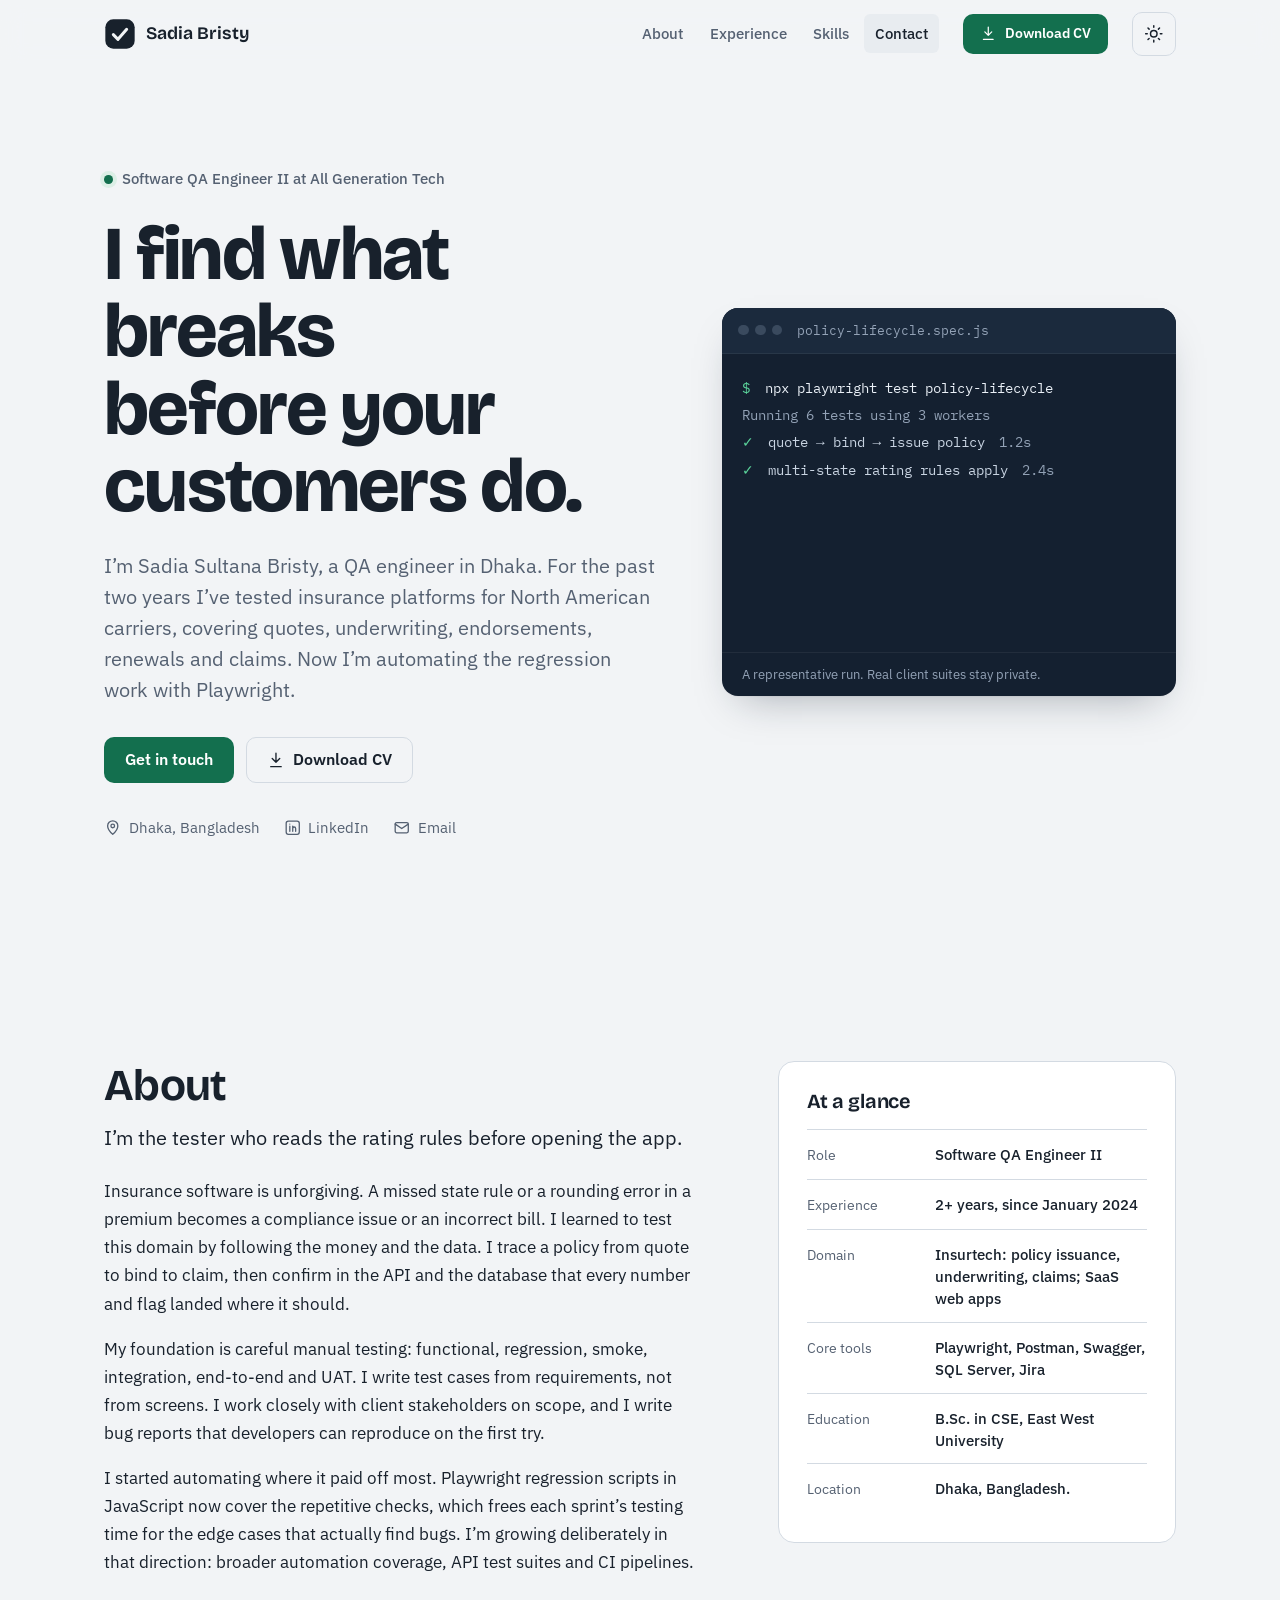
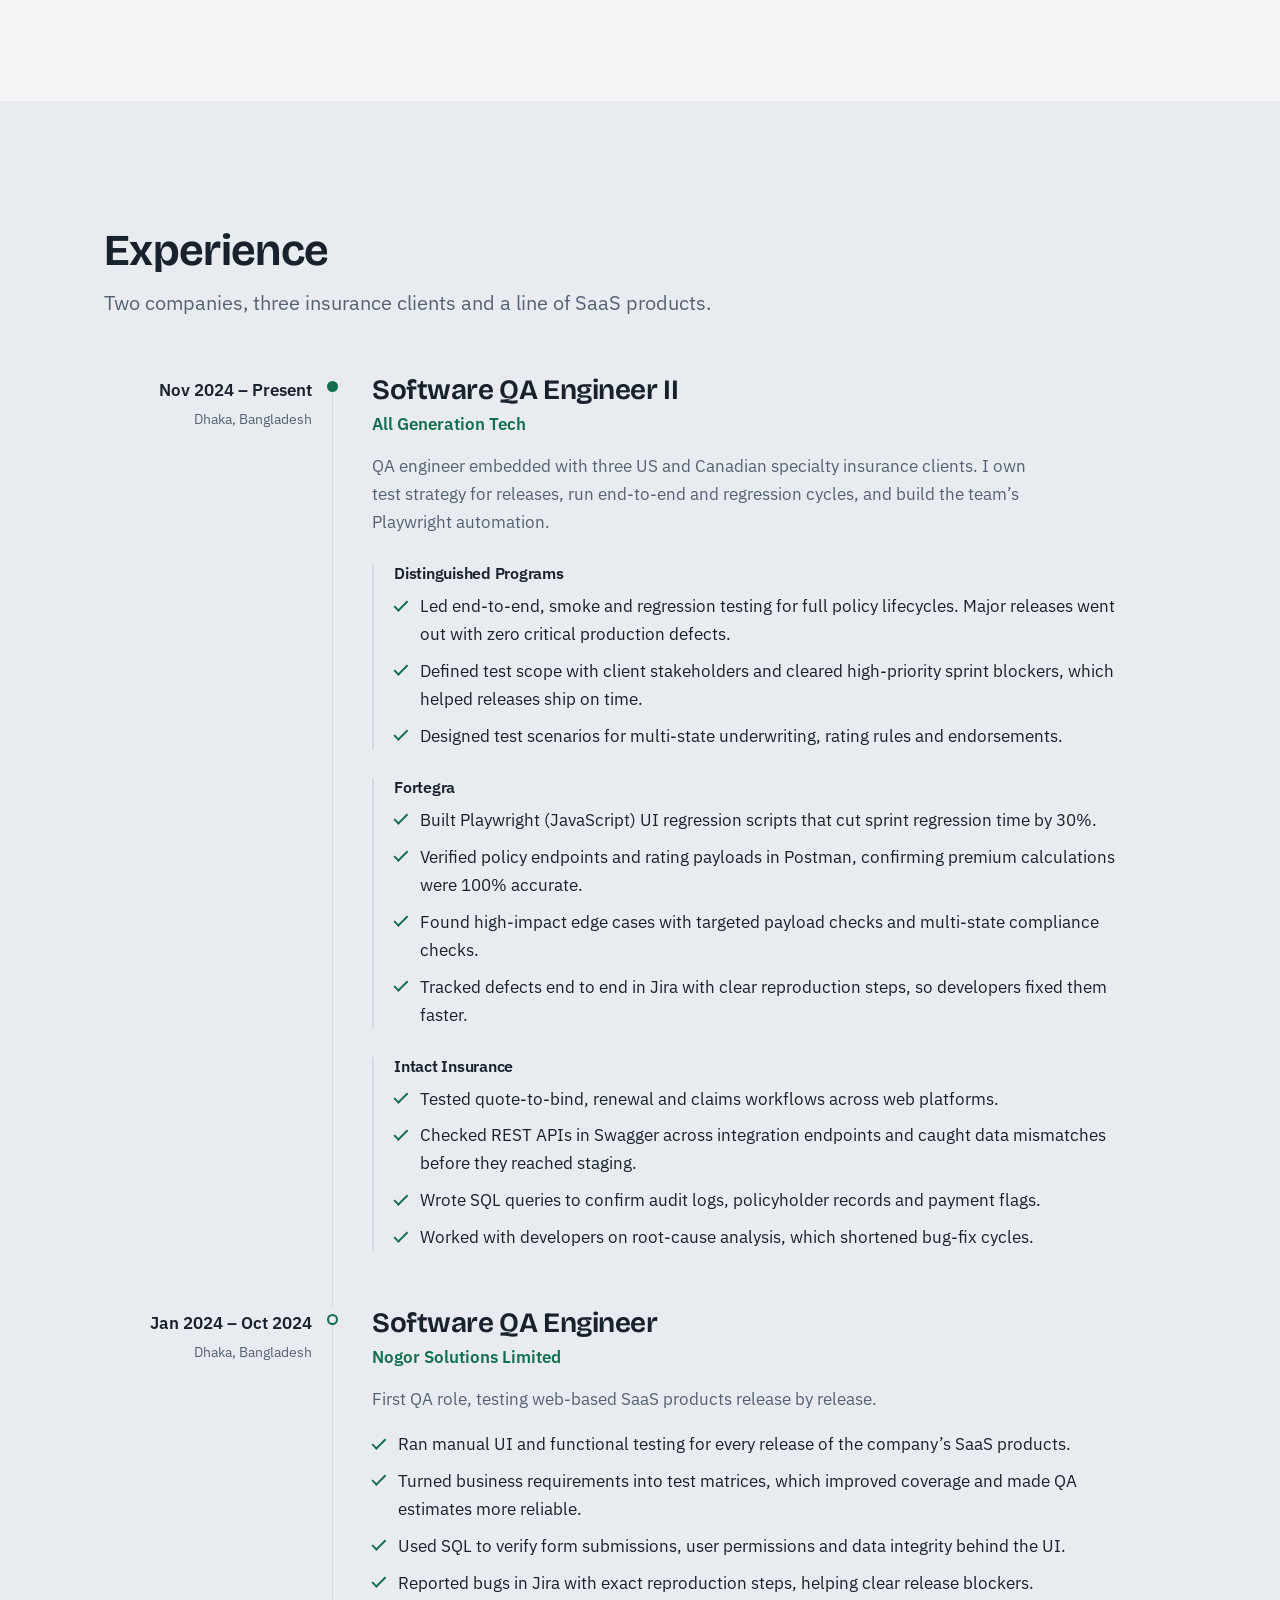
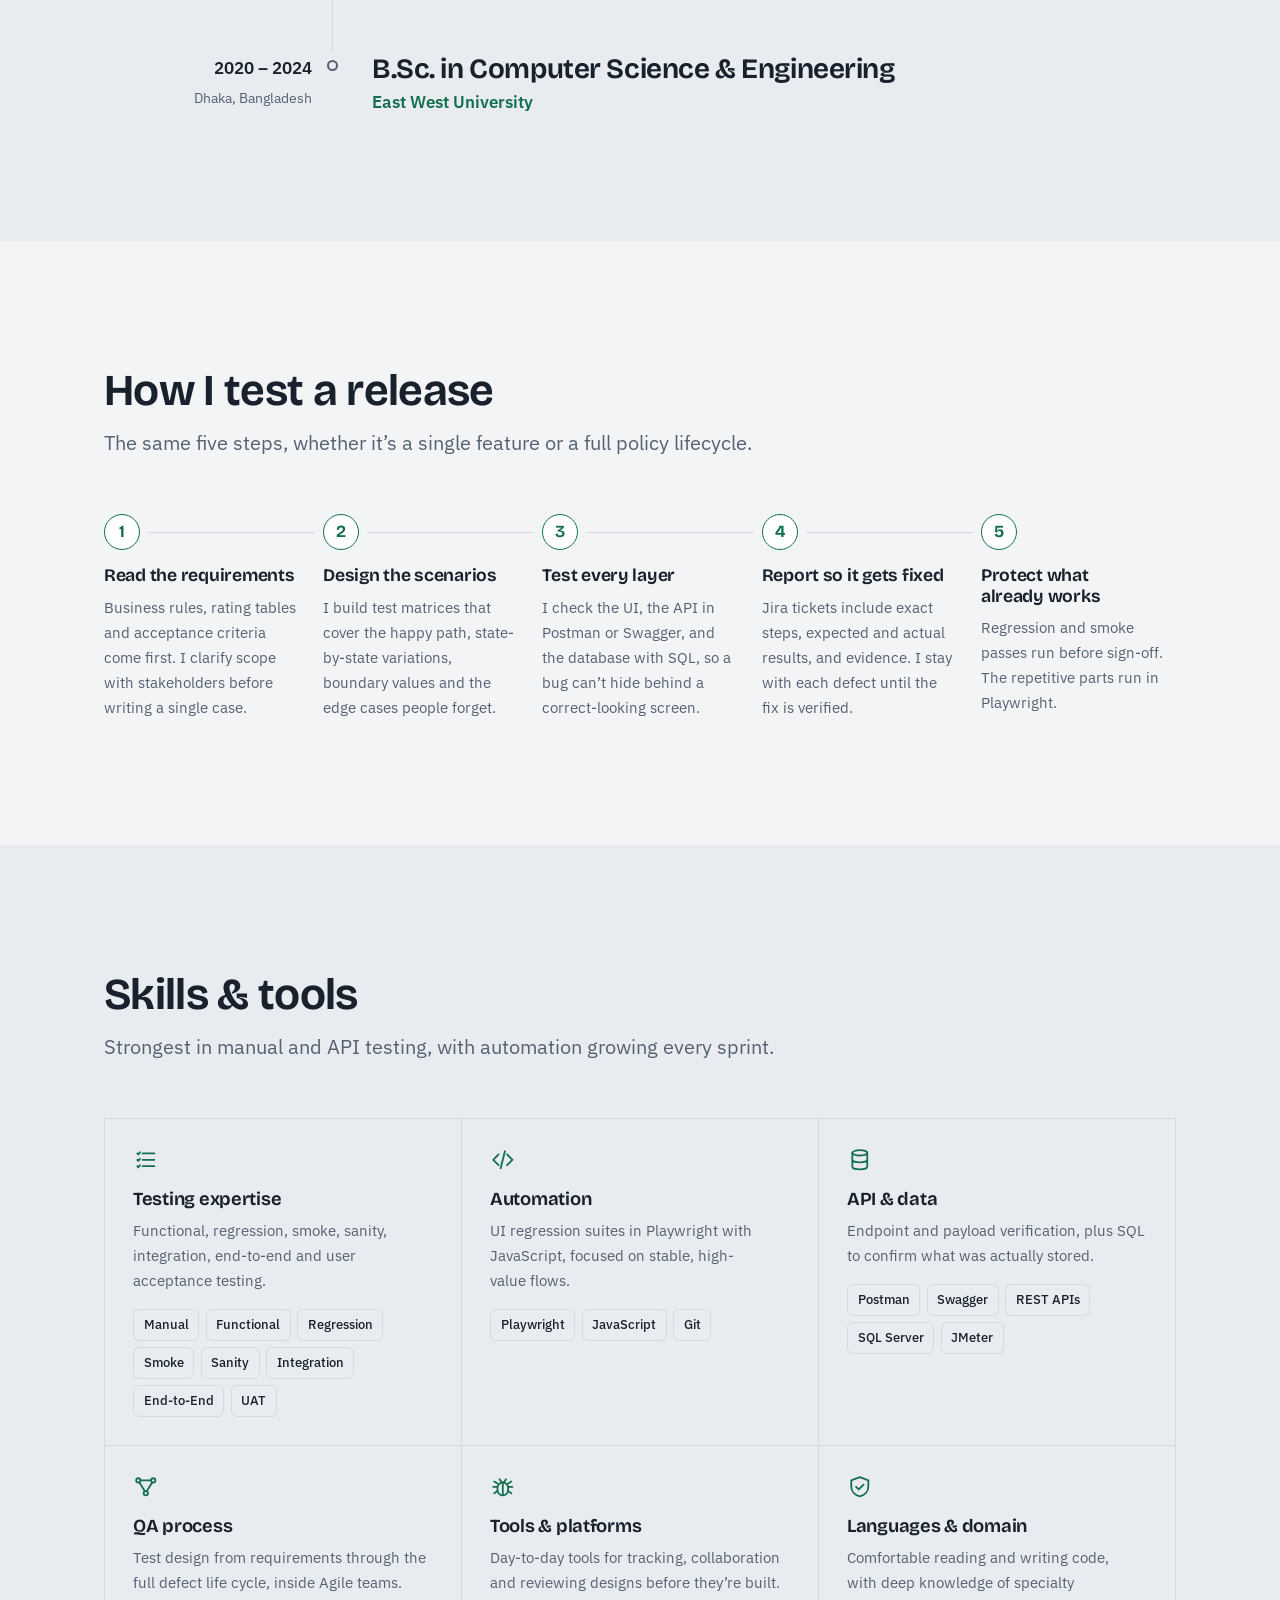
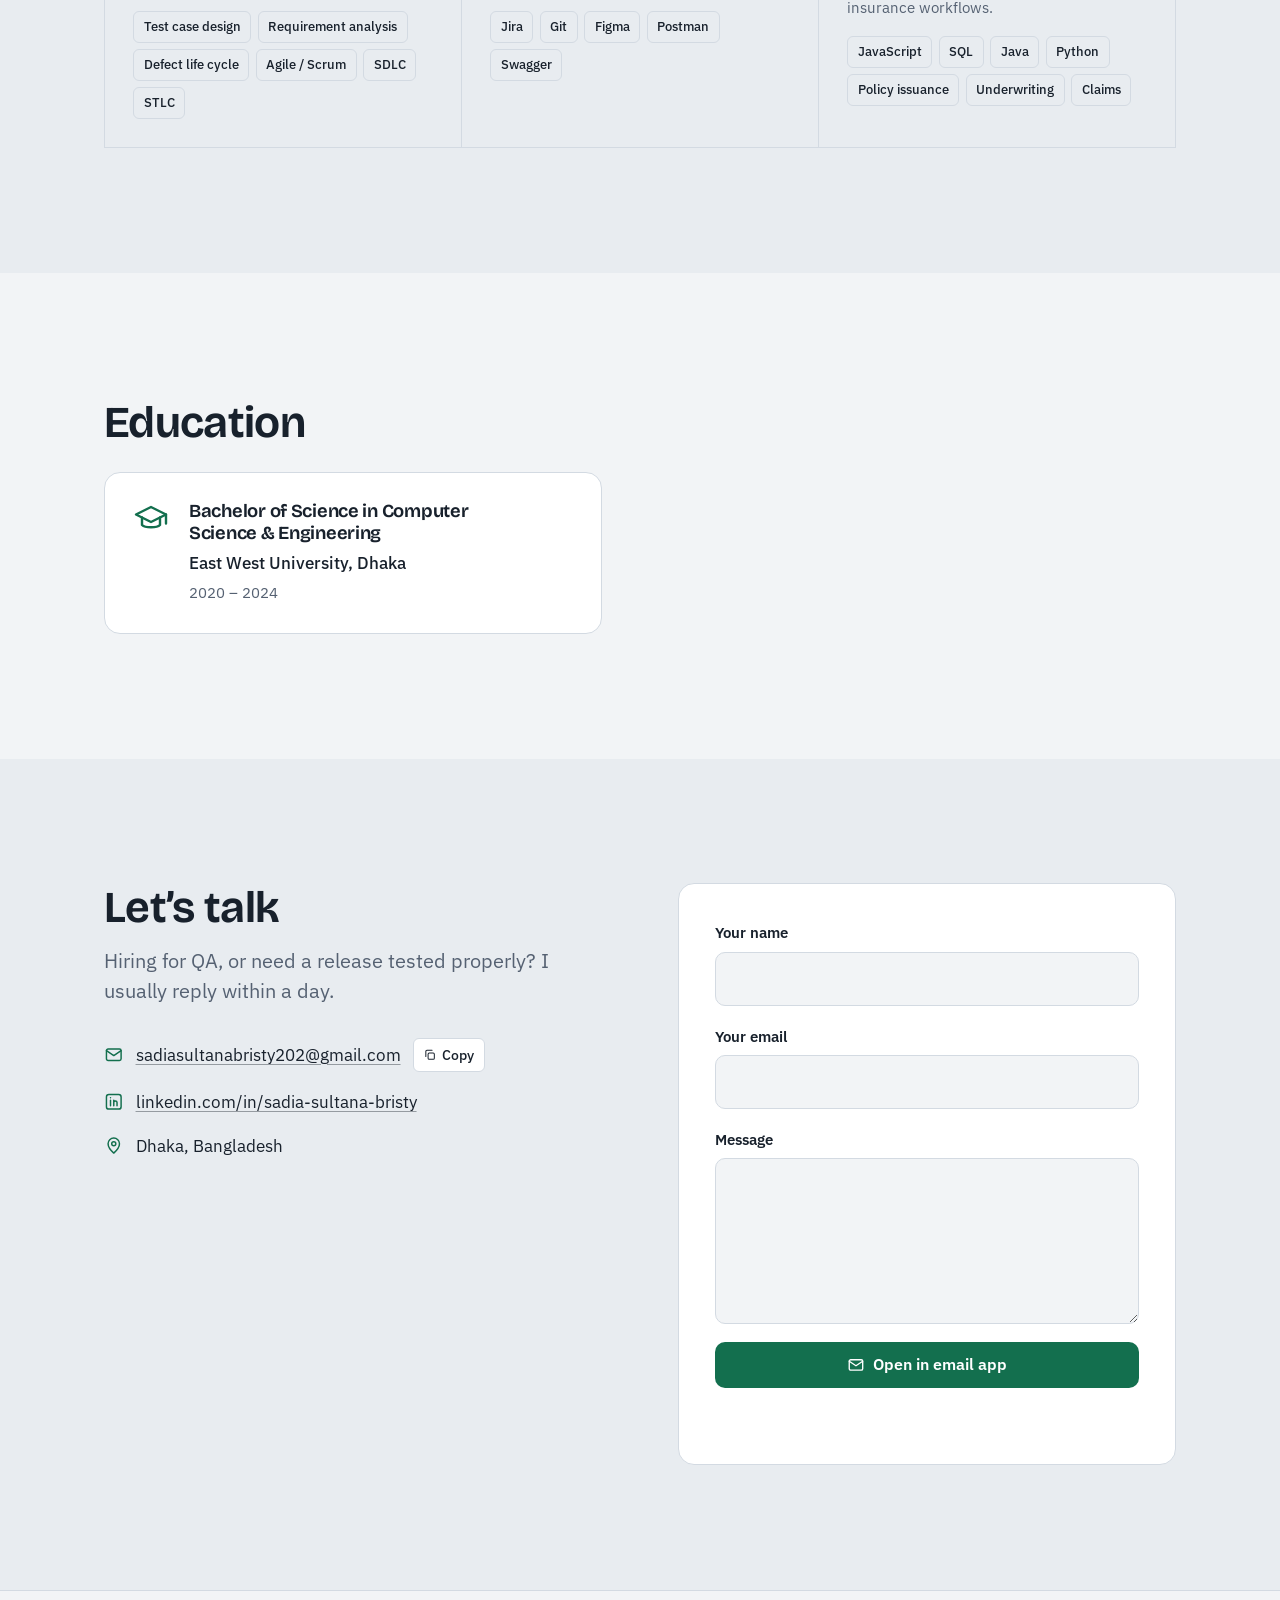
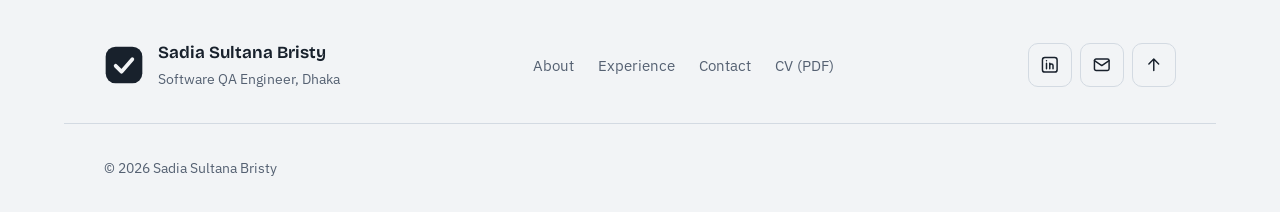
==== index.html @ 693621dd "Remove impact stats section" ====
<!DOCTYPE html>
<html lang="en">
<head>
  <meta charset="utf-8">
  <meta name="viewport" content="width=device-width, initial-scale=1">

  <!-- ============================================================
       SITE METADATA
       Live URL: https://sadia-sultana-bristy.github.io/
       If the site moves (e.g. a custom domain), replace this URL everywhere
       in this <head> and in sitemap.xml / robots.txt.
       ============================================================ -->
  <title>Sadia Sultana Bristy · Software QA Engineer</title>
  <meta name="description" content="Software QA Engineer in Dhaka with 2+ years testing insurance and SaaS web applications: end-to-end, regression and API testing, SQL data validation and Playwright automation.">
  <meta name="author" content="Sadia Sultana Bristy">
  <meta name="keywords" content="Software QA Engineer, SQA Engineer, Manual Testing, Regression Testing, Playwright, API Testing, Postman, SQL, Insurtech, Dhaka, Bangladesh">
  <link rel="canonical" href="https://sadia-sultana-bristy.github.io/">
  <meta name="robots" content="index, follow">

  <meta name="theme-color" content="#F2F4F6" media="(prefers-color-scheme: light)">
  <meta name="theme-color" content="#10161D" media="(prefers-color-scheme: dark)">
  <meta name="color-scheme" content="light dark">

  <!-- Open Graph / social preview -->
  <meta property="og:type" content="profile">
  <meta property="og:site_name" content="Sadia Sultana Bristy">
  <meta property="og:title" content="Sadia Sultana Bristy · Software QA Engineer">
  <meta property="og:description" content="I test insurance platforms end to end, from quote to claim, and automate the regression work with Playwright.">
  <meta property="og:url" content="https://sadia-sultana-bristy.github.io/">
  <meta property="og:image" content="https://sadia-sultana-bristy.github.io/assets/img/og-image.png">
  <meta property="og:image:width" content="1200">
  <meta property="og:image:height" content="630">
  <meta property="og:image:alt" content="Sadia Sultana Bristy, Software QA Engineer">
  <meta property="profile:first_name" content="Sadia Sultana">
  <meta property="profile:last_name" content="Bristy">
  <meta name="twitter:card" content="summary_large_image">
  <meta name="twitter:title" content="Sadia Sultana Bristy · Software QA Engineer">
  <meta name="twitter:description" content="I test insurance platforms end to end, from quote to claim, and automate the regression work with Playwright.">
  <meta name="twitter:image" content="https://sadia-sultana-bristy.github.io/assets/img/og-image.png">

  <!-- Icons -->
  <link rel="icon" href="assets/img/favicon.svg" type="image/svg+xml">
  <link rel="icon" href="assets/img/favicon-32.png" sizes="32x32" type="image/png">
  <link rel="apple-touch-icon" href="assets/img/apple-touch-icon.png">
  <link rel="manifest" href="site.webmanifest">

  <!-- Fonts: Bricolage Grotesque (headings), IBM Plex Sans (body), IBM Plex Mono (test output), self-hosted -->
  <link rel="preload" href="assets/fonts/bricolage-grotesque-var.woff2" as="font" type="font/woff2" crossorigin>
  <link rel="preload" href="assets/fonts/ibm-plex-sans-400.woff2" as="font" type="font/woff2" crossorigin>
  <link rel="stylesheet" href="assets/css/fonts.css">

  <link rel="stylesheet" href="assets/css/styles.css">

  <!-- Apply saved / system theme before paint to avoid a flash -->
  <script>
    (function () {
      var t = null;
      try { t = localStorage.getItem('theme'); } catch (e) {}
      if (t !== 'light' && t !== 'dark') {
        t = window.matchMedia && window.matchMedia('(prefers-color-scheme: dark)').matches ? 'dark' : 'light';
      }
      document.documentElement.setAttribute('data-theme', t);
      document.documentElement.classList.add('js');
    })();
  </script>

  <!-- Structured data (schema.org Person) -->
  <script type="application/ld+json">
  {
    "@context": "https://schema.org",
    "@type": "Person",
    "name": "Sadia Sultana Bristy",
    "jobTitle": "Software QA Engineer",
    "url": "https://sadia-sultana-bristy.github.io/",
    "image": "https://sadia-sultana-bristy.github.io/assets/img/og-image.png",
    "email": "mailto:sadiasultanabristy202@gmail.com",
    "address": { "@type": "PostalAddress", "addressLocality": "Dhaka", "addressCountry": "BD" },
    "worksFor": { "@type": "Organization", "name": "All Generation Tech" },
    "alumniOf": { "@type": "CollegeOrUniversity", "name": "East West University" },
    "sameAs": ["https://www.linkedin.com/in/sadia-sultana-bristy"],
    "knowsAbout": ["Software Quality Assurance", "Manual Testing", "Regression Testing", "End-to-End Testing", "API Testing", "Playwright", "Postman", "SQL", "Jira", "Insurance Software"]
  }
  </script>
</head>

<body>
  <!-- Icon sprite (Lucide-style strokes). Use with <svg><use href="#i-name"/></svg> -->
  <svg width="0" height="0" style="position:absolute" aria-hidden="true" focusable="false">
    <symbol id="i-sun" viewBox="0 0 24 24"><circle cx="12" cy="12" r="4"/><path d="M12 2v2M12 20v2M4.9 4.9l1.4 1.4M17.7 17.7l1.4 1.4M2 12h2M20 12h2M4.9 19.1l1.4-1.4M17.7 6.3l1.4-1.4"/></symbol>
    <symbol id="i-moon" viewBox="0 0 24 24"><path d="M20.5 14.5A8.5 8.5 0 0 1 9.5 3.5a8.5 8.5 0 1 0 11 11z"/></symbol>
    <symbol id="i-menu" viewBox="0 0 24 24"><path d="M4 7h16M4 12h16M4 17h16"/></symbol>
    <symbol id="i-close" viewBox="0 0 24 24"><path d="M6 6l12 12M18 6L6 18"/></symbol>
    <symbol id="i-download" viewBox="0 0 24 24"><path d="M12 3v12M7 10l5 5 5-5M5 21h14"/></symbol>
    <symbol id="i-mail" viewBox="0 0 24 24"><rect x="3" y="5" width="18" height="14" rx="2"/><path d="M3 7l9 6 9-6"/></symbol>
    <symbol id="i-linkedin" viewBox="0 0 24 24"><rect x="3" y="3" width="18" height="18" rx="3"/><path d="M8 10v7M8 7v.01M12 17v-4a2 2 0 0 1 4 0v4M12 10v7"/></symbol>
    <symbol id="i-pin" viewBox="0 0 24 24"><path d="M12 21s-7-6.2-7-11.5a7 7 0 0 1 14 0C19 14.8 12 21 12 21z"/><circle cx="12" cy="9.5" r="2.5"/></symbol>
    <symbol id="i-check" viewBox="0 0 24 24"><path d="M5 12.5l4.5 4.5L19 7.5"/></symbol>
    <symbol id="i-copy" viewBox="0 0 24 24"><rect x="9" y="9" width="11" height="11" rx="2"/><path d="M5 15V6a2 2 0 0 1 2-2h9"/></symbol>
    <symbol id="i-up" viewBox="0 0 24 24"><path d="M12 19V5M6 11l6-6 6 6"/></symbol>
    <symbol id="i-bug" viewBox="0 0 24 24"><rect x="7" y="8" width="10" height="12" rx="5"/><path d="M12 8v12M9 5l1.5 2M15 5l-1.5 2M3 12h4M17 12h4M4 18l3-2M20 18l-3-2M4 7l3 2M20 7l-3 2"/></symbol>
    <symbol id="i-flow" viewBox="0 0 24 24"><circle cx="5" cy="6" r="2"/><circle cx="19" cy="6" r="2"/><circle cx="12" cy="18" r="2"/><path d="M7 6h10M6 8l5 8M18 8l-5 8"/></symbol>
    <symbol id="i-code" viewBox="0 0 24 24"><path d="M8 7l-5 5 5 5M16 7l5 5-5 5M14 4l-4 16"/></symbol>
    <symbol id="i-db" viewBox="0 0 24 24"><ellipse cx="12" cy="5.5" rx="7" ry="2.5"/><path d="M5 5.5v13c0 1.4 3.1 2.5 7 2.5s7-1.1 7-2.5v-13M5 12c0 1.4 3.1 2.5 7 2.5s7-1.1 7-2.5"/></symbol>
    <symbol id="i-shield" viewBox="0 0 24 24"><path d="M12 3l8 3v6c0 4.5-3.4 8-8 9-4.6-1-8-4.5-8-9V6z"/><path d="M8.5 12l2.5 2.5 4.5-4.5"/></symbol>
    <symbol id="i-list" viewBox="0 0 24 24"><path d="M9 6h11M9 12h11M9 18h11M4 6l1 1 1.5-2M4 12l1 1 1.5-2M4 18l1 1 1.5-2"/></symbol>
    <symbol id="i-cap" viewBox="0 0 24 24"><path d="M2 9l10-5 10 5-10 5z"/><path d="M6 11v5c2 2 10 2 12 0v-5M22 9v6"/></symbol>
  </svg>

  <a class="skip-link" href="#main">Skip to content</a>

  <!-- Loading screen: removed by main.js as soon as the page is ready -->
  <div class="loader" aria-hidden="true">
    <div class="loader__mark">
      <svg viewBox="0 0 48 48"><rect x="2" y="2" width="44" height="44" rx="12"/><path d="M14 25l7 7 13-15"/></svg>
    </div>
    <div class="loader__bar"><span></span></div>
  </div>

  <!-- ============================== HEADER ============================== -->
  <header class="site-header" id="top">
    <div class="container header__inner">
      <a class="brand" href="#top" aria-label="Sadia Sultana Bristy, back to top">
        <svg class="brand__mark" viewBox="0 0 48 48" aria-hidden="true"><rect x="2" y="2" width="44" height="44" rx="12"/><path d="M14 25l7 7 13-15"/></svg>
        <span class="brand__name">Sadia Bristy</span>
      </a>

      <nav class="nav" id="site-nav" aria-label="Main">
        <ul class="nav__list">
          <li><a href="#about">About</a></li>
          <li><a href="#experience">Experience</a></li>
          <li><a href="#skills">Skills</a></li>
          <li><a href="#contact">Contact</a></li>
        </ul>
        <a class="btn btn--primary nav__cta" href="assets/resume/Sadia-Sultana-Bristy-CV.pdf" target="_blank" rel="noopener">
          <svg class="icon" aria-hidden="true"><use href="#i-download"/></svg> Download CV
        </a>
      </nav>

      <div class="header__actions">
        <button class="icon-btn theme-toggle" type="button" aria-label="Switch to dark theme" data-theme-toggle>
          <svg class="icon icon--sun" aria-hidden="true"><use href="#i-sun"/></svg>
          <svg class="icon icon--moon" aria-hidden="true"><use href="#i-moon"/></svg>
        </button>
        <button class="icon-btn nav-toggle" type="button" aria-controls="site-nav" aria-expanded="false" aria-label="Open menu" data-nav-toggle>
          <svg class="icon icon--open" aria-hidden="true"><use href="#i-menu"/></svg>
          <svg class="icon icon--close" aria-hidden="true"><use href="#i-close"/></svg>
        </button>
      </div>
    </div>
  </header>

  <main id="main">

    <!-- ============================== HERO ============================== -->
    <section class="hero" aria-labelledby="hero-title">
      <div class="container hero__grid">
        <div class="hero__copy">
          <p class="hero__status"><span class="dot" aria-hidden="true"></span> Software QA Engineer II at All Generation Tech</p>
          <h1 id="hero-title" class="hero__title">I find what breaks before your customers do.</h1>
          <p class="hero__lead">
            I’m Sadia Sultana Bristy, a QA engineer in Dhaka. For the past two years I’ve tested insurance platforms for North American carriers, covering quotes, underwriting, endorsements, renewals and claims. Now I’m automating the regression work with Playwright.
          </p>
          <div class="hero__actions">
            <a class="btn btn--primary" href="#contact">Get in touch</a>
            <a class="btn btn--ghost" href="assets/resume/Sadia-Sultana-Bristy-CV.pdf" target="_blank" rel="noopener">
              <svg class="icon" aria-hidden="true"><use href="#i-download"/></svg> Download CV
            </a>
          </div>
          <ul class="hero__meta" aria-label="Quick facts">
            <li><svg class="icon" aria-hidden="true"><use href="#i-pin"/></svg> Dhaka, Bangladesh</li>
            <li><a href="https://www.linkedin.com/in/sadia-sultana-bristy" target="_blank" rel="noopener"><svg class="icon" aria-hidden="true"><use href="#i-linkedin"/></svg> LinkedIn</a></li>
            <li><a href="mailto:sadiasultanabristy202@gmail.com"><svg class="icon" aria-hidden="true"><use href="#i-mail"/></svg> Email</a></li>
          </ul>
        </div>

        <!-- Signature element: a Playwright run of the kinds of workflows Sadia tests -->
        <figure class="runner" aria-label="Example test run: six insurance workflow checks, all passing">
          <div class="runner__bar">
            <span class="runner__dots" aria-hidden="true"><i></i><i></i><i></i></span>
            <span class="runner__title">policy-lifecycle.spec.js</span>
          </div>
          <pre class="runner__body" aria-hidden="true"><code><span class="r-line r-cmd"><span class="r-prompt">$</span> npx playwright test policy-lifecycle</span>
<span class="r-line r-dim">Running 6 tests using 3 workers</span>
<span class="r-line r-pass"><b>✓</b> quote → bind → issue policy <em>1.2s</em></span>
<span class="r-line r-pass"><b>✓</b> multi-state rating rules apply <em>2.4s</em></span>
<span class="r-line r-pass"><b>✓</b> endorsement recalculates premium <em>0.9s</em></span>
<span class="r-line r-pass"><b>✓</b> renewal keeps policyholder data <em>1.1s</em></span>
<span class="r-line r-pass"><b>✓</b> claim payment flag is set <em>1.6s</em></span>
<span class="r-line r-pass"><b>✓</b> audit log records every change <em>0.7s</em></span>
<span class="r-line r-sum"><span class="r-badge">6 passed</span> <span class="r-dim">(8.1s)</span></span></code></pre>
          <figcaption class="runner__caption">A representative run. Real client suites stay private.</figcaption>
        </figure>
      </div>
    </section>

    <!-- ============================== ABOUT ============================== -->
    <section class="section" id="about" aria-labelledby="about-title">
      <div class="container about">
        <div class="about__text">
          <h2 id="about-title" class="section__title">About</h2>
          <p class="section__lead">I’m the tester who reads the rating rules before opening the app.</p>
          <p>
            Insurance software is unforgiving. A missed state rule or a rounding error in a premium becomes a compliance issue or an incorrect bill. I learned to test this domain by following the money and the data. I trace a policy from quote to bind to claim, then confirm in the API and the database that every number and flag landed where it should.
          </p>
          <p>
            My foundation is careful manual testing: functional, regression, smoke, integration, end-to-end and UAT. I write test cases from requirements, not from screens. I work closely with client stakeholders on scope, and I write bug reports that developers can reproduce on the first try.
          </p>
          <p>
            I started automating where it paid off most. Playwright regression scripts in JavaScript now cover the repetitive checks, which frees each sprint’s testing time for the edge cases that actually find bugs. I’m growing deliberately in that direction: broader automation coverage, API test suites and CI pipelines.
          </p>
        </div>

        <aside class="about__facts" aria-label="At a glance">
          <h3 class="facts__title">At a glance</h3>
          <dl class="facts">
            <div><dt>Role</dt><dd>Software QA Engineer II</dd></div>
            <div><dt>Experience</dt><dd>2+ years, since January 2024</dd></div>
            <div><dt>Domain</dt><dd>Insurtech: policy issuance, underwriting, claims; SaaS web apps</dd></div>
            <div><dt>Core tools</dt><dd>Playwright, Postman, Swagger, SQL Server, Jira</dd></div>
            <div><dt>Education</dt><dd>B.Sc. in CSE, East West University</dd></div>
            <div><dt>Location</dt><dd>Dhaka, Bangladesh.</dd></div>
          </dl>
        </aside>
      </div>
    </section>

    <!-- ============================== EXPERIENCE ============================== -->
    <section class="section section--alt" id="experience" aria-labelledby="experience-title">
      <div class="container">
        <header class="section__head">
          <h2 id="experience-title" class="section__title">Experience</h2>
          <p class="section__lead">Two companies, three insurance clients and a line of SaaS products.</p>
        </header>

        <ol class="timeline">
          <li class="timeline__item">
            <div class="timeline__when">
              <span class="timeline__date">Nov 2024 – Present</span>
              <span class="timeline__place">Dhaka, Bangladesh</span>
            </div>
            <div class="timeline__body">
              <h3 class="timeline__role">Software QA Engineer II</h3>
              <p class="timeline__org">All Generation Tech</p>
              <p class="timeline__summary">QA engineer embedded with three US and Canadian specialty insurance clients. I own test strategy for releases, run end-to-end and regression cycles, and build the team’s Playwright automation.</p>

              <div class="clients">
                <div class="client">
                  <h4 class="client__name">Distinguished Programs</h4>
                  <ul>
                    <li>Led end-to-end, smoke and regression testing for full policy lifecycles. Major releases went out with zero critical production defects.</li>
                    <li>Defined test scope with client stakeholders and cleared high-priority sprint blockers, which helped releases ship on time.</li>
                    <li>Designed test scenarios for multi-state underwriting, rating rules and endorsements.</li>
                  </ul>
                </div>
                <div class="client">
                  <h4 class="client__name">Fortegra</h4>
                  <ul>
                    <li>Built Playwright (JavaScript) UI regression scripts that cut sprint regression time by 30%.</li>
                    <li>Verified policy endpoints and rating payloads in Postman, confirming premium calculations were 100% accurate.</li>
                    <li>Found high-impact edge cases with targeted payload checks and multi-state compliance checks.</li>
                    <li>Tracked defects end to end in Jira with clear reproduction steps, so developers fixed them faster.</li>
                  </ul>
                </div>
                <div class="client">
                  <h4 class="client__name">Intact Insurance</h4>
                  <ul>
                    <li>Tested quote-to-bind, renewal and claims workflows across web platforms.</li>
                    <li>Checked REST APIs in Swagger across integration endpoints and caught data mismatches before they reached staging.</li>
                    <li>Wrote SQL queries to confirm audit logs, policyholder records and payment flags.</li>
                    <li>Worked with developers on root-cause analysis, which shortened bug-fix cycles.</li>
                  </ul>
                </div>
              </div>
            </div>
          </li>

          <li class="timeline__item">
            <div class="timeline__when">
              <span class="timeline__date">Jan 2024 – Oct 2024</span>
              <span class="timeline__place">Dhaka, Bangladesh</span>
            </div>
            <div class="timeline__body">
              <h3 class="timeline__role">Software QA Engineer</h3>
              <p class="timeline__org">Nogor Solutions Limited</p>
              <p class="timeline__summary">First QA role, testing web-based SaaS products release by release.</p>
              <ul class="timeline__points">
                <li>Ran manual UI and functional testing for every release of the company’s SaaS products.</li>
                <li>Turned business requirements into test matrices, which improved coverage and made QA estimates more reliable.</li>
                <li>Used SQL to verify form submissions, user permissions and data integrity behind the UI.</li>
                <li>Reported bugs in Jira with exact reproduction steps, helping clear release blockers.</li>
              </ul>
            </div>
          </li>

          <li class="timeline__item timeline__item--edu">
            <div class="timeline__when">
              <span class="timeline__date">2020 – 2024</span>
              <span class="timeline__place">Dhaka, Bangladesh</span>
            </div>
            <div class="timeline__body">
              <h3 class="timeline__role">B.Sc. in Computer Science &amp; Engineering</h3>
              <p class="timeline__org">East West University</p>
            </div>
          </li>
        </ol>
      </div>
    </section>

    <!-- ============================== PROCESS ============================== -->
    <section class="section" id="process" aria-labelledby="process-title">
      <div class="container">
        <header class="section__head">
          <h2 id="process-title" class="section__title">How I test a release</h2>
          <p class="section__lead">The same five steps, whether it’s a single feature or a full policy lifecycle.</p>
        </header>
        <ol class="process">
          <li>
            <h3>Read the requirements</h3>
            <p>Business rules, rating tables and acceptance criteria come first. I clarify scope with stakeholders before writing a single case.</p>
          </li>
          <li>
            <h3>Design the scenarios</h3>
            <p>I build test matrices that cover the happy path, state-by-state variations, boundary values and the edge cases people forget.</p>
          </li>
          <li>
            <h3>Test every layer</h3>
            <p>I check the UI, the API in Postman or Swagger, and the database with SQL, so a bug can’t hide behind a correct-looking screen.</p>
          </li>
          <li>
            <h3>Report so it gets fixed</h3>
            <p>Jira tickets include exact steps, expected and actual results, and evidence. I stay with each defect until the fix is verified.</p>
          </li>
          <li>
            <h3>Protect what already works</h3>
            <p>Regression and smoke passes run before sign-off. The repetitive parts run in Playwright.</p>
          </li>
        </ol>
      </div>
    </section>

    <!-- ============================== SKILLS ============================== -->
    <section class="section section--alt" id="skills" aria-labelledby="skills-title">
      <div class="container">
        <header class="section__head">
          <h2 id="skills-title" class="section__title">Skills &amp; tools</h2>
          <p class="section__lead">Strongest in manual and API testing, with automation growing every sprint.</p>
        </header>

        <div class="skills">
          <section class="skill" aria-labelledby="sk-testing">
            <svg class="skill__icon" aria-hidden="true"><use href="#i-list"/></svg>
            <h3 id="sk-testing">Testing expertise</h3>
            <p>Functional, regression, smoke, sanity, integration, end-to-end and user acceptance testing.</p>
            <ul class="chips"><li>Manual</li><li>Functional</li><li>Regression</li><li>Smoke</li><li>Sanity</li><li>Integration</li><li>End-to-End</li><li>UAT</li></ul>
          </section>

          <section class="skill" aria-labelledby="sk-auto">
            <svg class="skill__icon" aria-hidden="true"><use href="#i-code"/></svg>
            <h3 id="sk-auto">Automation</h3>
            <p>UI regression suites in Playwright with JavaScript, focused on stable, high-value flows.</p>
            <ul class="chips"><li>Playwright</li><li>JavaScript</li><li>Git</li></ul>
          </section>

          <section class="skill" aria-labelledby="sk-api">
            <svg class="skill__icon" aria-hidden="true"><use href="#i-db"/></svg>
            <h3 id="sk-api">API &amp; data</h3>
            <p>Endpoint and payload verification, plus SQL to confirm what was actually stored.</p>
            <ul class="chips"><li>Postman</li><li>Swagger</li><li>REST APIs</li><li>SQL Server</li><li>JMeter</li></ul>
          </section>

          <section class="skill" aria-labelledby="sk-process">
            <svg class="skill__icon" aria-hidden="true"><use href="#i-flow"/></svg>
            <h3 id="sk-process">QA process</h3>
            <p>Test design from requirements through the full defect life cycle, inside Agile teams.</p>
            <ul class="chips"><li>Test case design</li><li>Requirement analysis</li><li>Defect life cycle</li><li>Agile / Scrum</li><li>SDLC</li><li>STLC</li></ul>
          </section>

          <section class="skill" aria-labelledby="sk-tools">
            <svg class="skill__icon" aria-hidden="true"><use href="#i-bug"/></svg>
            <h3 id="sk-tools">Tools &amp; platforms</h3>
            <p>Day-to-day tools for tracking, collaboration and reviewing designs before they’re built.</p>
            <ul class="chips"><li>Jira</li><li>Git</li><li>Figma</li><li>Postman</li><li>Swagger</li></ul>
          </section>

          <section class="skill" aria-labelledby="sk-lang">
            <svg class="skill__icon" aria-hidden="true"><use href="#i-shield"/></svg>
            <h3 id="sk-lang">Languages &amp; domain</h3>
            <p>Comfortable reading and writing code, with deep knowledge of specialty insurance workflows.</p>
            <ul class="chips"><li>JavaScript</li><li>SQL</li><li>Java</li><li>Python</li><li>Policy issuance</li><li>Underwriting</li><li>Claims</li></ul>
          </section>
        </div>
      </div>
    </section>

    <!-- ============================== EDUCATION & LEARNING ============================== -->
    <section class="section" id="education" aria-labelledby="education-title">
      <div class="container edu">
        <div>
          <h2 id="education-title" class="section__title">Education</h2>
          <div class="edu__card">
            <svg class="edu__icon" aria-hidden="true"><use href="#i-cap"/></svg>
            <div>
              <h3>Bachelor of Science in Computer Science &amp; Engineering</h3>
              <p class="edu__org">East West University, Dhaka</p>
              <p class="edu__when">2020 – 2024</p>
            </div>
          </div>
        </div>
      </div>
    </section>

    <!-- ============================== CONTACT ============================== -->
    <section class="section contact-section" id="contact" aria-labelledby="contact-title">
      <div class="container contact">
        <div class="contact__intro">
          <h2 id="contact-title" class="section__title">Let’s talk</h2>
          <p class="section__lead">Hiring for QA, or need a release tested properly? I usually reply within a day.</p>
          <ul class="contact__channels">
            <li>
              <svg class="icon" aria-hidden="true"><use href="#i-mail"/></svg>
              <a href="mailto:sadiasultanabristy202@gmail.com">sadiasultanabristy202@gmail.com</a>
              <button class="copy-btn" type="button" data-copy="sadiasultanabristy202@gmail.com" aria-label="Copy email address">
                <svg class="icon" aria-hidden="true"><use href="#i-copy"/></svg><span>Copy</span>
              </button>
            </li>
            <li>
              <svg class="icon" aria-hidden="true"><use href="#i-linkedin"/></svg>
              <a href="https://www.linkedin.com/in/sadia-sultana-bristy" target="_blank" rel="noopener">linkedin.com/in/sadia-sultana-bristy</a>
            </li>
            <li>
              <svg class="icon" aria-hidden="true"><use href="#i-pin"/></svg>
              <span>Dhaka, Bangladesh</span>
            </li>
          </ul>
        </div>

        <!-- The form opens the visitor's email app with the message filled in. No server needed. -->
        <form class="contact__form" id="contact-form" novalidate>
          <div class="field">
            <label for="cf-name">Your name</label>
            <input id="cf-name" name="name" type="text" autocomplete="name" required>
            <p class="field__error" id="cf-name-err" hidden>Enter your name.</p>
          </div>
          <div class="field">
            <label for="cf-email">Your email</label>
            <input id="cf-email" name="email" type="email" autocomplete="email" required>
            <p class="field__error" id="cf-email-err" hidden>Enter an email address like name@company.com.</p>
          </div>
          <div class="field">
            <label for="cf-msg">Message</label>
            <textarea id="cf-msg" name="message" rows="5" required></textarea>
            <p class="field__error" id="cf-msg-err" hidden>Write a short message.</p>
          </div>
          <button class="btn btn--primary btn--block" type="submit">
            <svg class="icon" aria-hidden="true"><use href="#i-mail"/></svg> Open in email app
          </button>
          <p class="form__status" role="status" aria-live="polite"></p>
        </form>
      </div>
    </section>
  </main>

  <!-- ============================== FOOTER ============================== -->
  <footer class="site-footer">
    <div class="container footer__inner">
      <div class="footer__brand">
        <svg class="brand__mark" viewBox="0 0 48 48" aria-hidden="true"><rect x="2" y="2" width="44" height="44" rx="12"/><path d="M14 25l7 7 13-15"/></svg>
        <div>
          <p class="footer__name">Sadia Sultana Bristy</p>
          <p class="footer__role">Software QA Engineer, Dhaka</p>
        </div>
      </div>
      <nav aria-label="Footer">
        <ul class="footer__links">
          <li><a href="#about">About</a></li>
          <li><a href="#experience">Experience</a></li>
          <li><a href="#contact">Contact</a></li>
          <li><a href="assets/resume/Sadia-Sultana-Bristy-CV.pdf" target="_blank" rel="noopener">CV (PDF)</a></li>
        </ul>
      </nav>
      <div class="footer__social">
        <a class="icon-btn" href="https://www.linkedin.com/in/sadia-sultana-bristy" target="_blank" rel="noopener" aria-label="LinkedIn profile"><svg class="icon" aria-hidden="true"><use href="#i-linkedin"/></svg></a>
        <a class="icon-btn" href="mailto:sadiasultanabristy202@gmail.com" aria-label="Send an email"><svg class="icon" aria-hidden="true"><use href="#i-mail"/></svg></a>
        <a class="icon-btn" href="#top" aria-label="Back to top"><svg class="icon" aria-hidden="true"><use href="#i-up"/></svg></a>
      </div>
    </div>
    <div class="container footer__base">
      <p>© <span data-year>2026</span> Sadia Sultana Bristy</p>
    </div>
  </footer>

  <script src="assets/js/main.js" defer></script>
</body>
</html>
---- assets/css/fonts.css ----
/* Self-hosted fonts (SIL Open Font License — see assets/fonts/OFL-*.txt).
   Latin subset only, to keep the download small. */
@font-face {
  font-family: "Bricolage Grotesque";
  src: url("../fonts/bricolage-grotesque-var.woff2") format("woff2-variations"), url("../fonts/bricolage-grotesque-var.woff2") format("woff2");
  font-weight: 200 800; font-style: normal; font-display: swap;
}
@font-face { font-family: "IBM Plex Sans"; src: url("../fonts/ibm-plex-sans-400.woff2") format("woff2"); font-weight: 400; font-style: normal; font-display: swap; }
@font-face { font-family: "IBM Plex Sans"; src: url("../fonts/ibm-plex-sans-400-italic.woff2") format("woff2"); font-weight: 400; font-style: italic; font-display: swap; }
@font-face { font-family: "IBM Plex Sans"; src: url("../fonts/ibm-plex-sans-500.woff2") format("woff2"); font-weight: 500; font-style: normal; font-display: swap; }
@font-face { font-family: "IBM Plex Sans"; src: url("../fonts/ibm-plex-sans-600.woff2") format("woff2"); font-weight: 600; font-style: normal; font-display: swap; }
@font-face { font-family: "IBM Plex Mono"; src: url("../fonts/ibm-plex-mono-400.woff2") format("woff2"); font-weight: 400; font-style: normal; font-display: swap; }
@font-face { font-family: "IBM Plex Mono"; src: url("../fonts/ibm-plex-mono-500.woff2") format("woff2"); font-weight: 500; font-style: normal; font-display: swap; }
---- assets/css/styles.css ----
/* =====================================================================
   Sadia Sultana Bristy — Portfolio
   ---------------------------------------------------------------------
   1. Design tokens (colors, type, spacing)  ← change the look here
   2. Base & utilities
   3. Layout & components
   4. Sections
   5. Motion & preferences
   ===================================================================== */

/* ---------- 1. DESIGN TOKENS ---------------------------------------- */
:root {
  /* Light theme palette */
  --paper:      #F2F4F6;   /* page background (cool grey) */
  --paper-alt:  #E8ECF0;   /* alternating section background */
  --surface:    #FFFFFF;   /* panels, inputs */
  --ink:        #18212C;   /* main text (deep slate) */
  --muted:      #556172;   /* secondary text */
  --line:       #D3DAE2;   /* borders and dividers */
  --pass:       #136F4E;   /* primary accent: "test passed" green */
  --pass-ink:   #FFFFFF;   /* text on accent */
  --pass-soft:  #DCEFE6;   /* tinted accent background */
  --flag:       #9A5A0B;   /* secondary accent: defect amber (text-safe) */
  --flag-soft:  #F7E8D2;

  /* Terminal panel (dark in both themes) */
  --term-bg:    #142030;
  --term-bar:   #1B2A3D;
  --term-text:  #C9D4E2;
  --term-dim:   #93A2B6;
  --term-pass:  #5BD49B;

  /* Type */
  --font-display: "Bricolage Grotesque", "Segoe UI", system-ui, sans-serif;
  --font-body:    "IBM Plex Sans", "Segoe UI", system-ui, sans-serif;
  --font-mono:    "IBM Plex Mono", ui-monospace, "SFMono-Regular", Menlo, monospace;

  /* Type scale (perfect fourth, fluid at the top end) */
  --fs-sm:   0.875rem;
  --fs-base: 1.0625rem;
  --fs-md:   1.25rem;
  --fs-lg:   clamp(1.4rem, 1.2rem + 0.8vw, 1.75rem);
  --fs-xl:   clamp(1.9rem, 1.5rem + 1.6vw, 2.75rem);
  --fs-hero: clamp(2.6rem, 1.6rem + 4.2vw, 4.75rem);

  /* Spacing & shape */
  --space-section: clamp(4.5rem, 3rem + 6vw, 8rem);
  --container: 72rem;
  --radius-sm: 6px;
  --radius-md: 10px;
  --radius-lg: 16px;
  --header-h: 4.25rem;

  --shadow-panel: 0 1px 0 rgba(24, 33, 44, .04), 0 18px 40px -18px rgba(20, 32, 48, .35);
  --ease: cubic-bezier(.2, .7, .2, 1);
}

[data-theme="dark"] {
  --paper:      #10161D;
  --paper-alt:  #141C25;
  --surface:    #18222D;
  --ink:        #E4E9EF;
  --muted:      #9AA6B4;
  --line:       #273340;
  --pass:       #4CC28C;
  --pass-ink:   #0D1F17;
  --pass-soft:  #15342A;
  --flag:       #E6AA55;
  --flag-soft:  #3A2A14;
  --term-bg:    #0B121A;
  --term-bar:   #121C27;
  --shadow-panel: 0 0 0 1px #223040, 0 18px 40px -18px rgba(0, 0, 0, .7);
}

/* ---------- 2. BASE ------------------------------------------------- */
*, *::before, *::after { box-sizing: border-box; }

html {
  -webkit-text-size-adjust: 100%;
  scroll-behavior: smooth;
  scroll-padding-top: calc(var(--header-h) + 1rem);
}

body {
  margin: 0;
  background: var(--paper);
  color: var(--ink);
  font-family: var(--font-body);
  font-size: var(--fs-base);
  line-height: 1.65;
  text-rendering: optimizeLegibility;
  -webkit-font-smoothing: antialiased;
  transition: background-color .3s var(--ease), color .3s var(--ease);
}

h1, h2, h3, h4 {
  font-family: var(--font-display);
  font-weight: 650;
  line-height: 1.15;
  letter-spacing: -0.015em;
  margin: 0;
  text-wrap: balance;
}
p { margin: 0 0 1em; text-wrap: pretty; }
p:last-child { margin-bottom: 0; }
ul, ol { margin: 0; padding: 0; }
a { color: inherit; text-decoration-color: color-mix(in srgb, currentColor 40%, transparent); text-underline-offset: .2em; }
a:hover { text-decoration-color: currentColor; }
img, svg { display: block; max-width: 100%; }
button, input, textarea { font: inherit; color: inherit; }

:focus-visible {
  outline: 2px solid var(--pass);
  outline-offset: 3px;
  border-radius: 4px;
}

.container {
  width: 100%;
  max-width: var(--container);
  margin-inline: auto;
  padding-inline: clamp(1.25rem, 4vw, 2.5rem);
}

.visually-hidden {
  position: absolute !important;
  width: 1px; height: 1px;
  overflow: hidden; clip: rect(0 0 0 0);
  white-space: nowrap; border: 0; padding: 0; margin: -1px;
}

.skip-link {
  position: absolute; left: 1rem; top: -4rem; z-index: 100;
  background: var(--ink); color: var(--paper);
  padding: .6rem 1rem; border-radius: var(--radius-sm);
  text-decoration: none; font-weight: 600;
}
.skip-link:focus { top: 1rem; }

.icon {
  width: 1.15em; height: 1.15em;
  fill: none; stroke: currentColor; stroke-width: 1.8;
  stroke-linecap: round; stroke-linejoin: round;
  flex-shrink: 0;
}

/* ---------- 3. COMPONENTS ------------------------------------------- */

/* Buttons */
.btn {
  display: inline-flex; align-items: center; justify-content: center; gap: .5rem;
  min-height: 2.875rem;
  padding: .7rem 1.25rem;
  border-radius: var(--radius-md);
  border: 1.5px solid transparent;
  font-weight: 600; font-size: .975rem; line-height: 1;
  text-decoration: none; cursor: pointer;
  transition: background-color .2s var(--ease), border-color .2s var(--ease), transform .2s var(--ease), color .2s;
}
.btn:active { transform: translateY(1px); }
.btn--primary { background: var(--pass); color: var(--pass-ink); }
.btn--primary:hover { background: color-mix(in srgb, var(--pass) 86%, var(--ink)); }
.btn--ghost { border-color: var(--line); color: var(--ink); background: transparent; }
.btn--ghost:hover { border-color: var(--ink); }
.btn--block { width: 100%; }

.icon-btn {
  display: inline-grid; place-items: center;
  width: 2.75rem; height: 2.75rem;
  border-radius: var(--radius-md);
  border: 1px solid var(--line);
  background: transparent; color: var(--ink);
  cursor: pointer; text-decoration: none;
  transition: border-color .2s, background-color .2s;
}
.icon-btn:hover { border-color: var(--ink); }

.tag {
  display: inline-block;
  font-size: .8rem; font-weight: 600;
  padding: .15rem .55rem; border-radius: var(--radius-sm);
  margin-right: .4rem; vertical-align: .1em;
}
.tag--warn { background: var(--flag-soft); color: var(--flag); }

/* Loader */
.loader {
  position: fixed; inset: 0; z-index: 200;
  display: none; place-content: center; justify-items: center; gap: 1.25rem;
  background: var(--paper);
  transition: opacity .45s var(--ease), visibility .45s;
}
.js .loader { display: grid; }
.loader.is-done { opacity: 0; visibility: hidden; }
.loader__mark svg { width: 3.25rem; height: 3.25rem; }
.loader__mark rect { fill: var(--ink); }
.loader__mark path {
  fill: none; stroke: var(--paper); stroke-width: 4.5; stroke-linecap: round; stroke-linejoin: round;
  stroke-dasharray: 40; stroke-dashoffset: 40;
  animation: draw .7s .1s var(--ease) forwards;
}
.loader__bar { width: 7rem; height: 3px; border-radius: 3px; background: var(--line); overflow: hidden; }
.loader__bar span { display: block; height: 100%; width: 40%; background: var(--pass); border-radius: 3px; animation: load 1s var(--ease) infinite; }
@keyframes draw { to { stroke-dashoffset: 0; } }
@keyframes load { from { transform: translateX(-100%); } to { transform: translateX(260%); } }

/* Header */
.site-header {
  position: sticky; top: 0; z-index: 50;
  height: var(--header-h);
  background: color-mix(in srgb, var(--paper) 78%, transparent);
  backdrop-filter: saturate(1.4) blur(14px);
  -webkit-backdrop-filter: saturate(1.4) blur(14px);
  border-bottom: 1px solid transparent;
  transition: border-color .3s, background-color .3s;
}
.site-header.is-scrolled { border-bottom-color: var(--line); }
.header__inner { height: 100%; display: flex; align-items: center; gap: 1.5rem; }

.brand { display: inline-flex; align-items: center; gap: .65rem; text-decoration: none; font-family: var(--font-display); font-weight: 650; font-size: 1.1rem; }
.brand__mark { width: 2rem; height: 2rem; }
.brand__mark rect { fill: var(--ink); }
.brand__mark path { fill: none; stroke: var(--paper); stroke-width: 4.5; stroke-linecap: round; stroke-linejoin: round; }

.nav { margin-left: auto; display: flex; align-items: center; gap: 1.5rem; }
.nav__list { list-style: none; display: flex; gap: .25rem; }
.nav__list a {
  display: block; padding: .45rem .7rem; border-radius: var(--radius-sm);
  text-decoration: none; font-size: .95rem; font-weight: 500; color: var(--muted);
  transition: color .2s, background-color .2s;
}
.nav__list a:hover { color: var(--ink); }
.nav__list a[aria-current="true"] { color: var(--ink); background: var(--paper-alt); }
.nav__cta { min-height: 2.5rem; padding: .55rem 1rem; font-size: .9rem; }

.header__actions { display: flex; gap: .5rem; }
.theme-toggle .icon--moon { display: none; }
[data-theme="dark"] .theme-toggle .icon--sun { display: none; }
[data-theme="dark"] .theme-toggle .icon--moon { display: block; }
.nav-toggle { display: none; }
.nav-toggle .icon--close { display: none; }
.nav-toggle[aria-expanded="true"] .icon--open { display: none; }
.nav-toggle[aria-expanded="true"] .icon--close { display: block; }

/* ---------- 4. SECTIONS --------------------------------------------- */

.section { padding-block: var(--space-section); }
.section--alt { background: var(--paper-alt); }
.section__head { max-width: 42rem; margin-bottom: clamp(2.5rem, 5vw, 3.5rem); }
.section__title { font-size: var(--fs-xl); margin-bottom: .75rem; }
.section__title--sm { font-size: var(--fs-lg); }
.section__lead { font-size: var(--fs-md); color: var(--muted); line-height: 1.5; }

/* Hero */
.hero { padding-block: clamp(3rem, 2rem + 5vw, 6.5rem) clamp(3.5rem, 2rem + 5vw, 6rem); }
.hero__grid {
  display: grid;
  grid-template-columns: minmax(0, 1.1fr) minmax(0, .9fr);
  gap: clamp(2.5rem, 5vw, 4.5rem);
  align-items: center;
}
.hero__status {
  display: inline-flex; align-items: center; gap: .55rem;
  font-size: .925rem; font-weight: 500; color: var(--muted);
  margin-bottom: 1.5rem;
}
.dot { width: .55rem; height: .55rem; border-radius: 50%; background: var(--pass); box-shadow: 0 0 0 4px var(--pass-soft); }
.hero__title {
  font-size: var(--fs-hero);
  font-weight: 750;
  line-height: 1.02;
  letter-spacing: -0.022em;
  font-variation-settings: "opsz" 72;
  margin-bottom: 1.5rem;
  max-width: 13ch;
}
.hero__lead { font-size: var(--fs-md); line-height: 1.55; color: var(--muted); max-width: 36rem; margin-bottom: 2rem; }
.hero__actions { display: flex; flex-wrap: wrap; gap: .75rem; margin-bottom: 2rem; }
.hero__meta { list-style: none; display: flex; flex-wrap: wrap; gap: .5rem 1.5rem; font-size: .95rem; color: var(--muted); }
.hero__meta li, .hero__meta a { display: inline-flex; align-items: center; gap: .45rem; }
.hero__meta a { text-decoration: none; }
.hero__meta a:hover { color: var(--ink); }

/* Signature: the test runner */
.runner {
  margin: 0;
  background: var(--term-bg);
  color: var(--term-text);
  border-radius: var(--radius-lg);
  box-shadow: var(--shadow-panel);
  overflow: hidden;
}
.runner__bar {
  display: flex; align-items: center; gap: .9rem;
  padding: .75rem 1rem;
  background: var(--term-bar);
  border-bottom: 1px solid rgba(255,255,255,.06);
}
.runner__dots { display: inline-flex; gap: .4rem; }
.runner__dots i { width: .65rem; height: .65rem; border-radius: 50%; background: #3A4A5E; }
.runner__title { font-family: var(--font-mono); font-size: .8rem; color: var(--term-dim); }
.runner__body {
  margin: 0;
  padding: 1.25rem 1.25rem 1.4rem;
  font-family: var(--font-mono);
  font-size: clamp(.78rem, .72rem + .25vw, .9rem);
  line-height: 1.9;
  white-space: normal;
  overflow-x: auto;
}
.runner__body code { font: inherit; }
.r-line { display: block; white-space: pre-wrap; }
.r-prompt { color: var(--term-pass); margin-right: .4rem; }
.r-cmd { color: #EAF0F7; }
.r-dim { color: var(--term-dim); }
.r-pass b { color: var(--term-pass); font-weight: 500; margin-right: .35rem; }
.r-pass em { font-style: normal; color: var(--term-dim); margin-left: .35rem; }
.r-sum { margin-top: .6rem; }
.r-badge { display: inline-block; background: var(--term-pass); color: #0B1F15; font-weight: 500; padding: 0 .55rem; border-radius: 4px; }
.runner__caption {
  font-size: .8rem; color: var(--term-dim);
  padding: .7rem 1.25rem; border-top: 1px solid rgba(255,255,255,.06);
}

/* Lines are hidden only when JS will animate them */
.runner.is-animating .r-line { opacity: 0; transform: translateY(4px); }
.runner .r-line.is-shown { opacity: 1; transform: none; transition: opacity .25s var(--ease), transform .25s var(--ease); }
.runner .r-line.is-typing::after {
  content: ""; display: inline-block; width: .55em; height: 1.05em;
  background: var(--term-text); vertical-align: -.15em; margin-left: .15em;
  animation: blink 1s steps(1) infinite;
}
@keyframes blink { 50% { opacity: 0; } }

/* Impact strip */
.impact { border-block: 1px solid var(--line); }
.impact__list { margin: 0; display: grid; grid-template-columns: repeat(4, 1fr); }
.impact__item {
  padding: 1.75rem clamp(1rem, 2vw, 1.75rem);
  border-left: 1px solid var(--line);
  display: flex; flex-direction: column; gap: .35rem;
}
.impact__item:first-child { border-left: 0; padding-left: 0; }
.impact__item dt {
  font-family: var(--font-display); font-weight: 750; font-size: clamp(2rem, 1.6rem + 1.5vw, 2.75rem);
  line-height: 1; letter-spacing: -0.03em; color: var(--pass);
  font-variant-numeric: tabular-nums;
}
.impact__item dd { margin: 0; font-size: .95rem; color: var(--muted); line-height: 1.45; max-width: 22ch; }

/* About */
.about { display: grid; grid-template-columns: minmax(0, 1.35fr) minmax(0, .9fr); gap: clamp(2.5rem, 6vw, 5rem); align-items: start; }
.about__text { max-width: 40rem; }
.about__text .section__lead { margin-bottom: 1.5rem; color: var(--ink); }
.about__facts {
  background: var(--surface);
  border: 1px solid var(--line);
  border-radius: var(--radius-lg);
  padding: 1.75rem;
  position: sticky; top: calc(var(--header-h) + 1.5rem);
}
.facts__title { font-size: var(--fs-md); margin-bottom: 1rem; }
.facts { margin: 0; }
.facts div { display: grid; grid-template-columns: 7rem 1fr; gap: 1rem; padding-block: .8rem; border-top: 1px solid var(--line); }
.facts dt { font-size: .9rem; color: var(--muted); }
.facts dd { margin: 0; font-size: .95rem; font-weight: 500; line-height: 1.45; }

/* Timeline */
.timeline { list-style: none; position: relative; }
.timeline__item {
  display: grid; grid-template-columns: 13rem minmax(0, 1fr); gap: 2.5rem;
  position: relative; padding-bottom: 3.5rem;
}
.timeline__item:last-child { padding-bottom: 0; }
.timeline__item::before {
  content: ""; position: absolute; left: calc(13rem + 1.25rem); top: .5rem; bottom: 0;
  width: 1px; background: var(--line);
}
.timeline__item:last-child::before { display: none; }
.timeline__body { position: relative; padding-left: 1.25rem; }
.timeline__body::before {
  content: ""; position: absolute; left: calc(-1.25rem - 5px); top: .45rem;
  width: 11px; height: 11px; border-radius: 50%;
  background: var(--paper-alt); border: 2px solid var(--pass);
}
.timeline__item:first-child .timeline__body::before { background: var(--pass); }
.timeline__item--edu .timeline__body::before { border-color: var(--muted); }
.timeline__when { display: flex; flex-direction: column; gap: .2rem; text-align: right; padding-top: .1rem; }
.timeline__date { font-weight: 600; font-variant-numeric: tabular-nums; }
.timeline__place { font-size: .9rem; color: var(--muted); }
.timeline__role { font-size: var(--fs-lg); margin-bottom: .2rem; }
.timeline__org { color: var(--pass); font-weight: 600; margin-bottom: .9rem; }
.timeline__summary { color: var(--muted); max-width: 44rem; }
.timeline__points, .client ul { list-style: none; display: grid; gap: .55rem; max-width: 46rem; }
.timeline__points { margin-top: 1rem; }
.timeline__points li, .client li { position: relative; padding-left: 1.6rem; }
.timeline__points li::before, .client li::before {
  content: ""; position: absolute; left: 0; top: .5em;
  width: .85rem; height: .45rem;
  border-left: 2px solid var(--pass); border-bottom: 2px solid var(--pass);
  transform: rotate(-45deg);
}
.clients { display: grid; gap: 1.75rem; margin-top: 1.75rem; }
.client { padding-left: 1.25rem; border-left: 2px solid var(--line); }
.client__name { font-family: var(--font-body); font-size: 1rem; font-weight: 600; margin-bottom: .6rem; }

/* Case studies */
.cases { display: grid; }
.case {
  display: grid; grid-template-columns: 15rem minmax(0, 1fr); gap: 2.5rem;
  padding-block: 2.75rem; border-top: 1px solid var(--line);
}
.case:last-child { border-bottom: 1px solid var(--line); }
.case__client { font-family: var(--font-display); font-weight: 650; font-size: var(--fs-md); margin-bottom: .35rem; }
.case__tags { font-size: .9rem; color: var(--muted); }
.case__title { font-size: var(--fs-lg); margin-bottom: 1.5rem; max-width: 32ch; }
.case__steps { margin: 0; display: grid; gap: 1.25rem; max-width: 46rem; }
.case__steps div { display: grid; grid-template-columns: 7rem 1fr; gap: 1.25rem; }
.case__steps dt { font-weight: 600; font-size: .95rem; padding-top: .05rem; }
.case__steps div:last-child dt { color: var(--pass); }
.case__steps dd { margin: 0; color: var(--muted); }
.case__steps div:last-child dd { color: var(--ink); }

/* Process (a real sequence, so numbered) */
.process {
  list-style: none; counter-reset: step;
  display: grid; grid-template-columns: repeat(5, minmax(0, 1fr)); gap: 1.5rem;
}
.process li { counter-increment: step; position: relative; padding-top: 3.25rem; }
.process li::before {
  content: counter(step);
  position: absolute; top: 0; left: 0;
  width: 2.25rem; height: 2.25rem; border-radius: 50%;
  display: grid; place-items: center;
  font-family: var(--font-display); font-weight: 650;
  background: var(--surface); border: 1.5px solid var(--pass); color: var(--pass);
}
.process li::after {
  content: ""; position: absolute; top: 1.125rem; left: 2.75rem; right: -1rem;
  height: 1px; background: var(--line);
}
.process li:last-child::after { display: none; }
.process h3 { font-size: 1.1rem; margin-bottom: .5rem; }
.process p { font-size: .95rem; color: var(--muted); }

/* Skills */
.skills { display: grid; grid-template-columns: repeat(3, minmax(0, 1fr)); gap: 0; border-top: 1px solid var(--line); border-left: 1px solid var(--line); }
.skill { padding: 1.75rem; border-right: 1px solid var(--line); border-bottom: 1px solid var(--line); }
.skill__icon { width: 1.6rem; height: 1.6rem; fill: none; stroke: var(--pass); stroke-width: 1.7; stroke-linecap: round; stroke-linejoin: round; margin-bottom: 1rem; }
.skill h3 { font-size: 1.15rem; margin-bottom: .5rem; }
.skill > p { font-size: .95rem; color: var(--muted); margin-bottom: 1rem; }
.chips { list-style: none; display: flex; flex-wrap: wrap; gap: .4rem; }
.chips li {
  font-size: .825rem; font-weight: 500;
  padding: .25rem .6rem; border-radius: var(--radius-sm);
  background: var(--paper-alt); color: var(--ink);
  border: 1px solid var(--line);
}

/* Services */
.services { display: grid; grid-template-columns: minmax(0, .85fr) minmax(0, 1.15fr); gap: clamp(2.5rem, 6vw, 5rem); align-items: start; }
.services__head { position: sticky; top: calc(var(--header-h) + 2rem); margin-bottom: 0; }
.services__head .section__lead { margin-bottom: 1.75rem; }
.services__list { list-style: none; }
.services__list li { padding-block: 1.5rem; border-top: 1px solid var(--line); }
.services__list li:last-child { border-bottom: 1px solid var(--line); }
.services__list h3 { font-size: var(--fs-md); margin-bottom: .35rem; }
.services__list p { color: var(--muted); max-width: 38rem; }

/* Education & learning */
.edu { display: grid; grid-template-columns: repeat(2, minmax(0, 1fr)); gap: clamp(2.5rem, 6vw, 5rem); }
.edu .section__title { margin-bottom: 1.5rem; }
.edu__card {
  display: flex; gap: 1.25rem; align-items: flex-start;
  padding: 1.75rem; border-radius: var(--radius-lg);
  background: var(--surface); border: 1px solid var(--line);
}
.edu__icon { width: 2.25rem; height: 2.25rem; fill: none; stroke: var(--pass); stroke-width: 1.6; stroke-linecap: round; stroke-linejoin: round; flex-shrink: 0; }
.edu__card h3 { font-size: 1.15rem; margin-bottom: .35rem; }
.edu__org { font-weight: 500; margin-bottom: .15rem; }
.edu__when { color: var(--muted); font-size: .95rem; }
.edu__note { color: var(--muted); margin-bottom: 1rem; }
.learning { list-style: none; }
.learning li { display: flex; flex-direction: column; gap: .1rem; padding-block: .9rem; border-top: 1px solid var(--line); }
.learning li:last-child { border-bottom: 1px solid var(--line); }
.learning span { color: var(--muted); font-size: .95rem; }

/* Testimonials */
.quotes { display: grid; grid-template-columns: repeat(3, minmax(0, 1fr)); gap: 1.5rem; }
.quote {
  margin: 0; padding: 1.75rem;
  border-radius: var(--radius-lg);
  background: var(--surface); border: 1px dashed var(--line);
  display: flex; flex-direction: column; justify-content: space-between; gap: 1.5rem;
}
.quote blockquote { margin: 0; font-size: 1.05rem; line-height: 1.6; }
.quote figcaption { display: flex; flex-direction: column; font-size: .9rem; }
.quote figcaption span { color: var(--muted); }

/* FAQ */
.faq { display: grid; grid-template-columns: minmax(0, .8fr) minmax(0, 1.2fr); gap: clamp(2rem, 6vw, 5rem); }
.faq__list details { border-top: 1px solid var(--line); }
.faq__list details:last-child { border-bottom: 1px solid var(--line); }
.faq__list summary {
  list-style: none; cursor: pointer;
  display: flex; justify-content: space-between; align-items: center; gap: 1rem;
  padding-block: 1.25rem;
  font-family: var(--font-display); font-weight: 650; font-size: 1.1rem;
}
.faq__list summary::-webkit-details-marker { display: none; }
.faq__list summary::after {
  content: ""; flex-shrink: 0; width: .6rem; height: .6rem;
  border-right: 2px solid var(--muted); border-bottom: 2px solid var(--muted);
  transform: rotate(45deg) translate(-2px, -2px); transition: transform .25s var(--ease);
}
.faq__list details[open] summary::after { transform: rotate(-135deg) translate(-2px, -2px); }
.faq__list details p { color: var(--muted); padding-bottom: 1.4rem; max-width: 42rem; }

/* Contact */
.contact-section { background: var(--paper-alt); }
.contact { display: grid; grid-template-columns: minmax(0, 1fr) minmax(0, 1fr); gap: clamp(2.5rem, 6vw, 5rem); align-items: start; }
.contact__channels { list-style: none; display: grid; gap: 1rem; margin-top: 2rem; }
.contact__channels li { display: flex; align-items: center; gap: .75rem; flex-wrap: wrap; overflow-wrap: anywhere; }
.contact__channels .icon { color: var(--pass); }
.copy-btn {
  display: inline-flex; align-items: center; gap: .35rem;
  font-size: .85rem; font-weight: 500;
  padding: .3rem .6rem; border-radius: var(--radius-sm);
  border: 1px solid var(--line); background: var(--surface); cursor: pointer;
}
.copy-btn:hover { border-color: var(--ink); }
.copy-btn .icon { color: inherit; width: 1em; height: 1em; }

.contact__form {
  background: var(--surface);
  border: 1px solid var(--line);
  border-radius: var(--radius-lg);
  padding: clamp(1.5rem, 3vw, 2.25rem);
  display: grid; gap: 1.1rem;
}
.field { display: grid; gap: .4rem; }
.field label { font-weight: 600; font-size: .95rem; }
.field input, .field textarea {
  width: 100%;
  padding: .75rem .9rem;
  border-radius: var(--radius-md);
  border: 1.5px solid var(--line);
  background: var(--paper);
  transition: border-color .2s;
}
.field textarea { resize: vertical; min-height: 8rem; }
.field input:focus-visible, .field textarea:focus-visible { outline: none; border-color: var(--pass); box-shadow: 0 0 0 3px var(--pass-soft); }
.field [aria-invalid="true"] { border-color: var(--flag); }
.field__error { color: var(--flag); font-size: .9rem; font-weight: 500; margin: 0; }
.form__status { font-size: .95rem; color: var(--muted); margin: 0; min-height: 1.5em; }

/* Footer */
.site-footer { border-top: 1px solid var(--line); padding-top: 3rem; }
.footer__inner { display: flex; flex-wrap: wrap; align-items: center; justify-content: space-between; gap: 2rem; }
.footer__brand { display: flex; align-items: center; gap: .85rem; }
.footer__brand .brand__mark { width: 2.5rem; height: 2.5rem; }
.footer__name { font-family: var(--font-display); font-weight: 650; margin: 0; }
.footer__role { color: var(--muted); font-size: .9rem; margin: 0; }
.footer__links { list-style: none; display: flex; flex-wrap: wrap; gap: .25rem 1.5rem; }
.footer__links a { text-decoration: none; color: var(--muted); font-size: .95rem; }
.footer__links a:hover { color: var(--ink); }
.footer__social { display: flex; gap: .5rem; }
.footer__base { padding-block: 2rem; margin-top: 2rem; border-top: 1px solid var(--line); color: var(--muted); font-size: .9rem; }

/* 404 page */
.notfound { min-height: 100vh; display: grid; place-items: center; text-align: left; padding: 2rem; }
.notfound__inner { max-width: 36rem; }
.notfound .runner { margin-bottom: 2rem; }
.notfound .runner__body { min-height: 0; }
.r-fail b { color: #FF8A7A; font-weight: 500; margin-right: .35rem; }
.r-badge--fail { background: #FF8A7A; color: #2A0B06; }
.notfound h1 { font-size: var(--fs-xl); margin-bottom: .75rem; }
.notfound p { color: var(--muted); margin-bottom: 1.75rem; }

/* ---------- RESPONSIVE ---------------------------------------------- */
@media (max-width: 1080px) {
  .process { grid-template-columns: repeat(3, minmax(0, 1fr)); row-gap: 2.5rem; }
  .process li:nth-child(3)::after { display: none; }
  .skills { grid-template-columns: repeat(2, minmax(0, 1fr)); }
}

@media (max-width: 960px) {
  .nav-toggle { display: inline-grid; }
  .nav {
    position: fixed; inset: var(--header-h) 0 auto 0;
    flex-direction: column; align-items: stretch; gap: 1rem;
    padding: 1.25rem clamp(1.25rem, 4vw, 2.5rem) 1.75rem;
    background: var(--paper);
    border-bottom: 1px solid var(--line);
    box-shadow: 0 24px 40px -24px rgba(0,0,0,.35);
    transform: translateY(-8px); opacity: 0; visibility: hidden;
    transition: opacity .25s var(--ease), transform .25s var(--ease), visibility .25s;
  }
  .nav.is-open { transform: none; opacity: 1; visibility: visible; }
  .nav__list { flex-direction: column; }
  .nav__list a { padding: .8rem .5rem; font-size: 1.05rem; border-bottom: 1px solid var(--line); border-radius: 0; }
  .nav__list a[aria-current="true"] { background: transparent; color: var(--pass); }
  .header__actions { margin-left: auto; }

  .hero__grid { grid-template-columns: 1fr; }
  .hero__title { max-width: 16ch; }
  .impact__list { grid-template-columns: repeat(2, 1fr); }
  .impact__item:nth-child(3) { border-left: 0; padding-left: 0; }
  .impact__item:nth-child(n+3) { border-top: 1px solid var(--line); }
  .about, .services, .faq, .contact, .edu { grid-template-columns: 1fr; }
  .about__facts, .services__head { position: static; }
  .quotes { grid-template-columns: 1fr; }
  .case { grid-template-columns: 1fr; gap: 1rem; }
}

@media (max-width: 720px) {
  .timeline__item { grid-template-columns: 1fr; gap: .5rem; padding-left: 1.5rem; }
  .timeline__item::before { left: 0; top: .6rem; }
  .timeline__item:last-child::before { display: none; }
  .timeline__when { text-align: left; flex-direction: row; gap: .75rem; flex-wrap: wrap; }
  .timeline__body { padding-left: 0; }
  .timeline__body::before { display: none; }
  .timeline__item::after {
    content: ""; position: absolute; left: -5px; top: .45rem;
    width: 11px; height: 11px; border-radius: 50%;
    background: var(--paper-alt); border: 2px solid var(--pass);
  }
  .timeline__item:first-child::after { background: var(--pass); }
  .process { grid-template-columns: 1fr; row-gap: 2rem; }
  .process li { padding-top: 0; padding-left: 3.25rem; }
  .process li::after { display: none; }
  .skills { grid-template-columns: 1fr; }
  .case__steps div { grid-template-columns: 1fr; gap: .25rem; }
  .facts div { grid-template-columns: 1fr; gap: .15rem; }
  .footer__inner { flex-direction: column; align-items: flex-start; }
}

@media (max-width: 480px) {
  .impact__list { grid-template-columns: 1fr; }
  .impact__item { border-left: 0 !important; padding-left: 0 !important; }
  .impact__item + .impact__item { border-top: 1px solid var(--line); }
  .hero__actions .btn { flex: 1 1 100%; }
}

/* ---------- 5. PREFERENCES ------------------------------------------ */
@media (prefers-reduced-motion: reduce) {
  html { scroll-behavior: auto; }
  *, *::before, *::after { animation-duration: .001ms !important; animation-iteration-count: 1 !important; transition-duration: .001ms !important; }
}

@media print {
  .site-header, .loader, .contact__form, .footer__social, .hero__actions, .runner { display: none !important; }
  body { background: #fff; color: #000; }
  .section { padding-block: 1.5rem; }
}
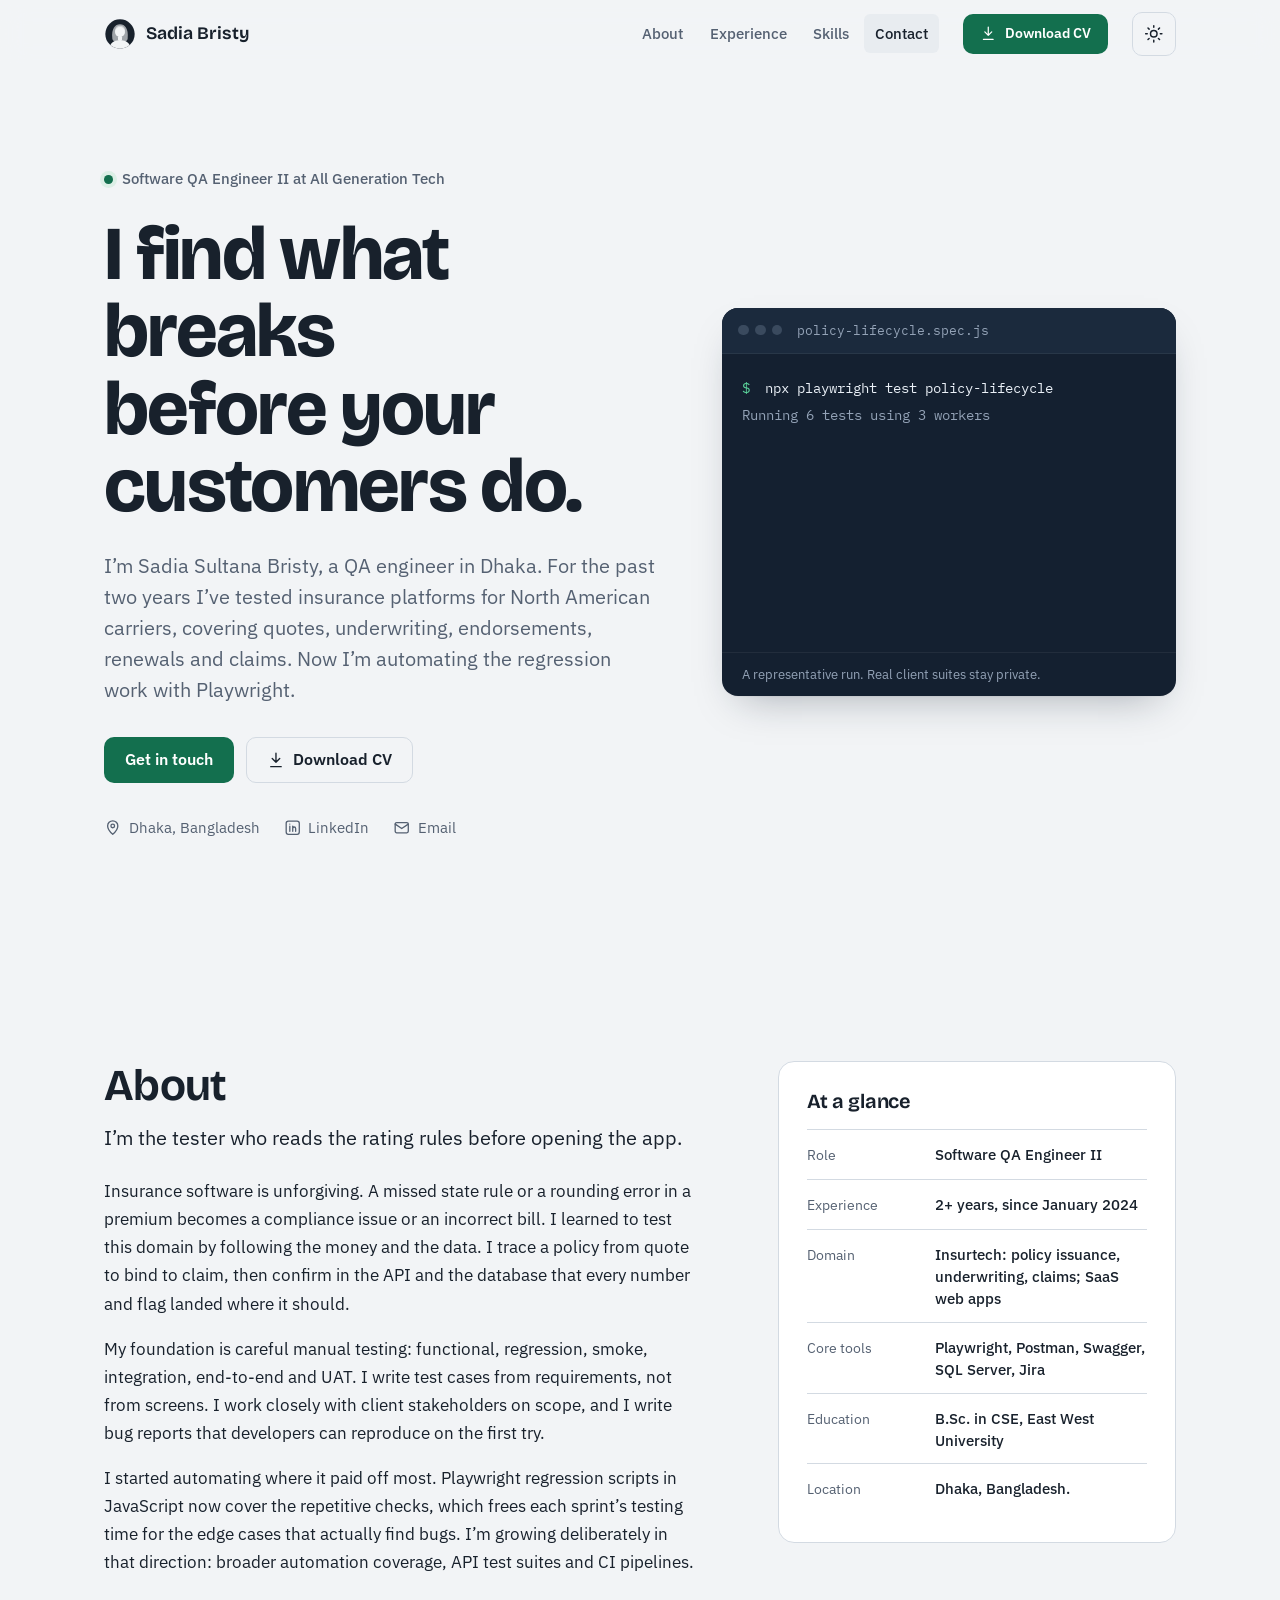
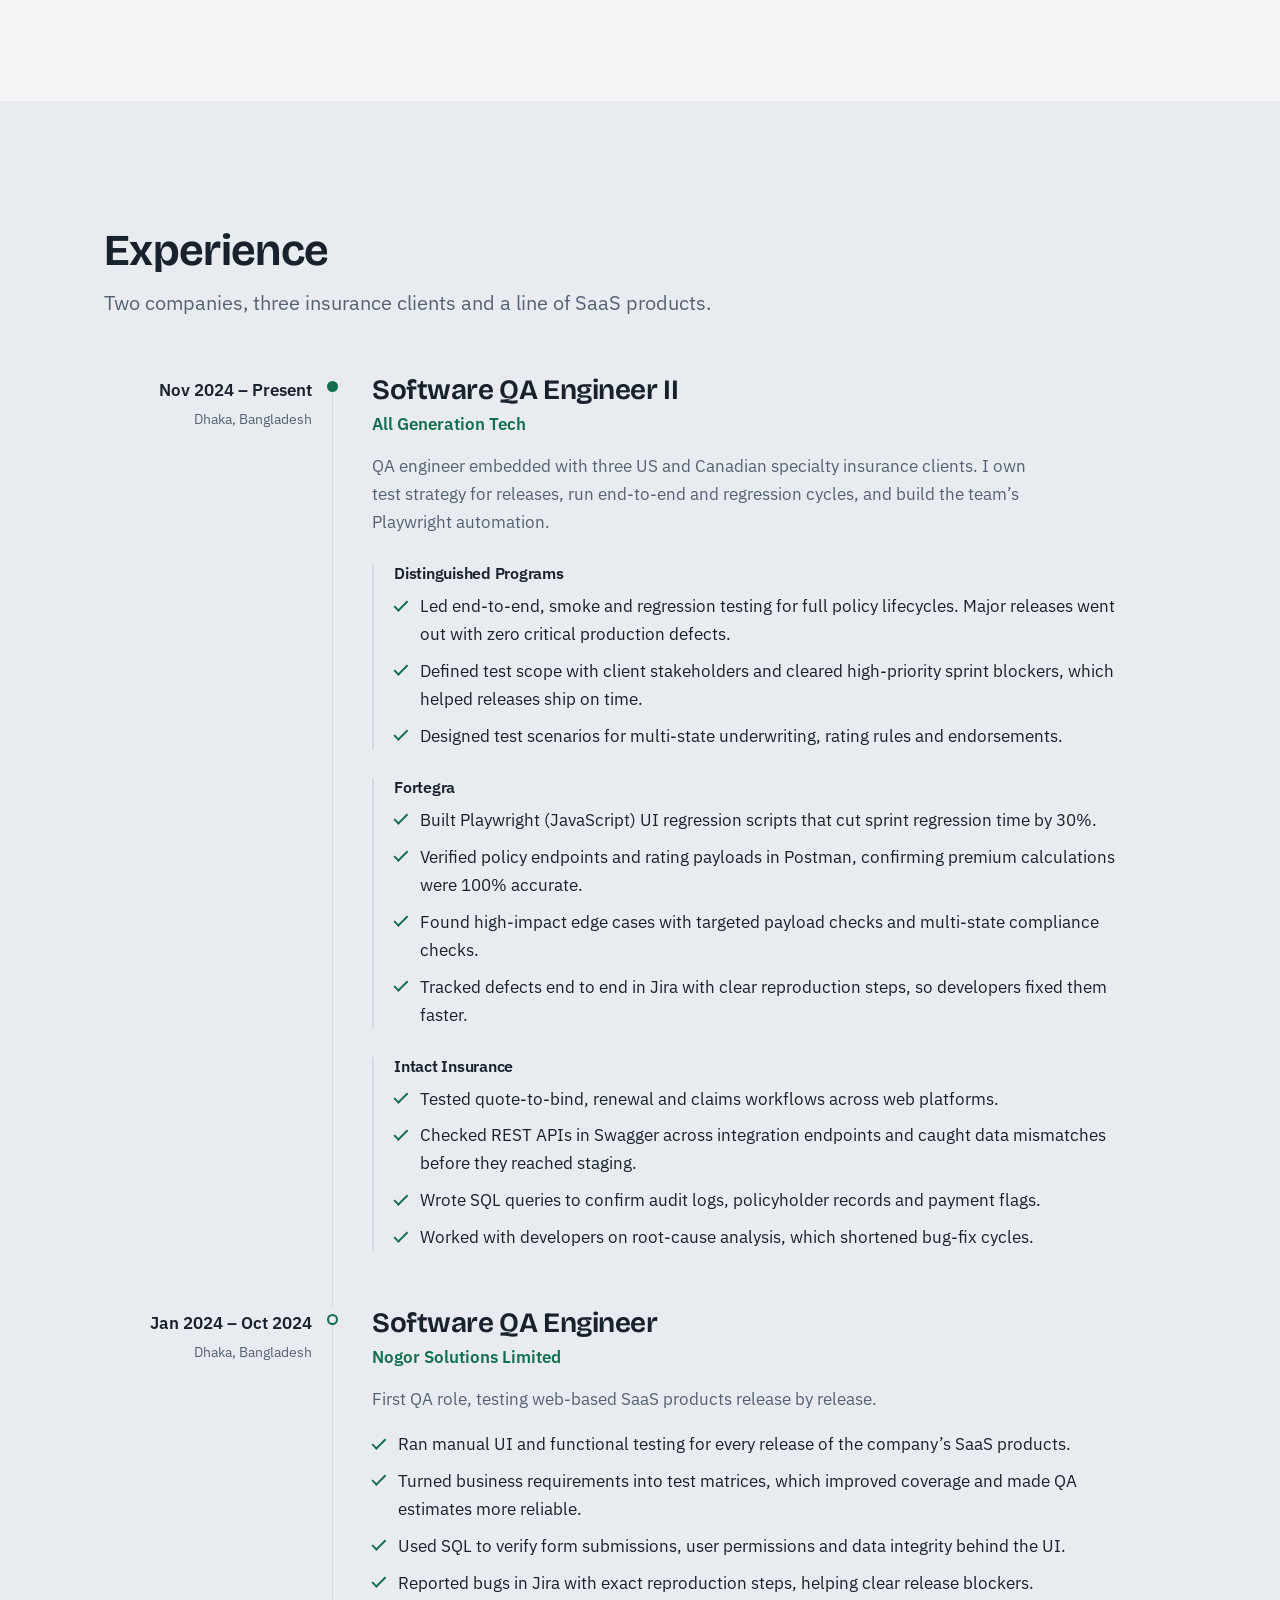
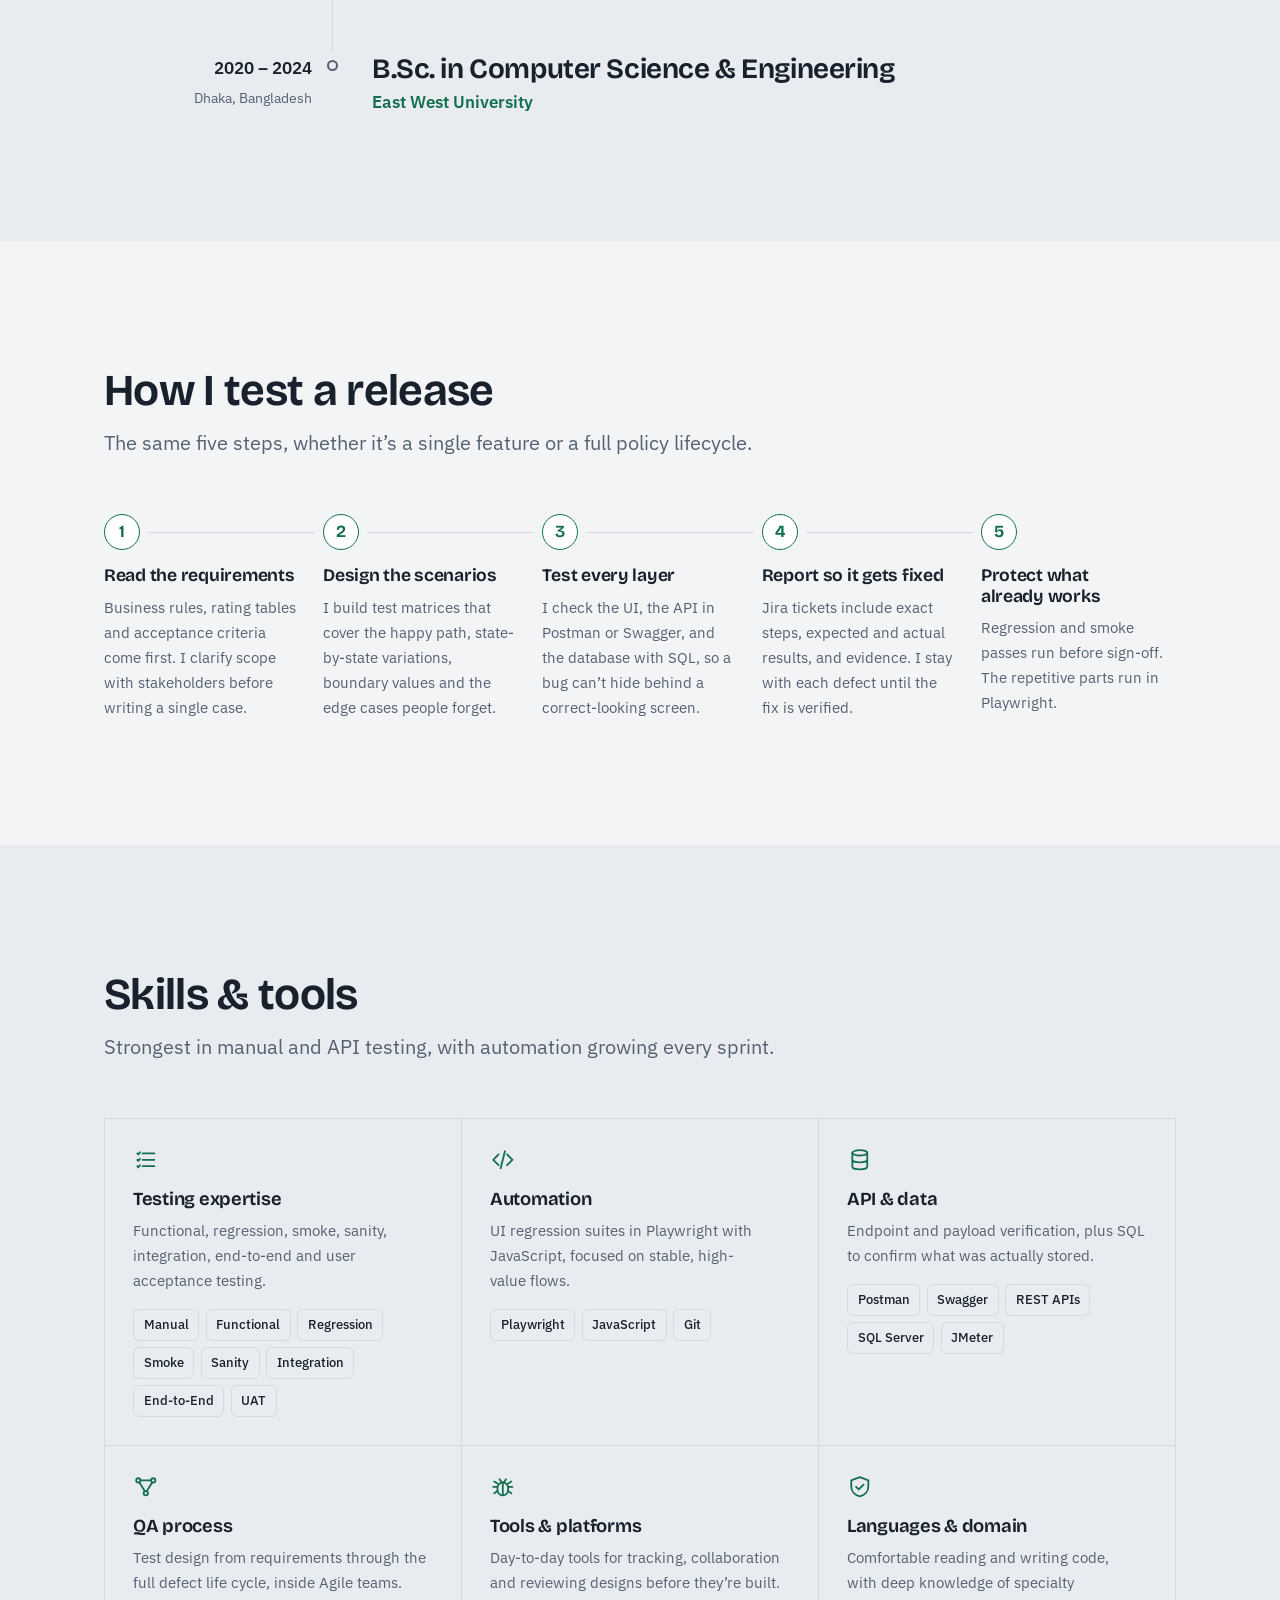
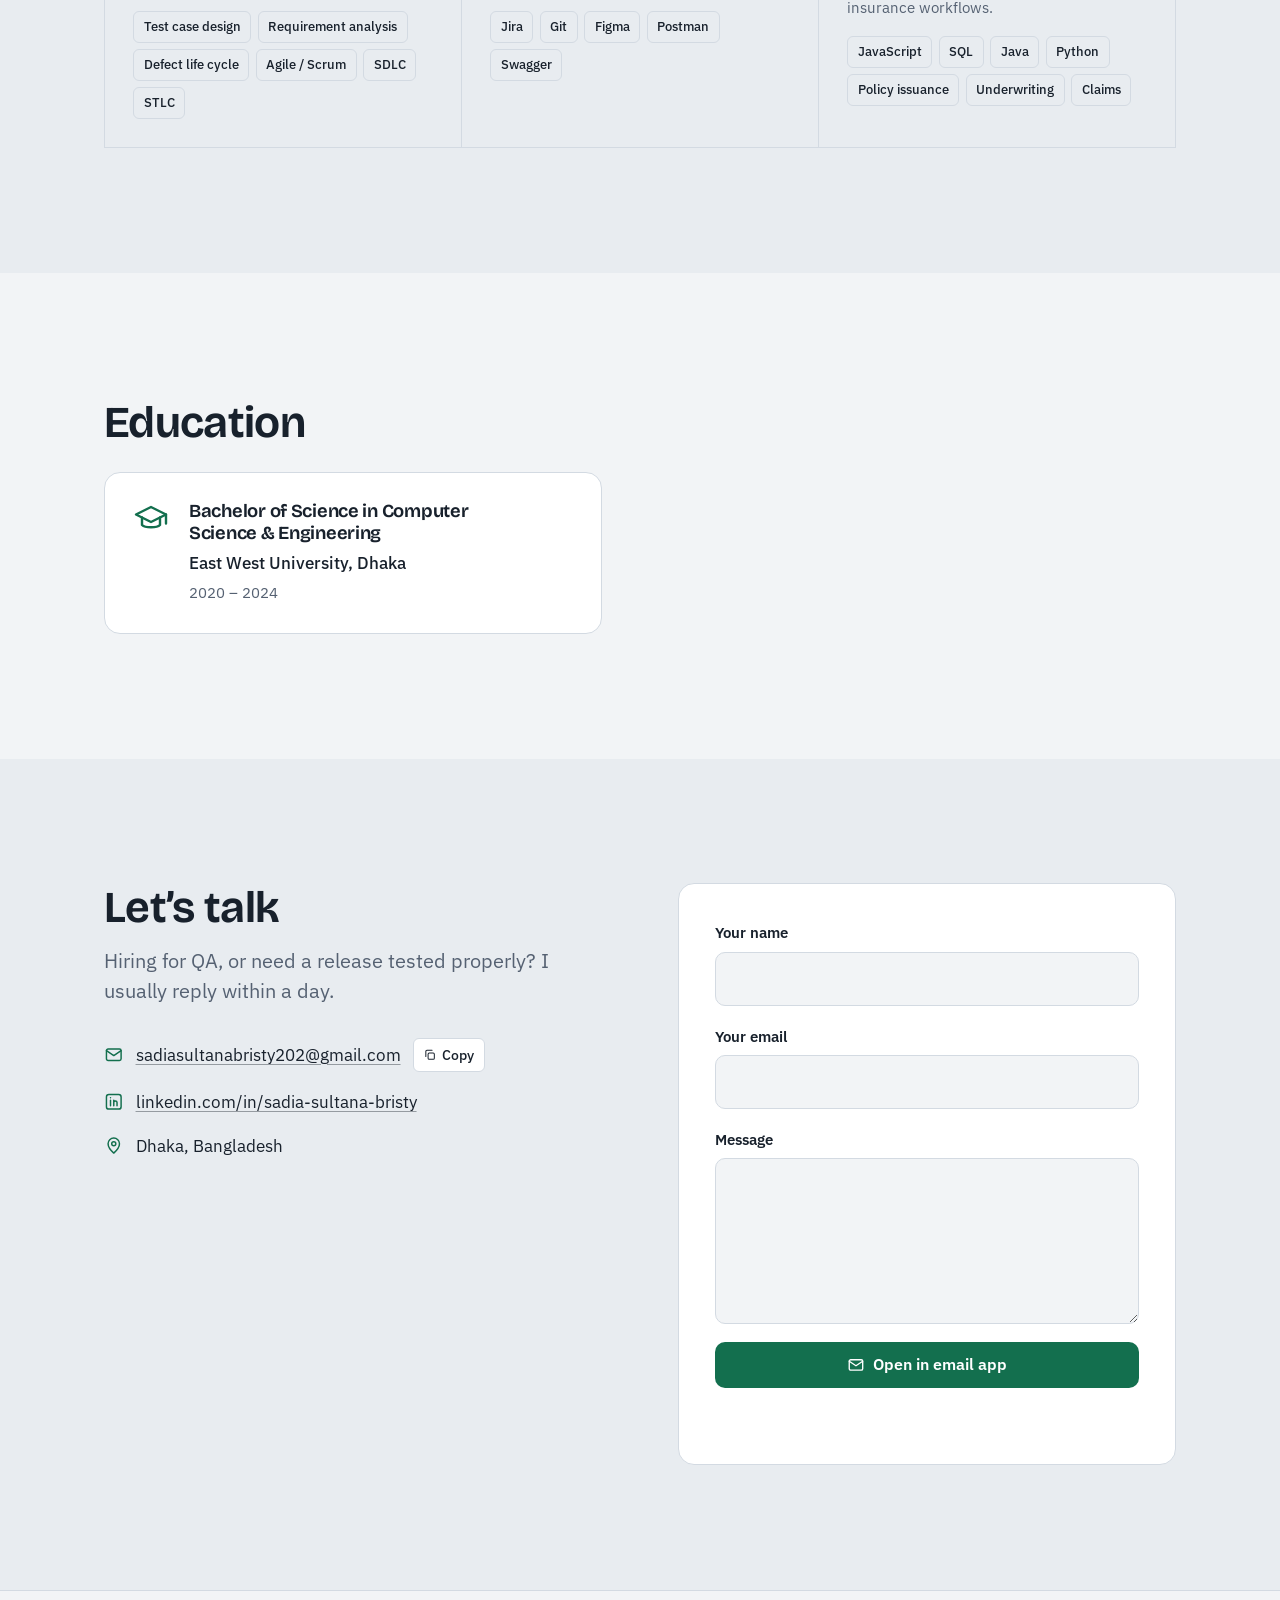
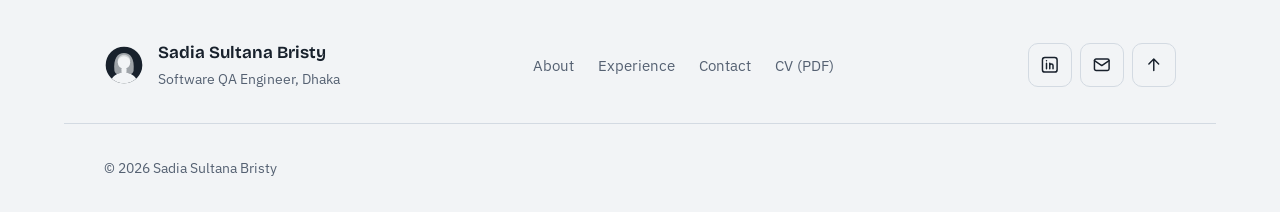
==== commit a12ace88: "Replace checkmark logo with female avatar icon" ====
--- a/index.html
+++ b/index.html
@@ -111,7 +111,7 @@
   <!-- Loading screen: removed by main.js as soon as the page is ready -->
   <div class="loader" aria-hidden="true">
     <div class="loader__mark">
-      <svg viewBox="0 0 48 48"><rect x="2" y="2" width="44" height="44" rx="12"/><path d="M14 25l7 7 13-15"/></svg>
+      <svg viewBox="0 0 48 48"><defs><clipPath id="av-l"><circle cx="24" cy="24" r="22"/></clipPath></defs><circle cx="24" cy="24" r="22" style="fill:var(--ink)"/><g clip-path="url(#av-l)"><path style="fill:var(--paper);fill-opacity:.62;stroke:none" d="M12.5 31C11 16 16.5 9.5 24 9.5S37 16 35.5 31c-.6 3.4-3.2 4.6-5.5 3H18c-2.3 1.6-4.9.4-5.5-3z"/><path style="fill:var(--paper);stroke:none" d="M7 50c0-11 7.5-17 17-17s17 6 17 17z"/><rect x="21" y="27" width="6" height="7" rx="2" style="fill:var(--paper);stroke:none"/><circle cx="24" cy="21" r="7.5" style="fill:var(--paper);stroke:none"/><path style="fill:var(--paper);fill-opacity:.62;stroke:none" d="M16.4 20.5c.2-6.3 3.8-8.8 7.6-8.8 4.3 0 7.7 2.9 7.6 7.8-3.6-.4-7.2-2.2-9.4-4.6-1.2 2.9-3.2 4.8-5.8 5.6z"/></g></svg>
     </div>
     <div class="loader__bar"><span></span></div>
   </div>
@@ -120,7 +120,7 @@
   <header class="site-header" id="top">
     <div class="container header__inner">
       <a class="brand" href="#top" aria-label="Sadia Sultana Bristy, back to top">
-        <svg class="brand__mark" viewBox="0 0 48 48" aria-hidden="true"><rect x="2" y="2" width="44" height="44" rx="12"/><path d="M14 25l7 7 13-15"/></svg>
+        <svg class="brand__mark" viewBox="0 0 48 48" aria-hidden="true"><defs><clipPath id="av-h"><circle cx="24" cy="24" r="22"/></clipPath></defs><circle cx="24" cy="24" r="22" style="fill:var(--ink)"/><g clip-path="url(#av-h)"><path style="fill:var(--paper);fill-opacity:.62;stroke:none" d="M12.5 31C11 16 16.5 9.5 24 9.5S37 16 35.5 31c-.6 3.4-3.2 4.6-5.5 3H18c-2.3 1.6-4.9.4-5.5-3z"/><path style="fill:var(--paper);stroke:none" d="M7 50c0-11 7.5-17 17-17s17 6 17 17z"/><rect x="21" y="27" width="6" height="7" rx="2" style="fill:var(--paper);stroke:none"/><circle cx="24" cy="21" r="7.5" style="fill:var(--paper);stroke:none"/><path style="fill:var(--paper);fill-opacity:.62;stroke:none" d="M16.4 20.5c.2-6.3 3.8-8.8 7.6-8.8 4.3 0 7.7 2.9 7.6 7.8-3.6-.4-7.2-2.2-9.4-4.6-1.2 2.9-3.2 4.8-5.8 5.6z"/></g></svg>
         <span class="brand__name">Sadia Bristy</span>
       </a>
 
@@ -464,7 +464,7 @@
   <footer class="site-footer">
     <div class="container footer__inner">
       <div class="footer__brand">
-        <svg class="brand__mark" viewBox="0 0 48 48" aria-hidden="true"><rect x="2" y="2" width="44" height="44" rx="12"/><path d="M14 25l7 7 13-15"/></svg>
+        <svg class="brand__mark" viewBox="0 0 48 48" aria-hidden="true"><defs><clipPath id="av-f"><circle cx="24" cy="24" r="22"/></clipPath></defs><circle cx="24" cy="24" r="22" style="fill:var(--ink)"/><g clip-path="url(#av-f)"><path style="fill:var(--paper);fill-opacity:.62;stroke:none" d="M12.5 31C11 16 16.5 9.5 24 9.5S37 16 35.5 31c-.6 3.4-3.2 4.6-5.5 3H18c-2.3 1.6-4.9.4-5.5-3z"/><path style="fill:var(--paper);stroke:none" d="M7 50c0-11 7.5-17 17-17s17 6 17 17z"/><rect x="21" y="27" width="6" height="7" rx="2" style="fill:var(--paper);stroke:none"/><circle cx="24" cy="21" r="7.5" style="fill:var(--paper);stroke:none"/><path style="fill:var(--paper);fill-opacity:.62;stroke:none" d="M16.4 20.5c.2-6.3 3.8-8.8 7.6-8.8 4.3 0 7.7 2.9 7.6 7.8-3.6-.4-7.2-2.2-9.4-4.6-1.2 2.9-3.2 4.8-5.8 5.6z"/></g></svg>
         <div>
           <p class="footer__name">Sadia Sultana Bristy</p>
           <p class="footer__role">Software QA Engineer, Dhaka</p>
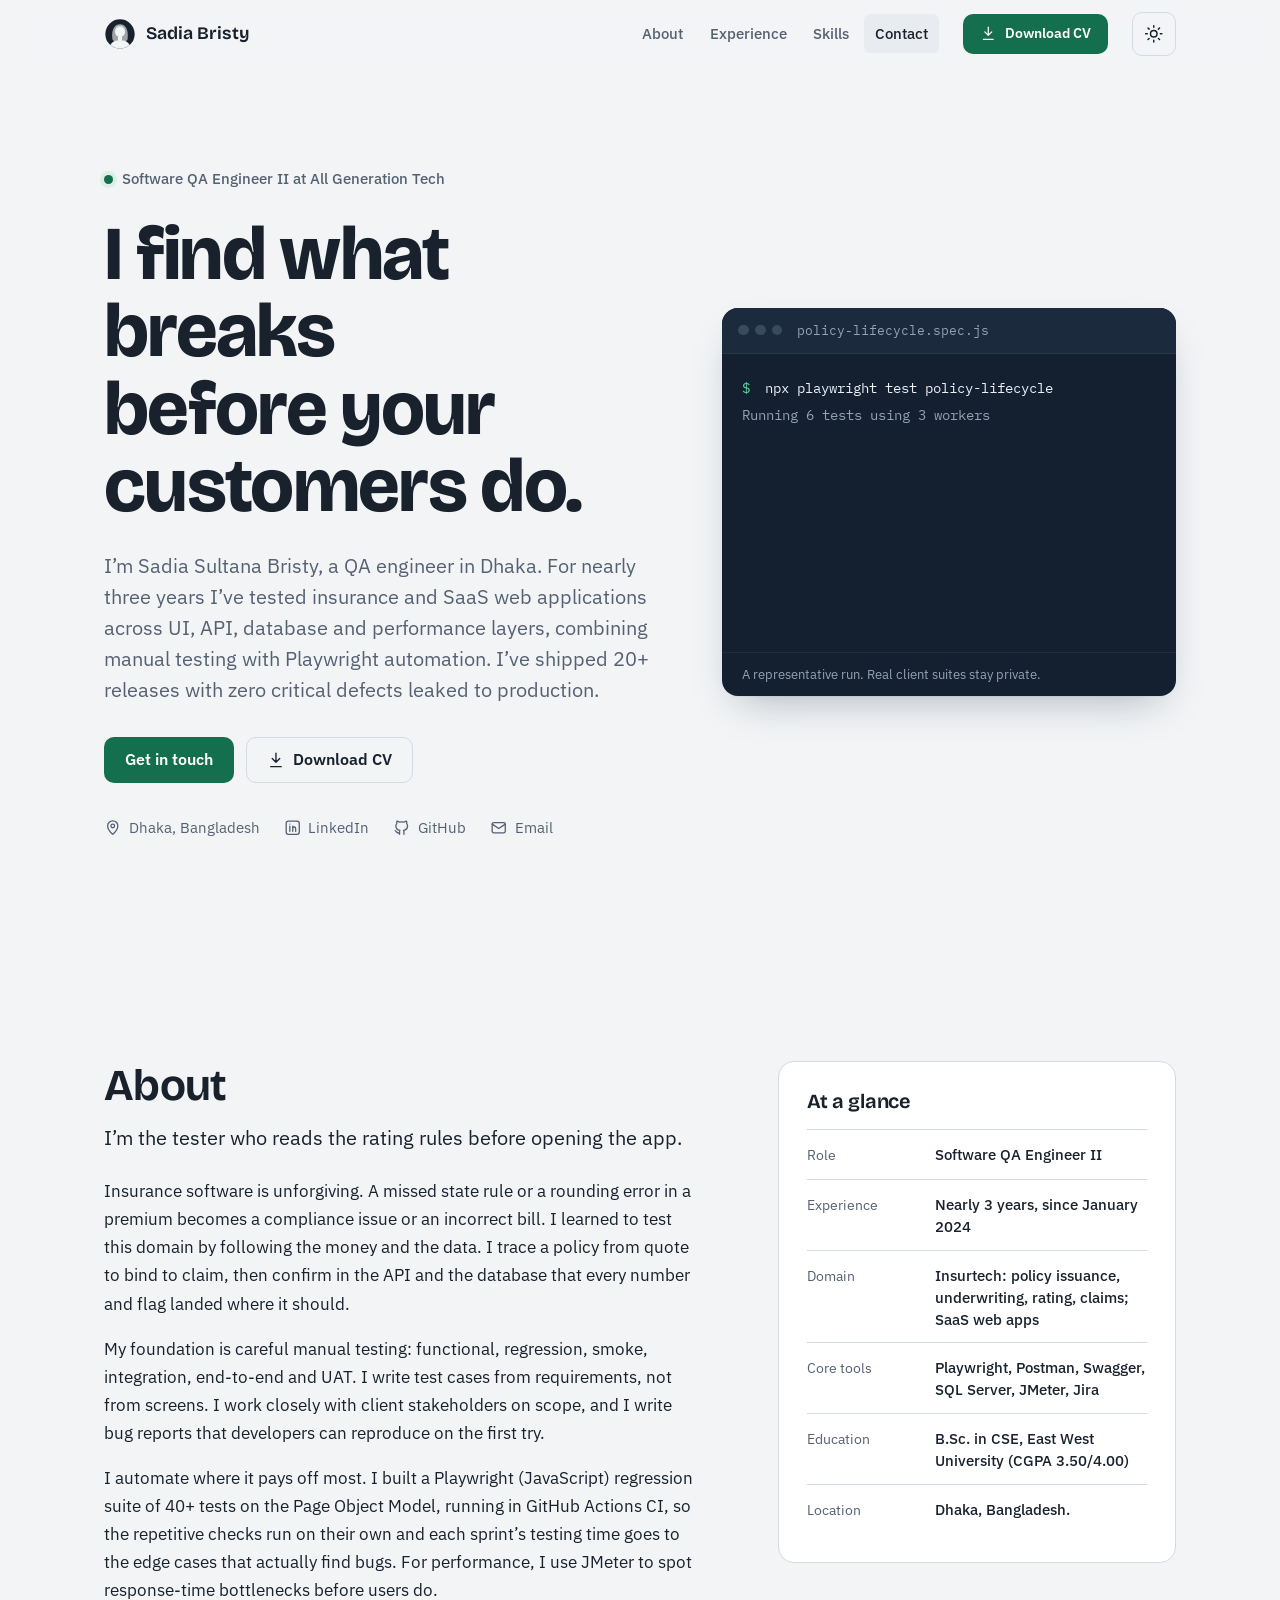
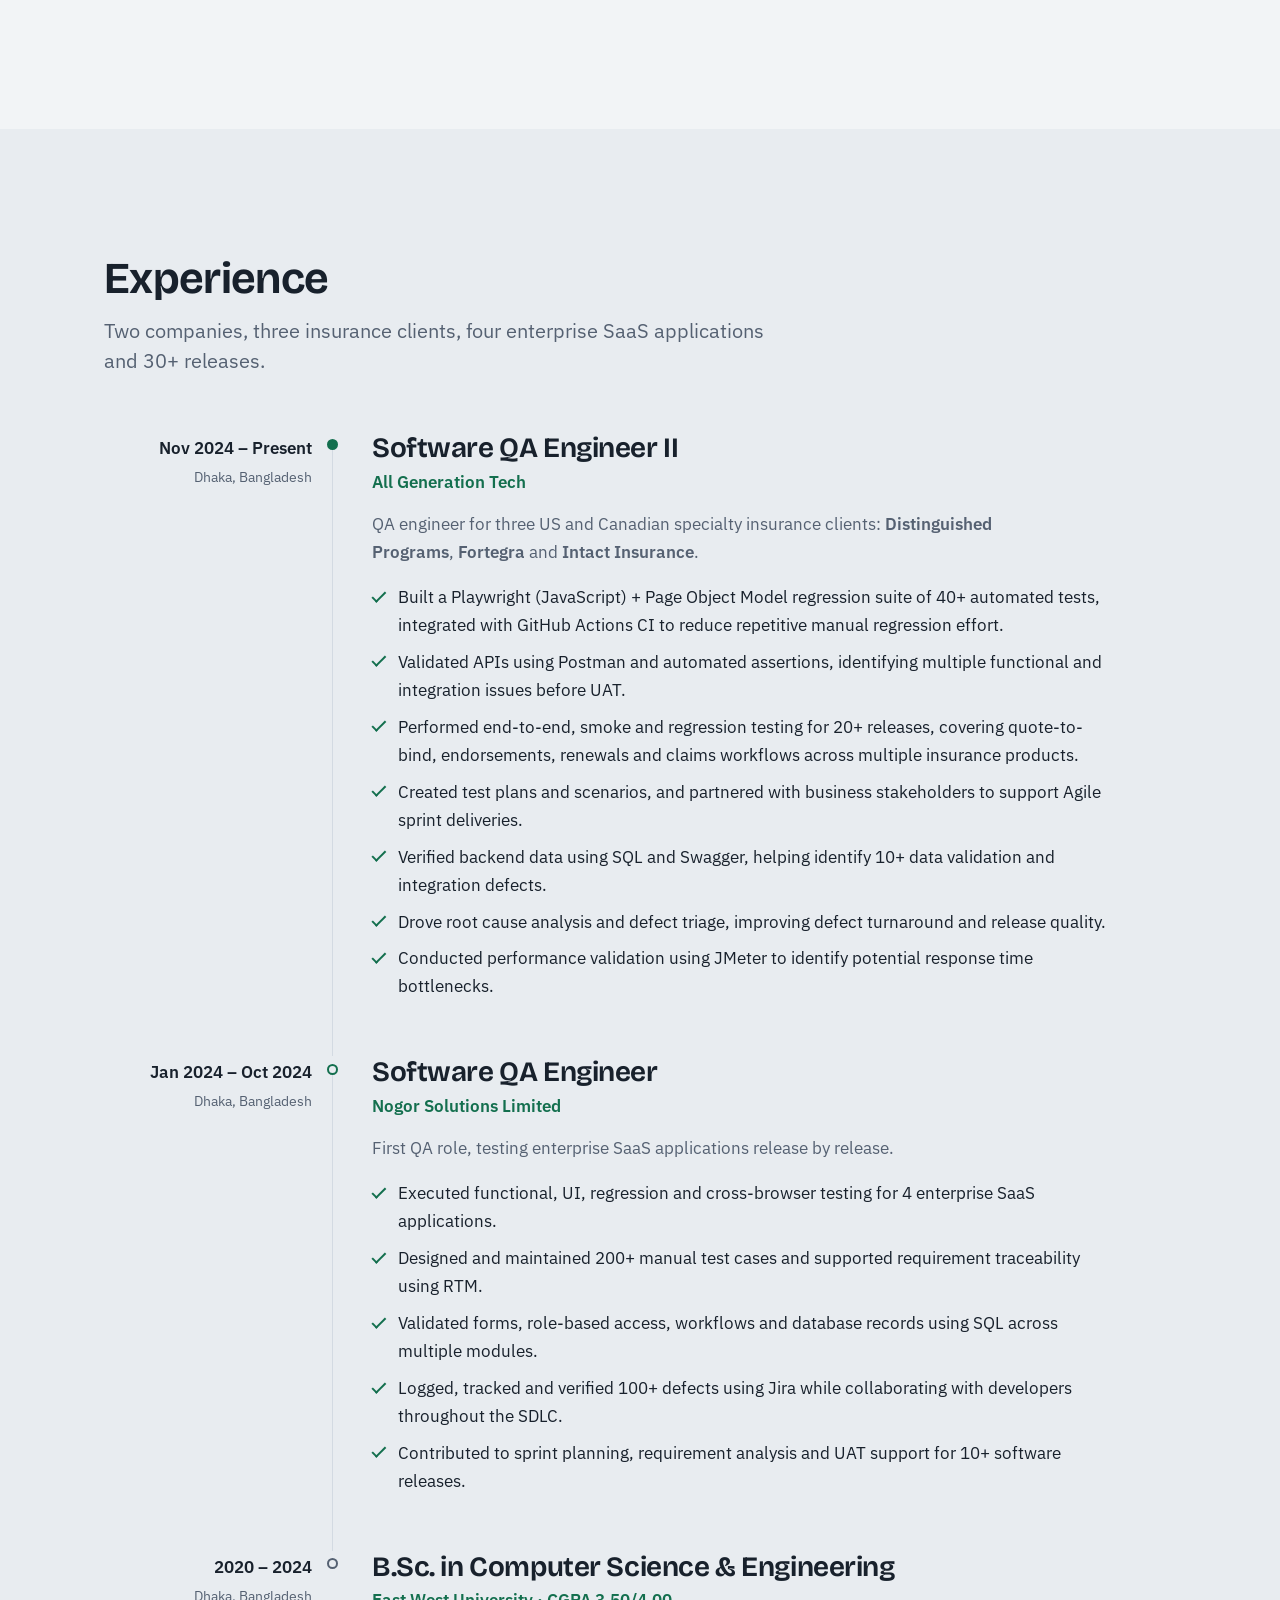
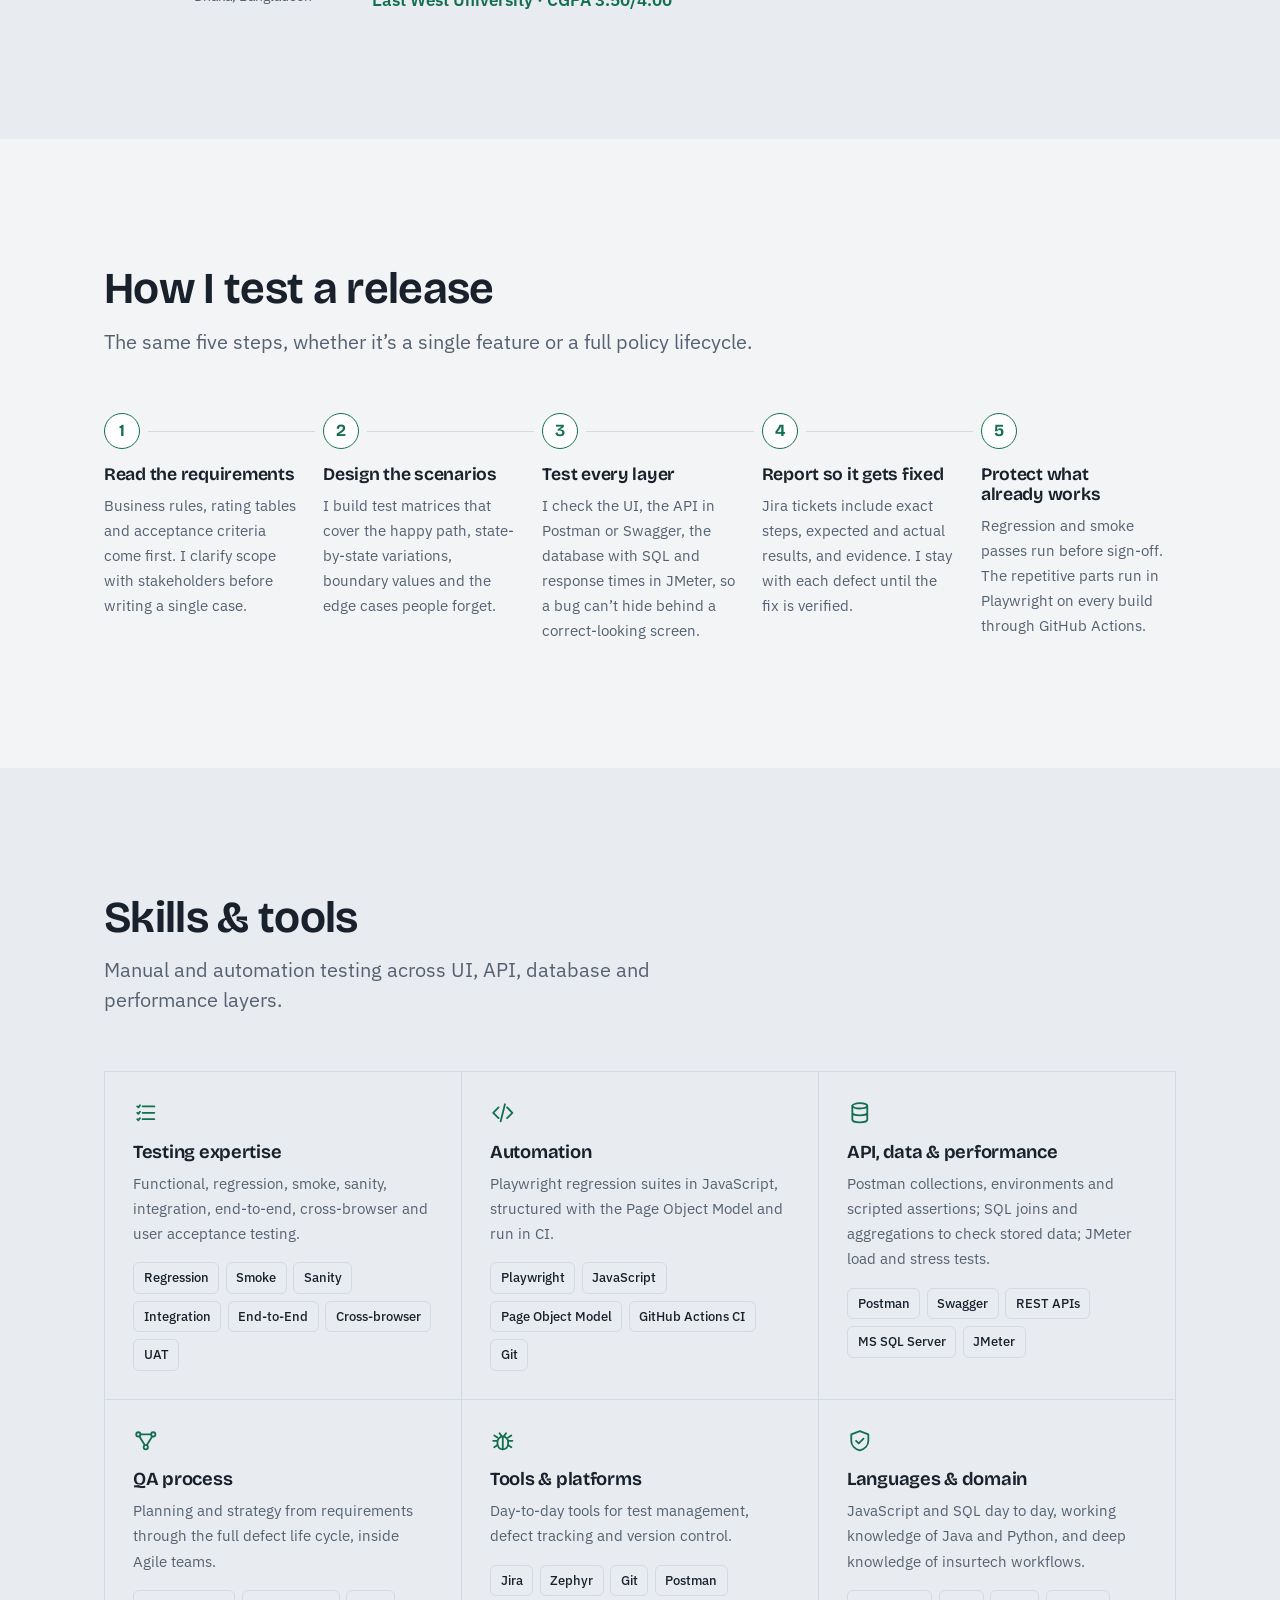
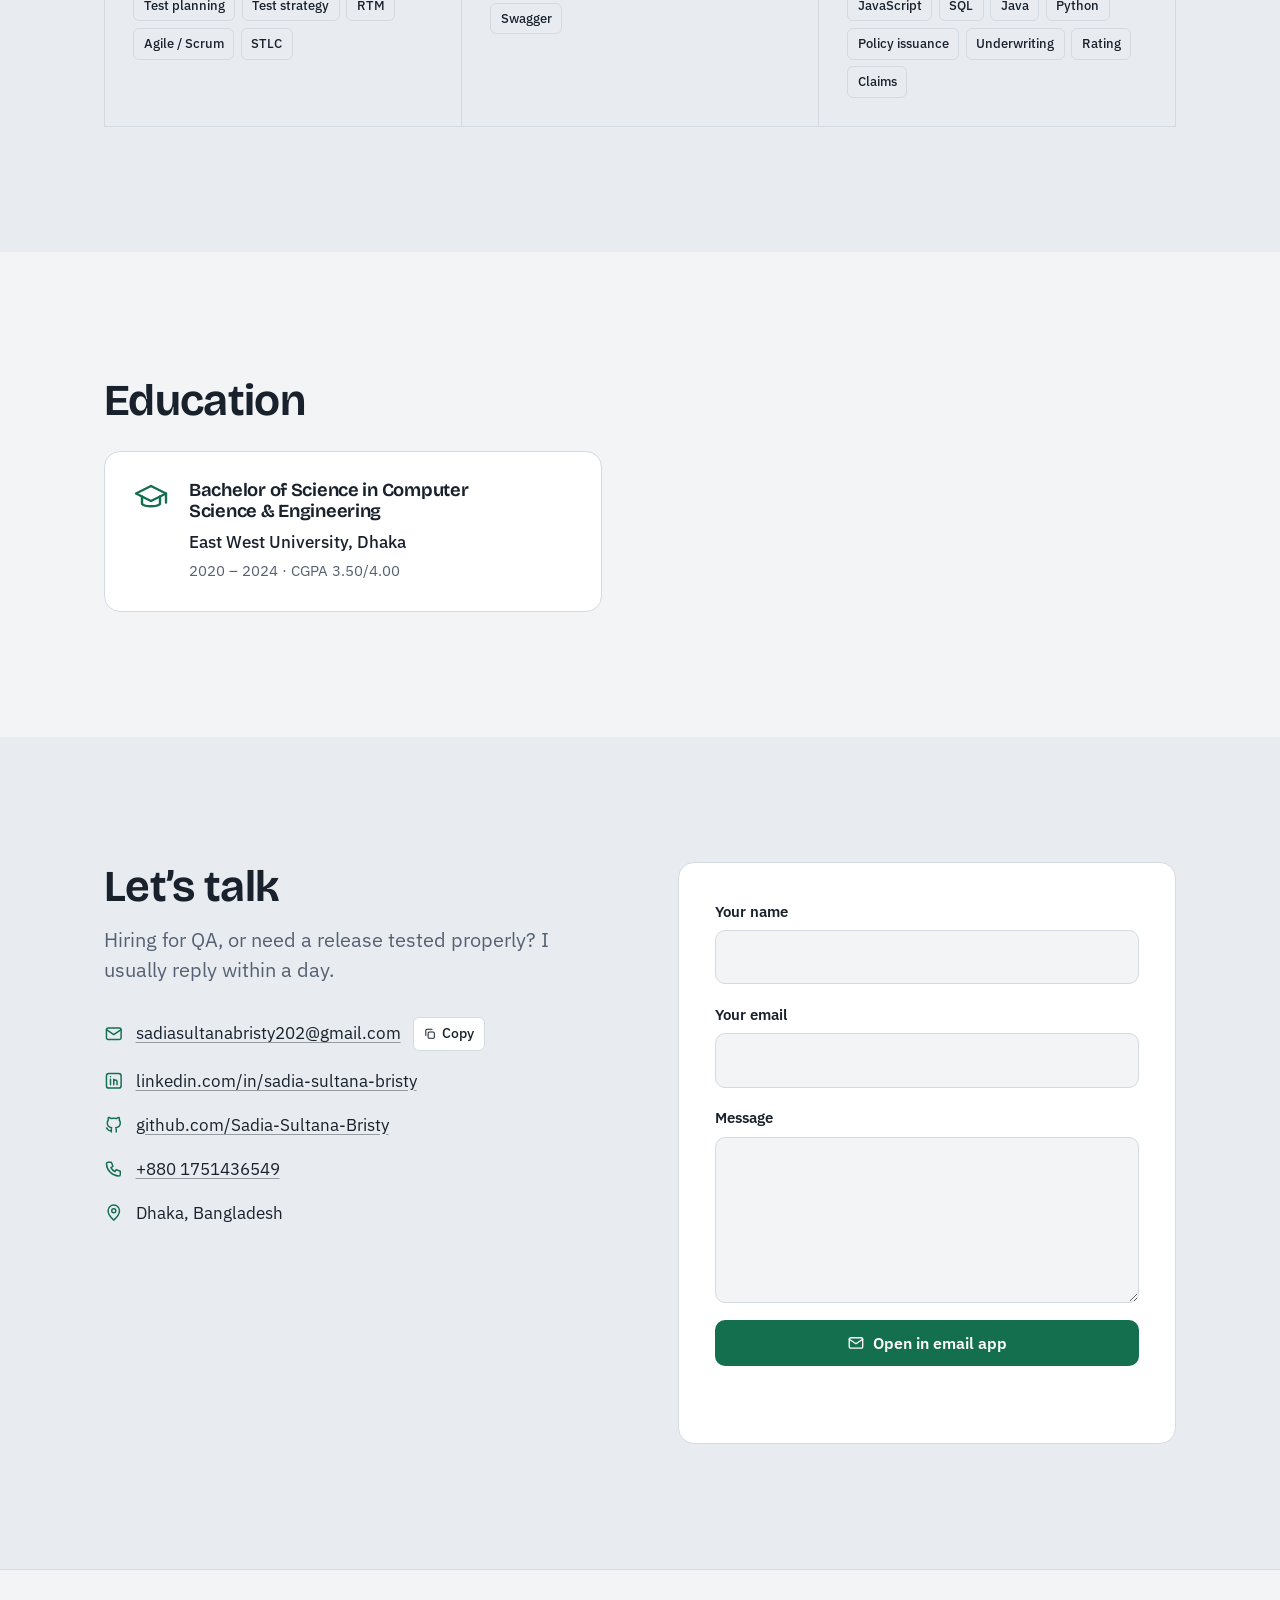
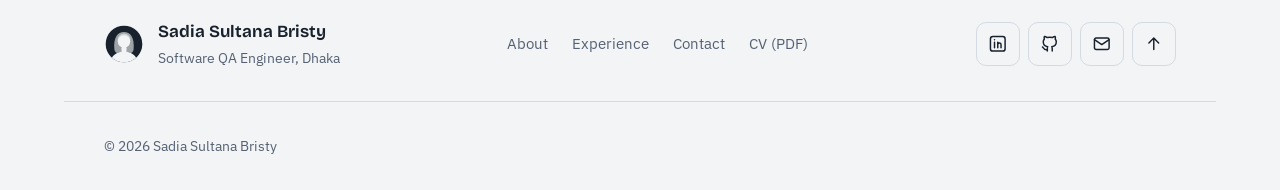
==== commit eb06c8af: "Update portfolio content to match new CV" ====
--- a/index.html
+++ b/index.html
@@ -11,9 +11,9 @@
        in this <head> and in sitemap.xml / robots.txt.
        ============================================================ -->
   <title>Sadia Sultana Bristy · Software QA Engineer</title>
-  <meta name="description" content="Software QA Engineer in Dhaka with 2+ years testing insurance and SaaS web applications: end-to-end, regression and API testing, SQL data validation and Playwright automation.">
+  <meta name="description" content="Software QA Engineer in Dhaka with nearly 3 years testing insurance and SaaS web applications across UI, API, database and performance layers: Playwright automation, Postman, SQL and JMeter.">
   <meta name="author" content="Sadia Sultana Bristy">
-  <meta name="keywords" content="Software QA Engineer, SQA Engineer, Manual Testing, Regression Testing, Playwright, API Testing, Postman, SQL, Insurtech, Dhaka, Bangladesh">
+  <meta name="keywords" content="Software QA Engineer, SQA Engineer, Manual Testing, Regression Testing, Playwright, Test Automation, API Testing, Postman, SQL, JMeter, Insurtech, Dhaka, Bangladesh">
   <link rel="canonical" href="https://sadia-sultana-bristy.github.io/">
   <meta name="robots" content="index, follow">
 
@@ -25,7 +25,7 @@
   <meta property="og:type" content="profile">
   <meta property="og:site_name" content="Sadia Sultana Bristy">
   <meta property="og:title" content="Sadia Sultana Bristy · Software QA Engineer">
-  <meta property="og:description" content="I test insurance platforms end to end, from quote to claim, and automate the regression work with Playwright.">
+  <meta property="og:description" content="Nearly 3 years testing insurance and SaaS web apps across UI, API, database and performance, with Playwright automation in CI.">
   <meta property="og:url" content="https://sadia-sultana-bristy.github.io/">
   <meta property="og:image" content="https://sadia-sultana-bristy.github.io/assets/img/og-image.png">
   <meta property="og:image:width" content="1200">
@@ -35,7 +35,7 @@
   <meta property="profile:last_name" content="Bristy">
   <meta name="twitter:card" content="summary_large_image">
   <meta name="twitter:title" content="Sadia Sultana Bristy · Software QA Engineer">
-  <meta name="twitter:description" content="I test insurance platforms end to end, from quote to claim, and automate the regression work with Playwright.">
+  <meta name="twitter:description" content="Nearly 3 years testing insurance and SaaS web apps across UI, API, database and performance, with Playwright automation in CI.">
   <meta name="twitter:image" content="https://sadia-sultana-bristy.github.io/assets/img/og-image.png">
 
   <!-- Icons -->
@@ -74,11 +74,12 @@
     "url": "https://sadia-sultana-bristy.github.io/",
     "image": "https://sadia-sultana-bristy.github.io/assets/img/og-image.png",
     "email": "mailto:sadiasultanabristy202@gmail.com",
+    "telephone": "+8801751436549",
     "address": { "@type": "PostalAddress", "addressLocality": "Dhaka", "addressCountry": "BD" },
     "worksFor": { "@type": "Organization", "name": "All Generation Tech" },
     "alumniOf": { "@type": "CollegeOrUniversity", "name": "East West University" },
-    "sameAs": ["https://www.linkedin.com/in/sadia-sultana-bristy"],
-    "knowsAbout": ["Software Quality Assurance", "Manual Testing", "Regression Testing", "End-to-End Testing", "API Testing", "Playwright", "Postman", "SQL", "Jira", "Insurance Software"]
+    "sameAs": ["https://www.linkedin.com/in/sadia-sultana-bristy", "https://github.com/Sadia-Sultana-Bristy"],
+    "knowsAbout": ["Software Quality Assurance", "Manual Testing", "Regression Testing", "End-to-End Testing", "API Testing", "Test Automation", "Playwright", "Postman", "SQL", "JMeter", "Performance Testing", "Jira", "Insurance Software"]
   }
   </script>
 </head>
@@ -93,6 +94,8 @@
     <symbol id="i-download" viewBox="0 0 24 24"><path d="M12 3v12M7 10l5 5 5-5M5 21h14"/></symbol>
     <symbol id="i-mail" viewBox="0 0 24 24"><rect x="3" y="5" width="18" height="14" rx="2"/><path d="M3 7l9 6 9-6"/></symbol>
     <symbol id="i-linkedin" viewBox="0 0 24 24"><rect x="3" y="3" width="18" height="18" rx="3"/><path d="M8 10v7M8 7v.01M12 17v-4a2 2 0 0 1 4 0v4M12 10v7"/></symbol>
+    <symbol id="i-phone" viewBox="0 0 24 24"><path d="M5 4h4l2 5-2.5 1.5a11 11 0 0 0 5 5L15 13l5 2v4a2 2 0 0 1-2 2A16 16 0 0 1 3 6a2 2 0 0 1 2-2z"/></symbol>
+    <symbol id="i-github" viewBox="0 0 24 24"><path d="M9 19c-4.3 1.4-4.3-2.5-6-3m12 5v-3.5c0-1 .1-1.4-.5-2 2.8-.3 5.5-1.4 5.5-6a4.6 4.6 0 0 0-1.3-3.2 4.2 4.2 0 0 0-.1-3.2s-1.1-.3-3.5 1.3a12.3 12.3 0 0 0-6.2 0C6.5 2.8 5.4 3.1 5.4 3.1a4.2 4.2 0 0 0-.1 3.2A4.6 4.6 0 0 0 4 9.5c0 4.6 2.7 5.7 5.5 6-.6.6-.6 1.2-.5 2V21"/></symbol>
     <symbol id="i-pin" viewBox="0 0 24 24"><path d="M12 21s-7-6.2-7-11.5a7 7 0 0 1 14 0C19 14.8 12 21 12 21z"/><circle cx="12" cy="9.5" r="2.5"/></symbol>
     <symbol id="i-check" viewBox="0 0 24 24"><path d="M5 12.5l4.5 4.5L19 7.5"/></symbol>
     <symbol id="i-copy" viewBox="0 0 24 24"><rect x="9" y="9" width="11" height="11" rx="2"/><path d="M5 15V6a2 2 0 0 1 2-2h9"/></symbol>
@@ -131,7 +134,7 @@
           <li><a href="#skills">Skills</a></li>
           <li><a href="#contact">Contact</a></li>
         </ul>
-        <a class="btn btn--primary nav__cta" href="assets/resume/Sadia-Sultana-Bristy-CV.pdf" target="_blank" rel="noopener">
+        <a class="btn btn--primary nav__cta" href="assets/resume/Sadia%20Bristy%20-%20SQA%20Engineer.pdf" target="_blank" rel="noopener">
           <svg class="icon" aria-hidden="true"><use href="#i-download"/></svg> Download CV
         </a>
       </nav>
@@ -158,17 +161,18 @@
           <p class="hero__status"><span class="dot" aria-hidden="true"></span> Software QA Engineer II at All Generation Tech</p>
           <h1 id="hero-title" class="hero__title">I find what breaks before your customers do.</h1>
           <p class="hero__lead">
-            I’m Sadia Sultana Bristy, a QA engineer in Dhaka. For the past two years I’ve tested insurance platforms for North American carriers, covering quotes, underwriting, endorsements, renewals and claims. Now I’m automating the regression work with Playwright.
+            I’m Sadia Sultana Bristy, a QA engineer in Dhaka. For nearly three years I’ve tested insurance and SaaS web applications across UI, API, database and performance layers, combining manual testing with Playwright automation. I’ve shipped 20+ releases with zero critical defects leaked to production.
           </p>
           <div class="hero__actions">
             <a class="btn btn--primary" href="#contact">Get in touch</a>
-            <a class="btn btn--ghost" href="assets/resume/Sadia-Sultana-Bristy-CV.pdf" target="_blank" rel="noopener">
+            <a class="btn btn--ghost" href="assets/resume/Sadia%20Bristy%20-%20SQA%20Engineer.pdf" target="_blank" rel="noopener">
               <svg class="icon" aria-hidden="true"><use href="#i-download"/></svg> Download CV
             </a>
           </div>
           <ul class="hero__meta" aria-label="Quick facts">
             <li><svg class="icon" aria-hidden="true"><use href="#i-pin"/></svg> Dhaka, Bangladesh</li>
             <li><a href="https://www.linkedin.com/in/sadia-sultana-bristy" target="_blank" rel="noopener"><svg class="icon" aria-hidden="true"><use href="#i-linkedin"/></svg> LinkedIn</a></li>
+            <li><a href="https://github.com/Sadia-Sultana-Bristy" target="_blank" rel="noopener"><svg class="icon" aria-hidden="true"><use href="#i-github"/></svg> GitHub</a></li>
             <li><a href="mailto:sadiasultanabristy202@gmail.com"><svg class="icon" aria-hidden="true"><use href="#i-mail"/></svg> Email</a></li>
           </ul>
         </div>
@@ -206,7 +210,7 @@
             My foundation is careful manual testing: functional, regression, smoke, integration, end-to-end and UAT. I write test cases from requirements, not from screens. I work closely with client stakeholders on scope, and I write bug reports that developers can reproduce on the first try.
           </p>
           <p>
-            I started automating where it paid off most. Playwright regression scripts in JavaScript now cover the repetitive checks, which frees each sprint’s testing time for the edge cases that actually find bugs. I’m growing deliberately in that direction: broader automation coverage, API test suites and CI pipelines.
+            I automate where it pays off most. I built a Playwright (JavaScript) regression suite of 40+ tests on the Page Object Model, running in GitHub Actions CI, so the repetitive checks run on their own and each sprint’s testing time goes to the edge cases that actually find bugs. For performance, I use JMeter to spot response-time bottlenecks before users do.
           </p>
         </div>
 
@@ -214,10 +218,10 @@
           <h3 class="facts__title">At a glance</h3>
           <dl class="facts">
             <div><dt>Role</dt><dd>Software QA Engineer II</dd></div>
-            <div><dt>Experience</dt><dd>2+ years, since January 2024</dd></div>
-            <div><dt>Domain</dt><dd>Insurtech: policy issuance, underwriting, claims; SaaS web apps</dd></div>
-            <div><dt>Core tools</dt><dd>Playwright, Postman, Swagger, SQL Server, Jira</dd></div>
-            <div><dt>Education</dt><dd>B.Sc. in CSE, East West University</dd></div>
+            <div><dt>Experience</dt><dd>Nearly 3 years, since January 2024</dd></div>
+            <div><dt>Domain</dt><dd>Insurtech: policy issuance, underwriting, rating, claims; SaaS web apps</dd></div>
+            <div><dt>Core tools</dt><dd>Playwright, Postman, Swagger, SQL Server, JMeter, Jira</dd></div>
+            <div><dt>Education</dt><dd>B.Sc. in CSE, East West University (CGPA 3.50/4.00)</dd></div>
             <div><dt>Location</dt><dd>Dhaka, Bangladesh.</dd></div>
           </dl>
         </aside>
@@ -229,7 +233,7 @@
       <div class="container">
         <header class="section__head">
           <h2 id="experience-title" class="section__title">Experience</h2>
-          <p class="section__lead">Two companies, three insurance clients and a line of SaaS products.</p>
+          <p class="section__lead">Two companies, three insurance clients, four enterprise SaaS applications and 30+ releases.</p>
         </header>
 
         <ol class="timeline">
@@ -241,36 +245,16 @@
             <div class="timeline__body">
               <h3 class="timeline__role">Software QA Engineer II</h3>
               <p class="timeline__org">All Generation Tech</p>
-              <p class="timeline__summary">QA engineer embedded with three US and Canadian specialty insurance clients. I own test strategy for releases, run end-to-end and regression cycles, and build the team’s Playwright automation.</p>
-
-              <div class="clients">
-                <div class="client">
-                  <h4 class="client__name">Distinguished Programs</h4>
-                  <ul>
-                    <li>Led end-to-end, smoke and regression testing for full policy lifecycles. Major releases went out with zero critical production defects.</li>
-                    <li>Defined test scope with client stakeholders and cleared high-priority sprint blockers, which helped releases ship on time.</li>
-                    <li>Designed test scenarios for multi-state underwriting, rating rules and endorsements.</li>
-                  </ul>
-                </div>
-                <div class="client">
-                  <h4 class="client__name">Fortegra</h4>
-                  <ul>
-                    <li>Built Playwright (JavaScript) UI regression scripts that cut sprint regression time by 30%.</li>
-                    <li>Verified policy endpoints and rating payloads in Postman, confirming premium calculations were 100% accurate.</li>
-                    <li>Found high-impact edge cases with targeted payload checks and multi-state compliance checks.</li>
-                    <li>Tracked defects end to end in Jira with clear reproduction steps, so developers fixed them faster.</li>
-                  </ul>
-                </div>
-                <div class="client">
-                  <h4 class="client__name">Intact Insurance</h4>
-                  <ul>
-                    <li>Tested quote-to-bind, renewal and claims workflows across web platforms.</li>
-                    <li>Checked REST APIs in Swagger across integration endpoints and caught data mismatches before they reached staging.</li>
-                    <li>Wrote SQL queries to confirm audit logs, policyholder records and payment flags.</li>
-                    <li>Worked with developers on root-cause analysis, which shortened bug-fix cycles.</li>
-                  </ul>
-                </div>
-              </div>
+              <p class="timeline__summary">QA engineer for three US and Canadian specialty insurance clients: <strong>Distinguished Programs</strong>, <strong>Fortegra</strong> and <strong>Intact Insurance</strong>.</p>
+              <ul class="timeline__points">
+                <li>Built a Playwright (JavaScript) + Page Object Model regression suite of 40+ automated tests, integrated with GitHub Actions CI to reduce repetitive manual regression effort.</li>
+                <li>Validated APIs using Postman and automated assertions, identifying multiple functional and integration issues before UAT.</li>
+                <li>Performed end-to-end, smoke and regression testing for 20+ releases, covering quote-to-bind, endorsements, renewals and claims workflows across multiple insurance products.</li>
+                <li>Created test plans and scenarios, and partnered with business stakeholders to support Agile sprint deliveries.</li>
+                <li>Verified backend data using SQL and Swagger, helping identify 10+ data validation and integration defects.</li>
+                <li>Drove root cause analysis and defect triage, improving defect turnaround and release quality.</li>
+                <li>Conducted performance validation using JMeter to identify potential response time bottlenecks.</li>
+              </ul>
             </div>
           </li>
 
@@ -282,12 +266,13 @@
             <div class="timeline__body">
               <h3 class="timeline__role">Software QA Engineer</h3>
               <p class="timeline__org">Nogor Solutions Limited</p>
-              <p class="timeline__summary">First QA role, testing web-based SaaS products release by release.</p>
+              <p class="timeline__summary">First QA role, testing enterprise SaaS applications release by release.</p>
               <ul class="timeline__points">
-                <li>Ran manual UI and functional testing for every release of the company’s SaaS products.</li>
-                <li>Turned business requirements into test matrices, which improved coverage and made QA estimates more reliable.</li>
-                <li>Used SQL to verify form submissions, user permissions and data integrity behind the UI.</li>
-                <li>Reported bugs in Jira with exact reproduction steps, helping clear release blockers.</li>
+                <li>Executed functional, UI, regression and cross-browser testing for 4 enterprise SaaS applications.</li>
+                <li>Designed and maintained 200+ manual test cases and supported requirement traceability using RTM.</li>
+                <li>Validated forms, role-based access, workflows and database records using SQL across multiple modules.</li>
+                <li>Logged, tracked and verified 100+ defects using Jira while collaborating with developers throughout the SDLC.</li>
+                <li>Contributed to sprint planning, requirement analysis and UAT support for 10+ software releases.</li>
               </ul>
             </div>
           </li>
@@ -299,7 +284,7 @@
             </div>
             <div class="timeline__body">
               <h3 class="timeline__role">B.Sc. in Computer Science &amp; Engineering</h3>
-              <p class="timeline__org">East West University</p>
+              <p class="timeline__org">East West University · CGPA 3.50/4.00</p>
             </div>
           </li>
         </ol>
@@ -324,7 +309,7 @@
           </li>
           <li>
             <h3>Test every layer</h3>
-            <p>I check the UI, the API in Postman or Swagger, and the database with SQL, so a bug can’t hide behind a correct-looking screen.</p>
+            <p>I check the UI, the API in Postman or Swagger, the database with SQL and response times in JMeter, so a bug can’t hide behind a correct-looking screen.</p>
           </li>
           <li>
             <h3>Report so it gets fixed</h3>
@@ -332,7 +317,7 @@
           </li>
           <li>
             <h3>Protect what already works</h3>
-            <p>Regression and smoke passes run before sign-off. The repetitive parts run in Playwright.</p>
+            <p>Regression and smoke passes run before sign-off. The repetitive parts run in Playwright on every build through GitHub Actions.</p>
           </li>
         </ol>
       </div>
@@ -343,50 +328,50 @@
       <div class="container">
         <header class="section__head">
           <h2 id="skills-title" class="section__title">Skills &amp; tools</h2>
-          <p class="section__lead">Strongest in manual and API testing, with automation growing every sprint.</p>
+          <p class="section__lead">Manual and automation testing across UI, API, database and performance layers.</p>
         </header>
 
         <div class="skills">
           <section class="skill" aria-labelledby="sk-testing">
             <svg class="skill__icon" aria-hidden="true"><use href="#i-list"/></svg>
             <h3 id="sk-testing">Testing expertise</h3>
-            <p>Functional, regression, smoke, sanity, integration, end-to-end and user acceptance testing.</p>
-            <ul class="chips"><li>Manual</li><li>Functional</li><li>Regression</li><li>Smoke</li><li>Sanity</li><li>Integration</li><li>End-to-End</li><li>UAT</li></ul>
+            <p>Functional, regression, smoke, sanity, integration, end-to-end, cross-browser and user acceptance testing.</p>
+            <ul class="chips"><li>Regression</li><li>Smoke</li><li>Sanity</li><li>Integration</li><li>End-to-End</li><li>Cross-browser</li><li>UAT</li></ul>
           </section>
 
           <section class="skill" aria-labelledby="sk-auto">
             <svg class="skill__icon" aria-hidden="true"><use href="#i-code"/></svg>
             <h3 id="sk-auto">Automation</h3>
-            <p>UI regression suites in Playwright with JavaScript, focused on stable, high-value flows.</p>
-            <ul class="chips"><li>Playwright</li><li>JavaScript</li><li>Git</li></ul>
+            <p>Playwright regression suites in JavaScript, structured with the Page Object Model and run in CI.</p>
+            <ul class="chips"><li>Playwright</li><li>JavaScript</li><li>Page Object Model</li><li>GitHub Actions CI</li><li>Git</li></ul>
           </section>
 
           <section class="skill" aria-labelledby="sk-api">
             <svg class="skill__icon" aria-hidden="true"><use href="#i-db"/></svg>
-            <h3 id="sk-api">API &amp; data</h3>
-            <p>Endpoint and payload verification, plus SQL to confirm what was actually stored.</p>
-            <ul class="chips"><li>Postman</li><li>Swagger</li><li>REST APIs</li><li>SQL Server</li><li>JMeter</li></ul>
+            <h3 id="sk-api">API, data &amp; performance</h3>
+            <p>Postman collections, environments and scripted assertions; SQL joins and aggregations to check stored data; JMeter load and stress tests.</p>
+            <ul class="chips"><li>Postman</li><li>Swagger</li><li>REST APIs</li><li>MS SQL Server</li><li>JMeter</li></ul>
           </section>
 
           <section class="skill" aria-labelledby="sk-process">
             <svg class="skill__icon" aria-hidden="true"><use href="#i-flow"/></svg>
             <h3 id="sk-process">QA process</h3>
-            <p>Test design from requirements through the full defect life cycle, inside Agile teams.</p>
-            <ul class="chips"><li>Test case design</li><li>Requirement analysis</li><li>Defect life cycle</li><li>Agile / Scrum</li><li>SDLC</li><li>STLC</li></ul>
+            <p>Planning and strategy from requirements through the full defect life cycle, inside Agile teams.</p>
+            <ul class="chips"><li>Test planning</li><li>Test strategy</li><li>RTM</li><li>Agile / Scrum</li><li>STLC</li></ul>
           </section>
 
           <section class="skill" aria-labelledby="sk-tools">
             <svg class="skill__icon" aria-hidden="true"><use href="#i-bug"/></svg>
             <h3 id="sk-tools">Tools &amp; platforms</h3>
-            <p>Day-to-day tools for tracking, collaboration and reviewing designs before they’re built.</p>
-            <ul class="chips"><li>Jira</li><li>Git</li><li>Figma</li><li>Postman</li><li>Swagger</li></ul>
+            <p>Day-to-day tools for test management, defect tracking and version control.</p>
+            <ul class="chips"><li>Jira</li><li>Zephyr</li><li>Git</li><li>Postman</li><li>Swagger</li></ul>
           </section>
 
           <section class="skill" aria-labelledby="sk-lang">
             <svg class="skill__icon" aria-hidden="true"><use href="#i-shield"/></svg>
             <h3 id="sk-lang">Languages &amp; domain</h3>
-            <p>Comfortable reading and writing code, with deep knowledge of specialty insurance workflows.</p>
-            <ul class="chips"><li>JavaScript</li><li>SQL</li><li>Java</li><li>Python</li><li>Policy issuance</li><li>Underwriting</li><li>Claims</li></ul>
+            <p>JavaScript and SQL day to day, working knowledge of Java and Python, and deep knowledge of insurtech workflows.</p>
+            <ul class="chips"><li>JavaScript</li><li>SQL</li><li>Java</li><li>Python</li><li>Policy issuance</li><li>Underwriting</li><li>Rating</li><li>Claims</li></ul>
           </section>
         </div>
       </div>
@@ -402,7 +387,7 @@
             <div>
               <h3>Bachelor of Science in Computer Science &amp; Engineering</h3>
               <p class="edu__org">East West University, Dhaka</p>
-              <p class="edu__when">2020 – 2024</p>
+              <p class="edu__when">2020 – 2024 · CGPA 3.50/4.00</p>
             </div>
           </div>
         </div>
@@ -428,6 +413,14 @@
               <a href="https://www.linkedin.com/in/sadia-sultana-bristy" target="_blank" rel="noopener">linkedin.com/in/sadia-sultana-bristy</a>
             </li>
             <li>
+              <svg class="icon" aria-hidden="true"><use href="#i-github"/></svg>
+              <a href="https://github.com/Sadia-Sultana-Bristy" target="_blank" rel="noopener">github.com/Sadia-Sultana-Bristy</a>
+            </li>
+            <li>
+              <svg class="icon" aria-hidden="true"><use href="#i-phone"/></svg>
+              <a href="tel:+8801751436549">+880 1751436549</a>
+            </li>
+            <li>
               <svg class="icon" aria-hidden="true"><use href="#i-pin"/></svg>
               <span>Dhaka, Bangladesh</span>
             </li>
@@ -475,11 +468,12 @@
           <li><a href="#about">About</a></li>
           <li><a href="#experience">Experience</a></li>
           <li><a href="#contact">Contact</a></li>
-          <li><a href="assets/resume/Sadia-Sultana-Bristy-CV.pdf" target="_blank" rel="noopener">CV (PDF)</a></li>
+          <li><a href="assets/resume/Sadia%20Bristy%20-%20SQA%20Engineer.pdf" target="_blank" rel="noopener">CV (PDF)</a></li>
         </ul>
       </nav>
       <div class="footer__social">
         <a class="icon-btn" href="https://www.linkedin.com/in/sadia-sultana-bristy" target="_blank" rel="noopener" aria-label="LinkedIn profile"><svg class="icon" aria-hidden="true"><use href="#i-linkedin"/></svg></a>
+        <a class="icon-btn" href="https://github.com/Sadia-Sultana-Bristy" target="_blank" rel="noopener" aria-label="GitHub profile"><svg class="icon" aria-hidden="true"><use href="#i-github"/></svg></a>
         <a class="icon-btn" href="mailto:sadiasultanabristy202@gmail.com" aria-label="Send an email"><svg class="icon" aria-hidden="true"><use href="#i-mail"/></svg></a>
         <a class="icon-btn" href="#top" aria-label="Back to top"><svg class="icon" aria-hidden="true"><use href="#i-up"/></svg></a>
       </div>
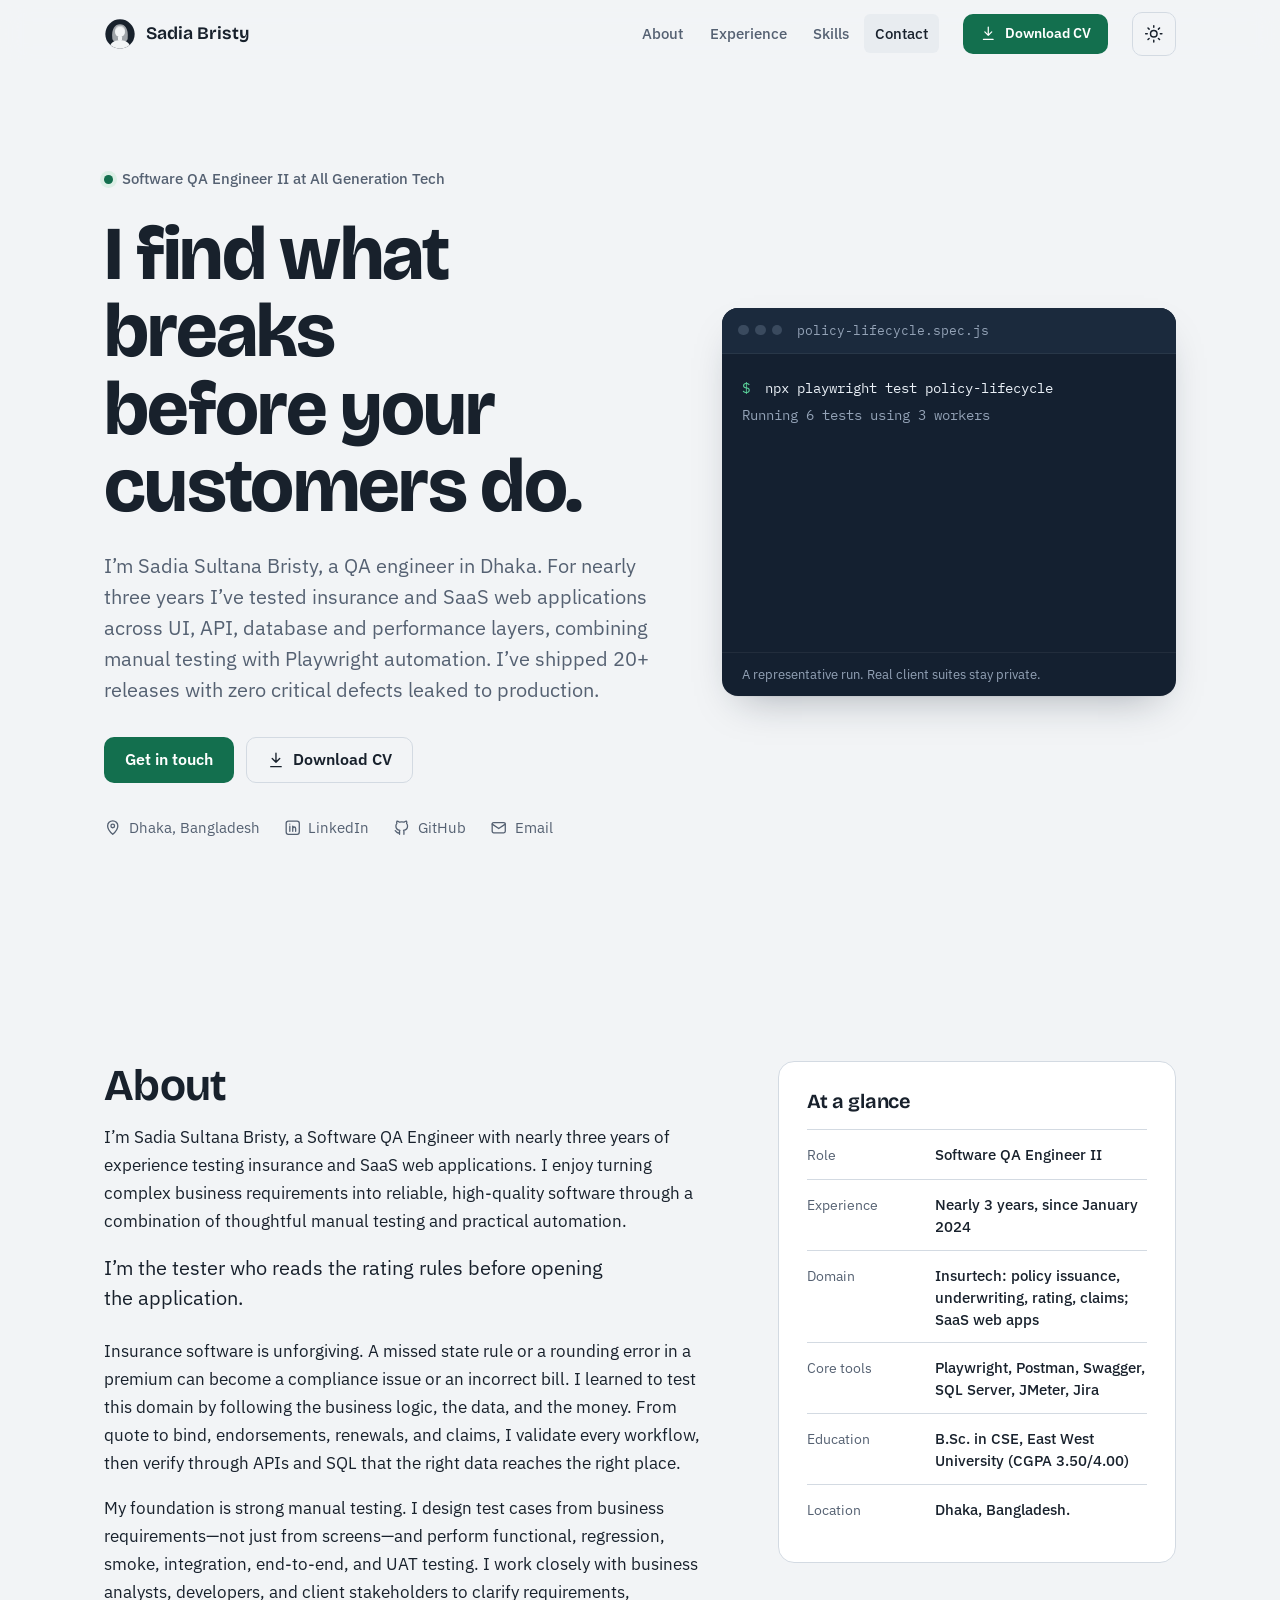
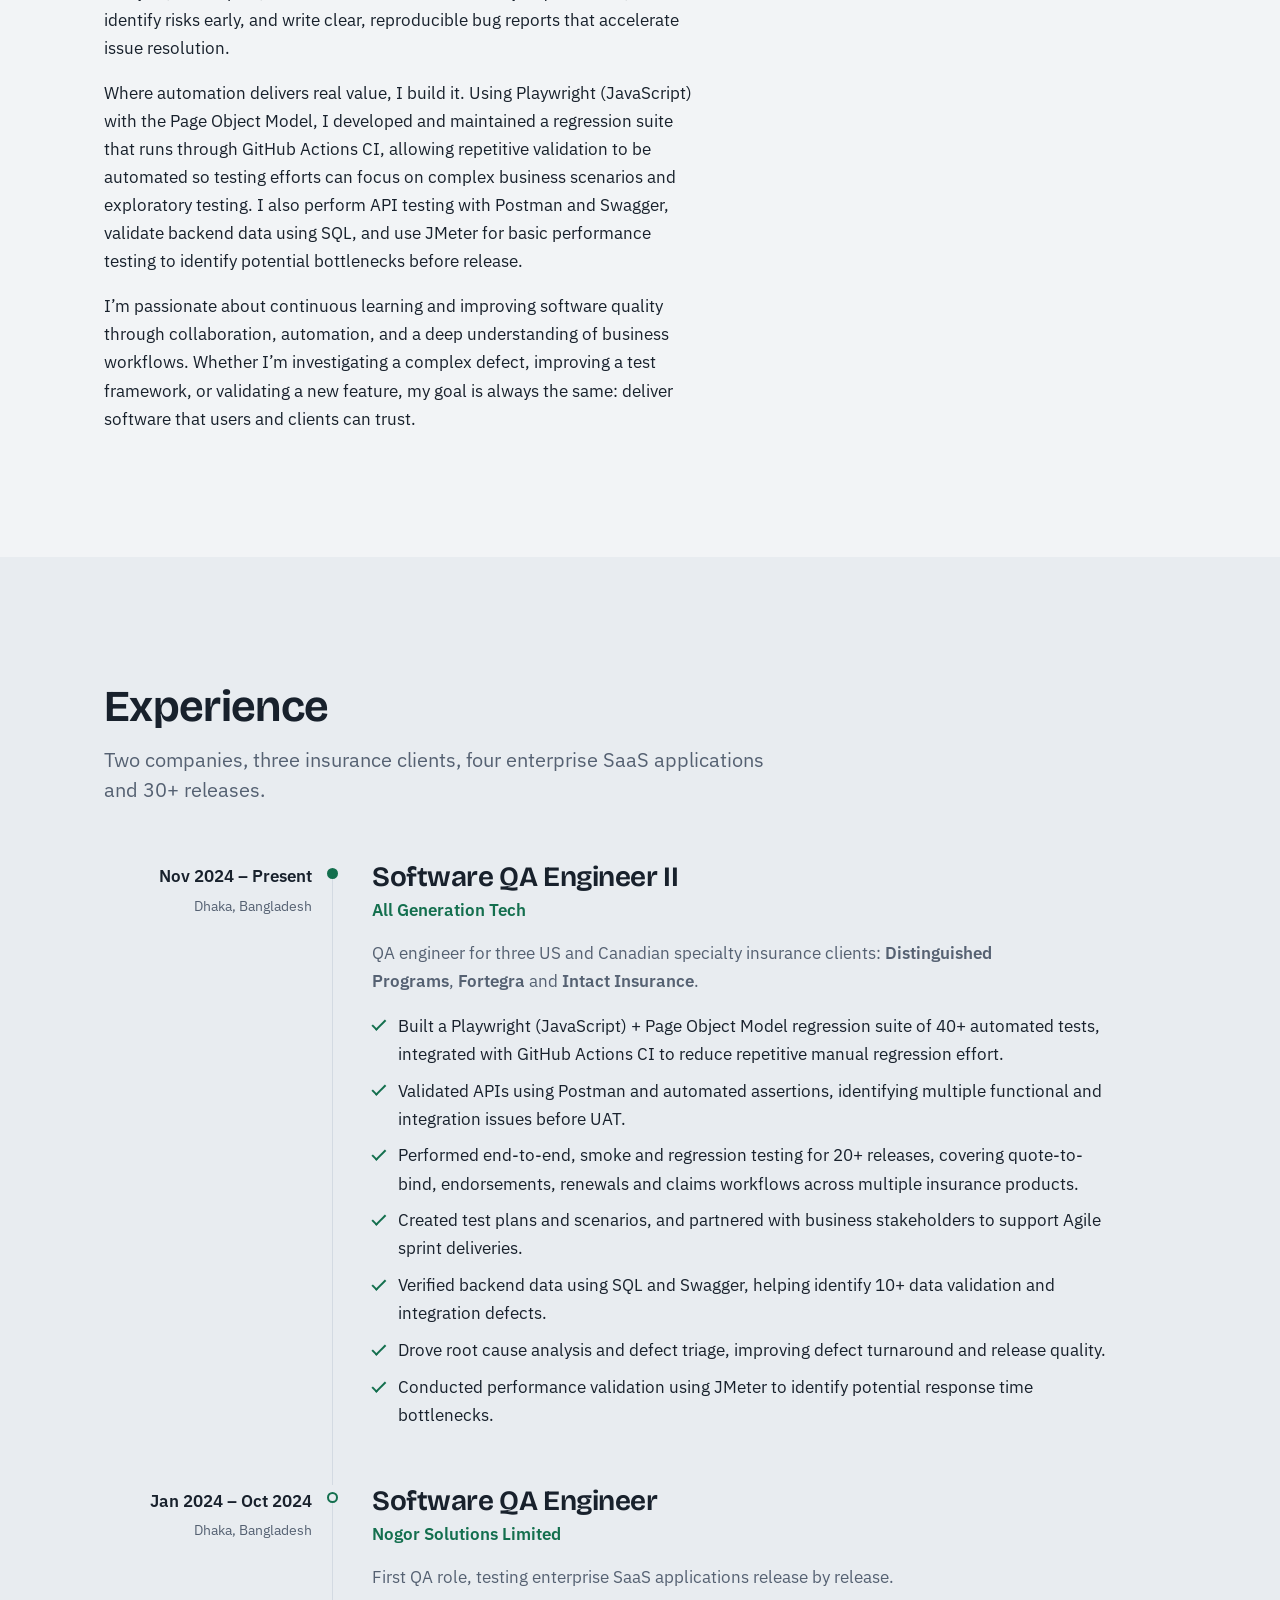
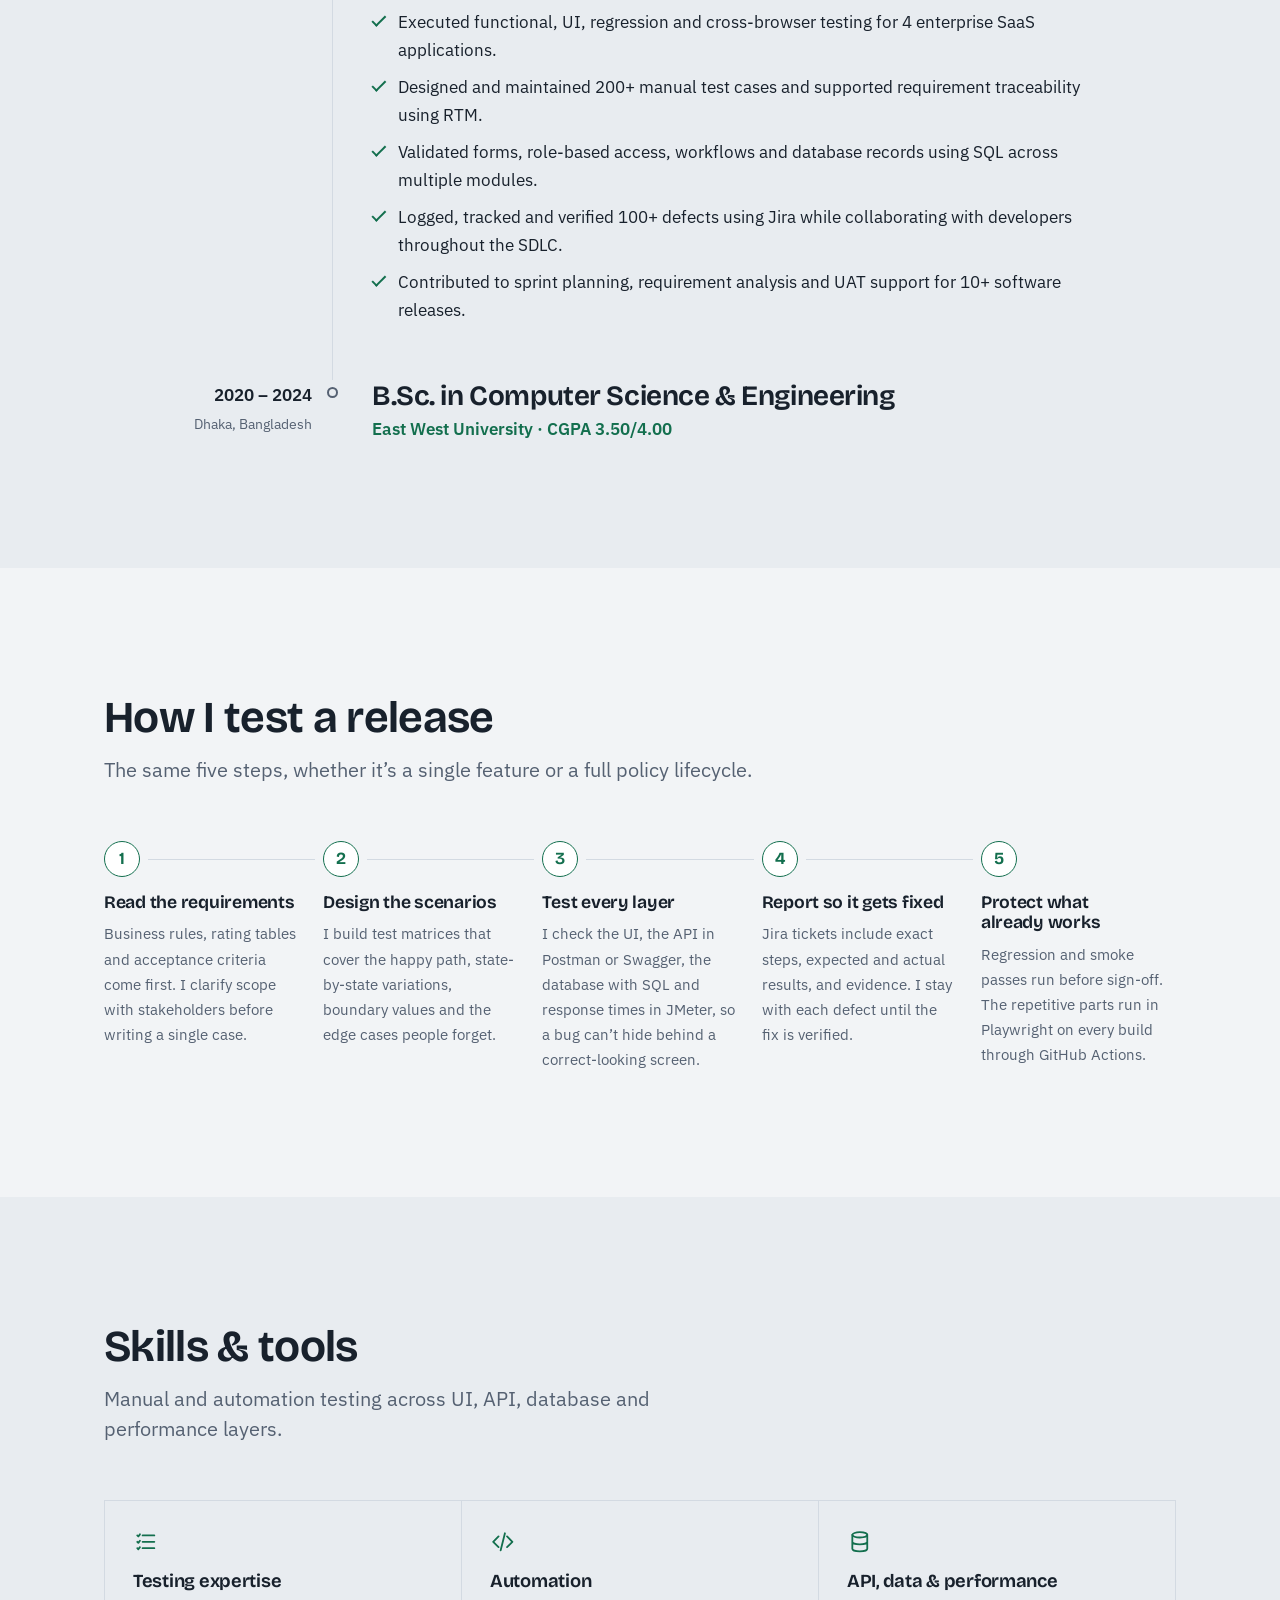
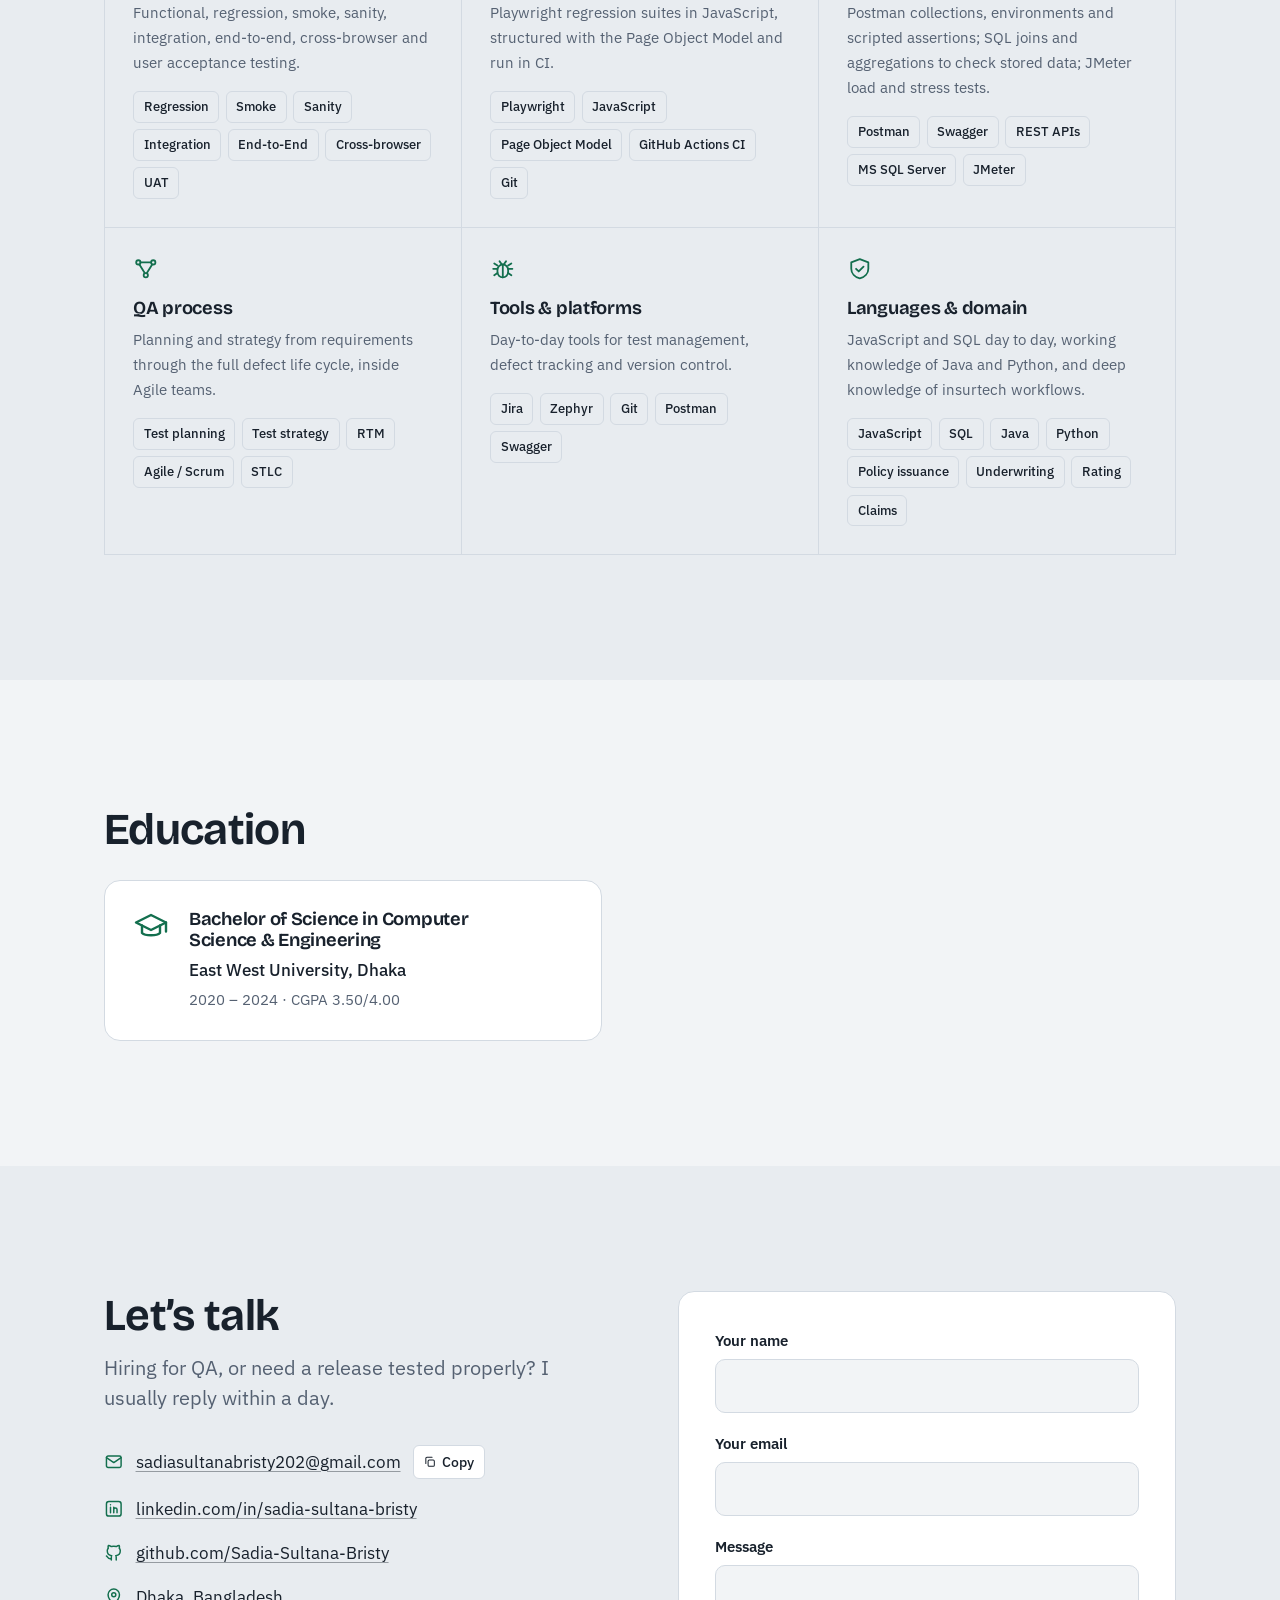
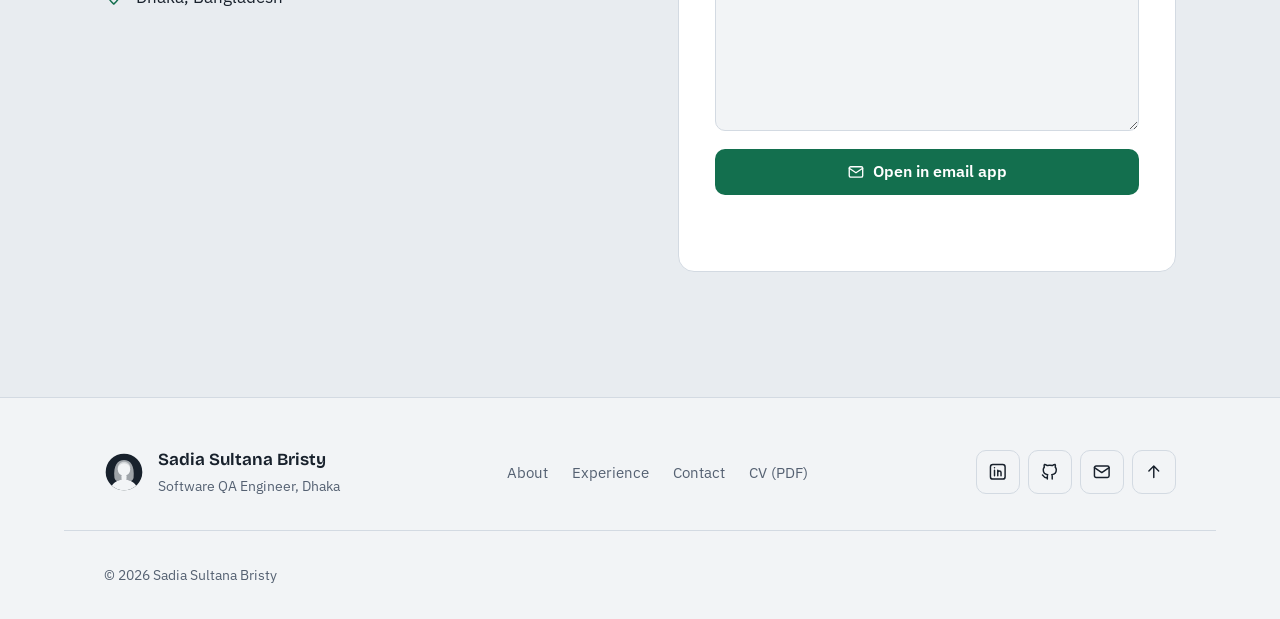
==== commit aef7d02a: "Remove phone number and rewrite About section" ====
--- a/index.html
+++ b/index.html
@@ -74,7 +74,6 @@
     "url": "https://sadia-sultana-bristy.github.io/",
     "image": "https://sadia-sultana-bristy.github.io/assets/img/og-image.png",
     "email": "mailto:sadiasultanabristy202@gmail.com",
-    "telephone": "+8801751436549",
     "address": { "@type": "PostalAddress", "addressLocality": "Dhaka", "addressCountry": "BD" },
     "worksFor": { "@type": "Organization", "name": "All Generation Tech" },
     "alumniOf": { "@type": "CollegeOrUniversity", "name": "East West University" },
@@ -94,7 +93,6 @@
     <symbol id="i-download" viewBox="0 0 24 24"><path d="M12 3v12M7 10l5 5 5-5M5 21h14"/></symbol>
     <symbol id="i-mail" viewBox="0 0 24 24"><rect x="3" y="5" width="18" height="14" rx="2"/><path d="M3 7l9 6 9-6"/></symbol>
     <symbol id="i-linkedin" viewBox="0 0 24 24"><rect x="3" y="3" width="18" height="18" rx="3"/><path d="M8 10v7M8 7v.01M12 17v-4a2 2 0 0 1 4 0v4M12 10v7"/></symbol>
-    <symbol id="i-phone" viewBox="0 0 24 24"><path d="M5 4h4l2 5-2.5 1.5a11 11 0 0 0 5 5L15 13l5 2v4a2 2 0 0 1-2 2A16 16 0 0 1 3 6a2 2 0 0 1 2-2z"/></symbol>
     <symbol id="i-github" viewBox="0 0 24 24"><path d="M9 19c-4.3 1.4-4.3-2.5-6-3m12 5v-3.5c0-1 .1-1.4-.5-2 2.8-.3 5.5-1.4 5.5-6a4.6 4.6 0 0 0-1.3-3.2 4.2 4.2 0 0 0-.1-3.2s-1.1-.3-3.5 1.3a12.3 12.3 0 0 0-6.2 0C6.5 2.8 5.4 3.1 5.4 3.1a4.2 4.2 0 0 0-.1 3.2A4.6 4.6 0 0 0 4 9.5c0 4.6 2.7 5.7 5.5 6-.6.6-.6 1.2-.5 2V21"/></symbol>
     <symbol id="i-pin" viewBox="0 0 24 24"><path d="M12 21s-7-6.2-7-11.5a7 7 0 0 1 14 0C19 14.8 12 21 12 21z"/><circle cx="12" cy="9.5" r="2.5"/></symbol>
     <symbol id="i-check" viewBox="0 0 24 24"><path d="M5 12.5l4.5 4.5L19 7.5"/></symbol>
@@ -202,15 +200,21 @@
       <div class="container about">
         <div class="about__text">
           <h2 id="about-title" class="section__title">About</h2>
-          <p class="section__lead">I’m the tester who reads the rating rules before opening the app.</p>
           <p>
-            Insurance software is unforgiving. A missed state rule or a rounding error in a premium becomes a compliance issue or an incorrect bill. I learned to test this domain by following the money and the data. I trace a policy from quote to bind to claim, then confirm in the API and the database that every number and flag landed where it should.
-          </p>
+            I’m Sadia Sultana Bristy, a Software QA Engineer with nearly three years of experience testing insurance and SaaS web applications. I enjoy turning complex business requirements into reliable, high-quality software through a combination of thoughtful manual testing and practical automation.
+          </p>
+          <p class="section__lead">I’m the tester who reads the rating rules before opening the application.</p>
           <p>
-            My foundation is careful manual testing: functional, regression, smoke, integration, end-to-end and UAT. I write test cases from requirements, not from screens. I work closely with client stakeholders on scope, and I write bug reports that developers can reproduce on the first try.
+            Insurance software is unforgiving. A missed state rule or a rounding error in a premium can become a compliance issue or an incorrect bill. I learned to test this domain by following the business logic, the data, and the money. From quote to bind, endorsements, renewals, and claims, I validate every workflow, then verify through APIs and SQL that the right data reaches the right place.
           </p>
           <p>
-            I automate where it pays off most. I built a Playwright (JavaScript) regression suite of 40+ tests on the Page Object Model, running in GitHub Actions CI, so the repetitive checks run on their own and each sprint’s testing time goes to the edge cases that actually find bugs. For performance, I use JMeter to spot response-time bottlenecks before users do.
+            My foundation is strong manual testing. I design test cases from business requirements—not just from screens—and perform functional, regression, smoke, integration, end-to-end, and UAT testing. I work closely with business analysts, developers, and client stakeholders to clarify requirements, identify risks early, and write clear, reproducible bug reports that accelerate issue resolution.
+          </p>
+          <p>
+            Where automation delivers real value, I build it. Using Playwright (JavaScript) with the Page Object Model, I developed and maintained a regression suite that runs through GitHub Actions CI, allowing repetitive validation to be automated so testing efforts can focus on complex business scenarios and exploratory testing. I also perform API testing with Postman and Swagger, validate backend data using SQL, and use JMeter for basic performance testing to identify potential bottlenecks before release.
+          </p>
+          <p>
+            I’m passionate about continuous learning and improving software quality through collaboration, automation, and a deep understanding of business workflows. Whether I’m investigating a complex defect, improving a test framework, or validating a new feature, my goal is always the same: deliver software that users and clients can trust.
           </p>
         </div>
 
@@ -417,10 +421,6 @@
               <a href="https://github.com/Sadia-Sultana-Bristy" target="_blank" rel="noopener">github.com/Sadia-Sultana-Bristy</a>
             </li>
             <li>
-              <svg class="icon" aria-hidden="true"><use href="#i-phone"/></svg>
-              <a href="tel:+8801751436549">+880 1751436549</a>
-            </li>
-            <li>
               <svg class="icon" aria-hidden="true"><use href="#i-pin"/></svg>
               <span>Dhaka, Bangladesh</span>
             </li>
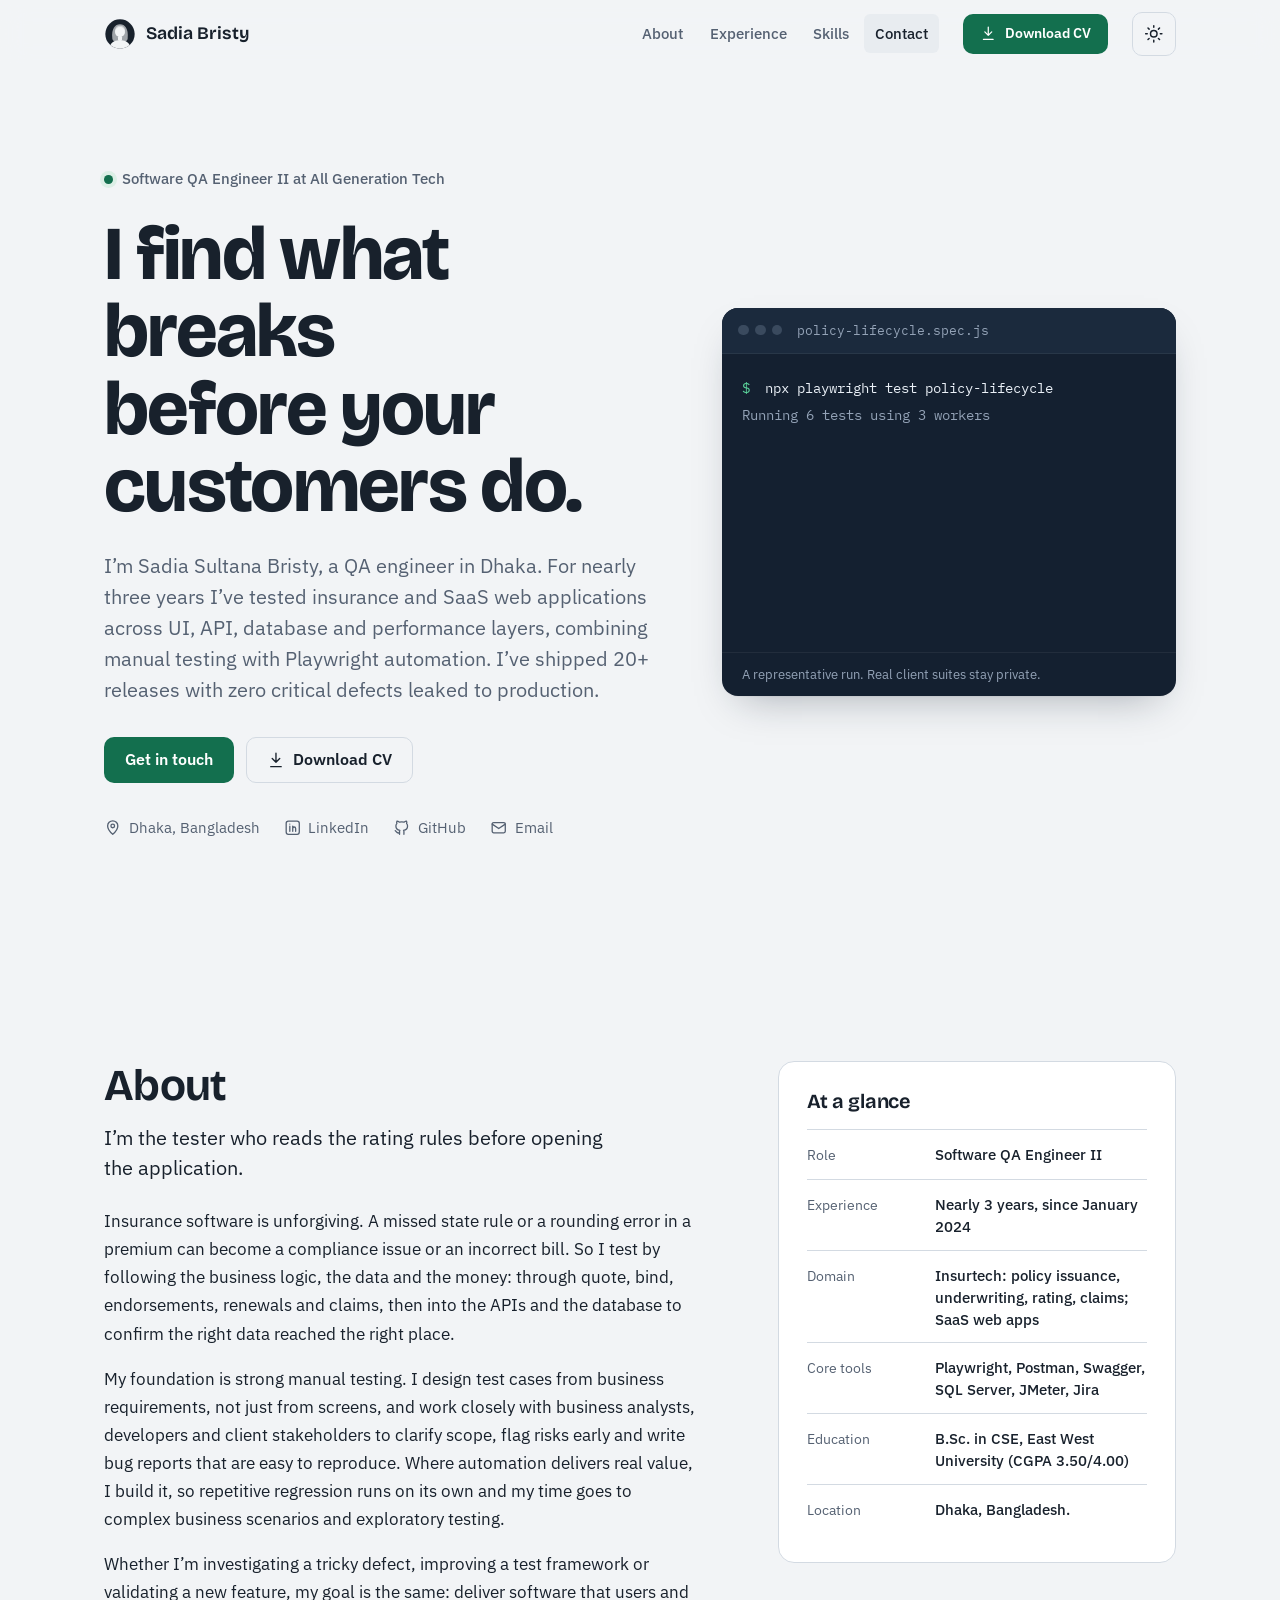
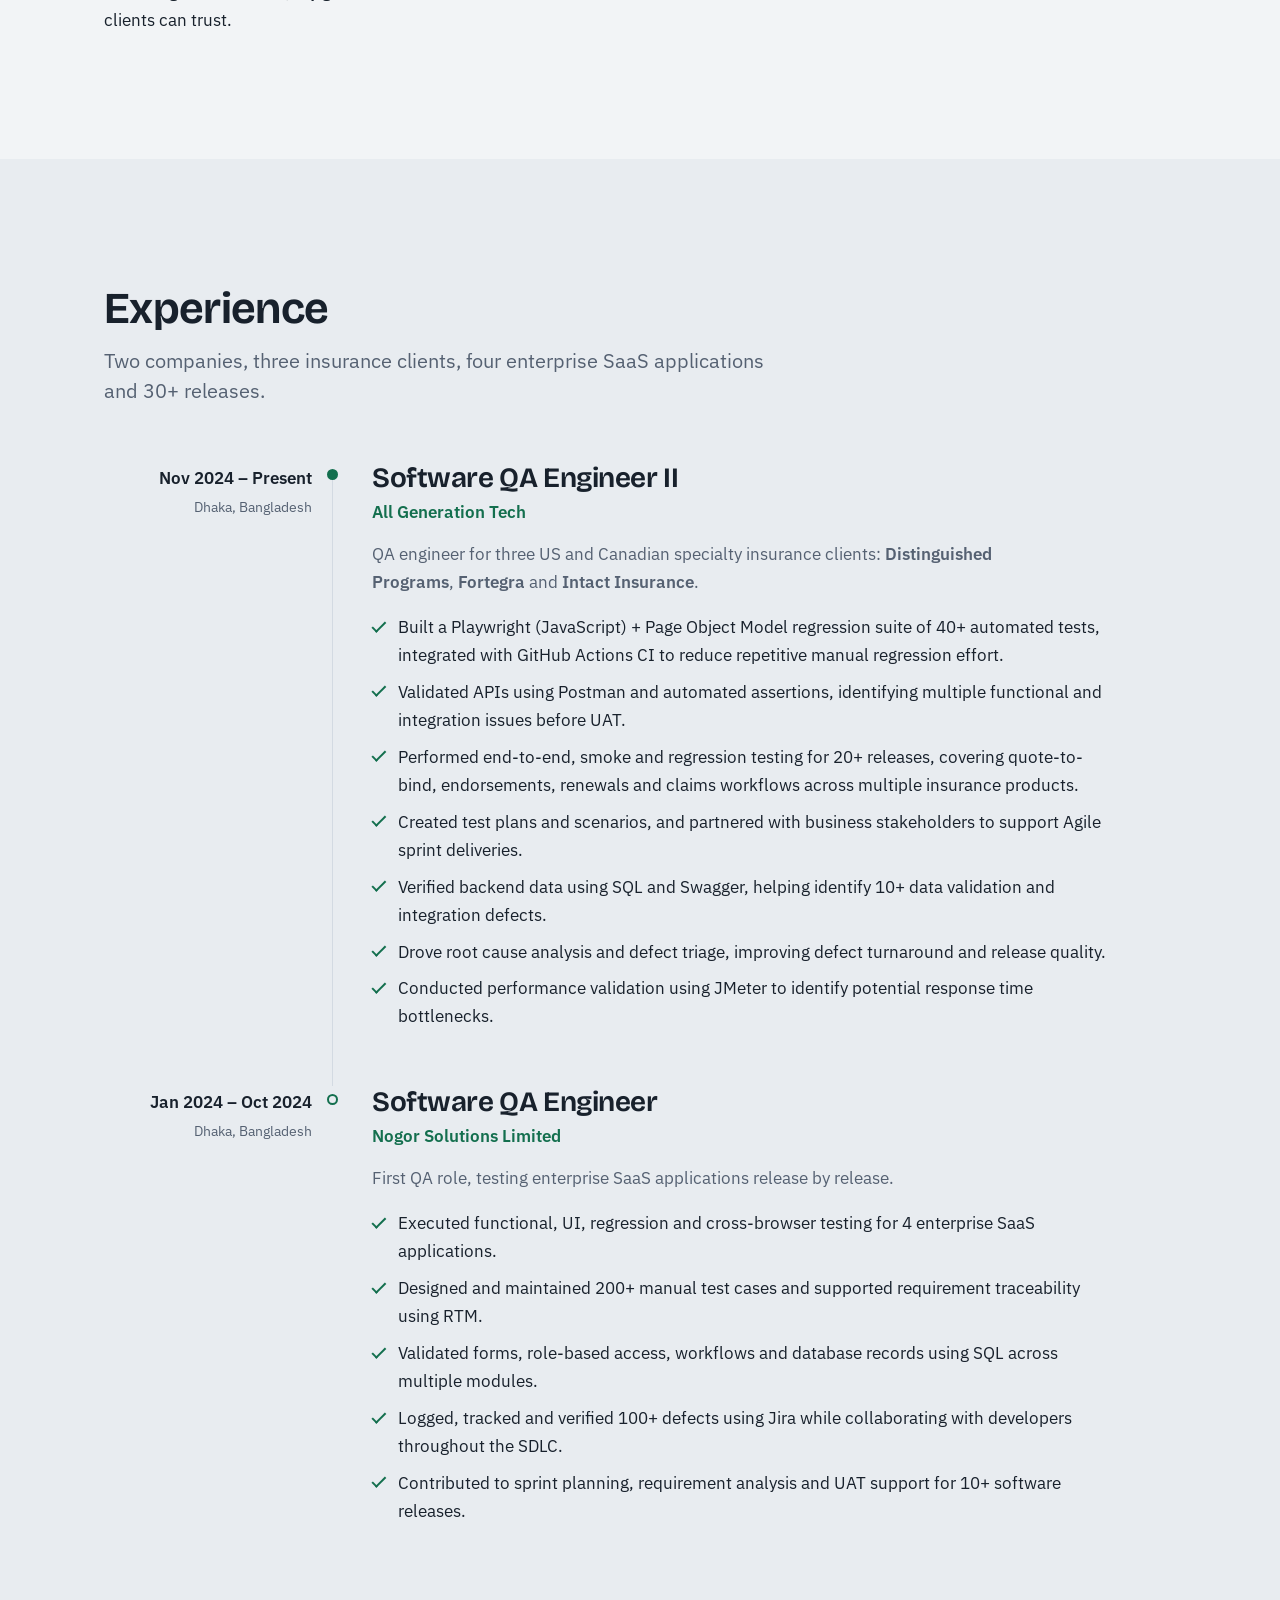
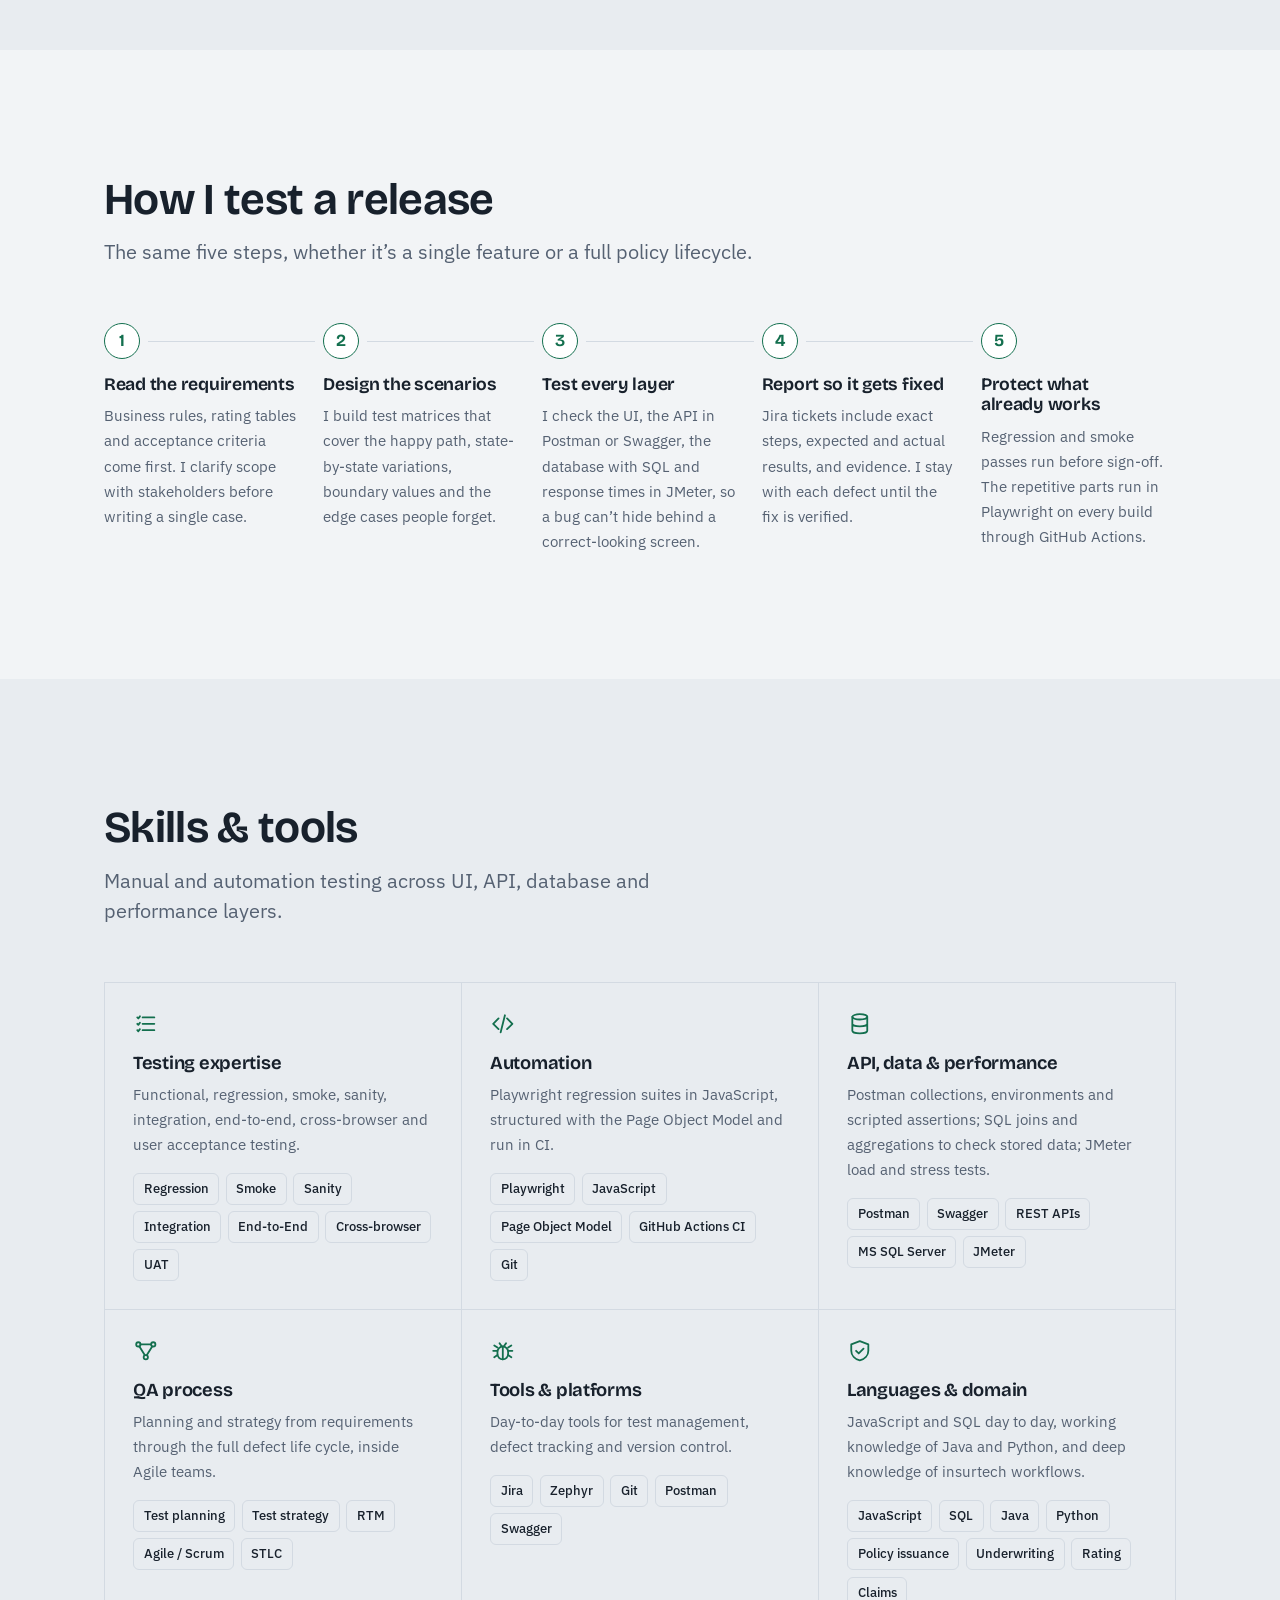
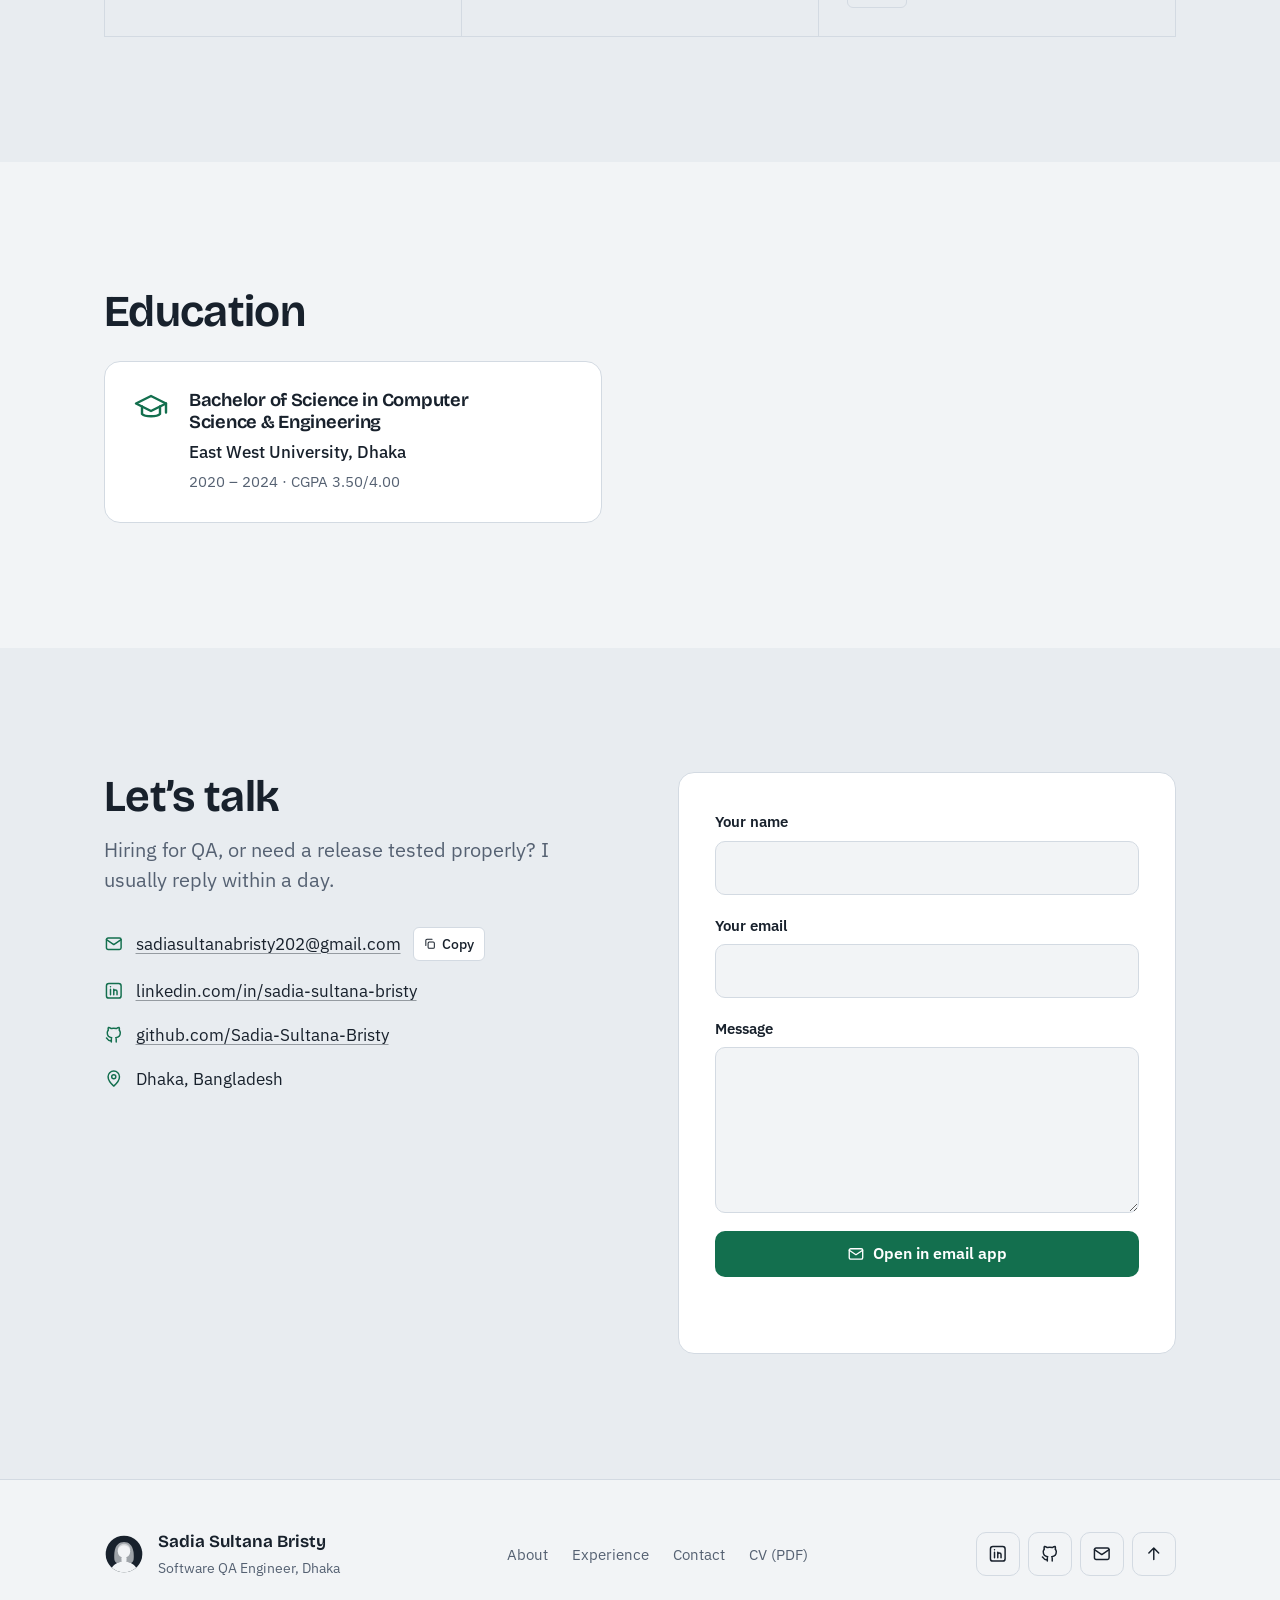
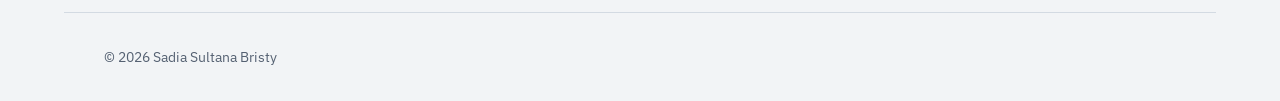
==== commit 53b3f399: "Tighten About section and remove repeated education entry" ====
--- a/index.html
+++ b/index.html
@@ -200,21 +200,15 @@
       <div class="container about">
         <div class="about__text">
           <h2 id="about-title" class="section__title">About</h2>
-          <p>
-            I’m Sadia Sultana Bristy, a Software QA Engineer with nearly three years of experience testing insurance and SaaS web applications. I enjoy turning complex business requirements into reliable, high-quality software through a combination of thoughtful manual testing and practical automation.
-          </p>
           <p class="section__lead">I’m the tester who reads the rating rules before opening the application.</p>
           <p>
-            Insurance software is unforgiving. A missed state rule or a rounding error in a premium can become a compliance issue or an incorrect bill. I learned to test this domain by following the business logic, the data, and the money. From quote to bind, endorsements, renewals, and claims, I validate every workflow, then verify through APIs and SQL that the right data reaches the right place.
+            Insurance software is unforgiving. A missed state rule or a rounding error in a premium can become a compliance issue or an incorrect bill. So I test by following the business logic, the data and the money: through quote, bind, endorsements, renewals and claims, then into the APIs and the database to confirm the right data reached the right place.
           </p>
           <p>
-            My foundation is strong manual testing. I design test cases from business requirements—not just from screens—and perform functional, regression, smoke, integration, end-to-end, and UAT testing. I work closely with business analysts, developers, and client stakeholders to clarify requirements, identify risks early, and write clear, reproducible bug reports that accelerate issue resolution.
+            My foundation is strong manual testing. I design test cases from business requirements, not just from screens, and work closely with business analysts, developers and client stakeholders to clarify scope, flag risks early and write bug reports that are easy to reproduce. Where automation delivers real value, I build it, so repetitive regression runs on its own and my time goes to complex business scenarios and exploratory testing.
           </p>
           <p>
-            Where automation delivers real value, I build it. Using Playwright (JavaScript) with the Page Object Model, I developed and maintained a regression suite that runs through GitHub Actions CI, allowing repetitive validation to be automated so testing efforts can focus on complex business scenarios and exploratory testing. I also perform API testing with Postman and Swagger, validate backend data using SQL, and use JMeter for basic performance testing to identify potential bottlenecks before release.
-          </p>
-          <p>
-            I’m passionate about continuous learning and improving software quality through collaboration, automation, and a deep understanding of business workflows. Whether I’m investigating a complex defect, improving a test framework, or validating a new feature, my goal is always the same: deliver software that users and clients can trust.
+            Whether I’m investigating a tricky defect, improving a test framework or validating a new feature, my goal is the same: deliver software that users and clients can trust.
           </p>
         </div>
 
@@ -281,16 +275,6 @@
             </div>
           </li>
 
-          <li class="timeline__item timeline__item--edu">
-            <div class="timeline__when">
-              <span class="timeline__date">2020 – 2024</span>
-              <span class="timeline__place">Dhaka, Bangladesh</span>
-            </div>
-            <div class="timeline__body">
-              <h3 class="timeline__role">B.Sc. in Computer Science &amp; Engineering</h3>
-              <p class="timeline__org">East West University · CGPA 3.50/4.00</p>
-            </div>
-          </li>
         </ol>
       </div>
     </section>
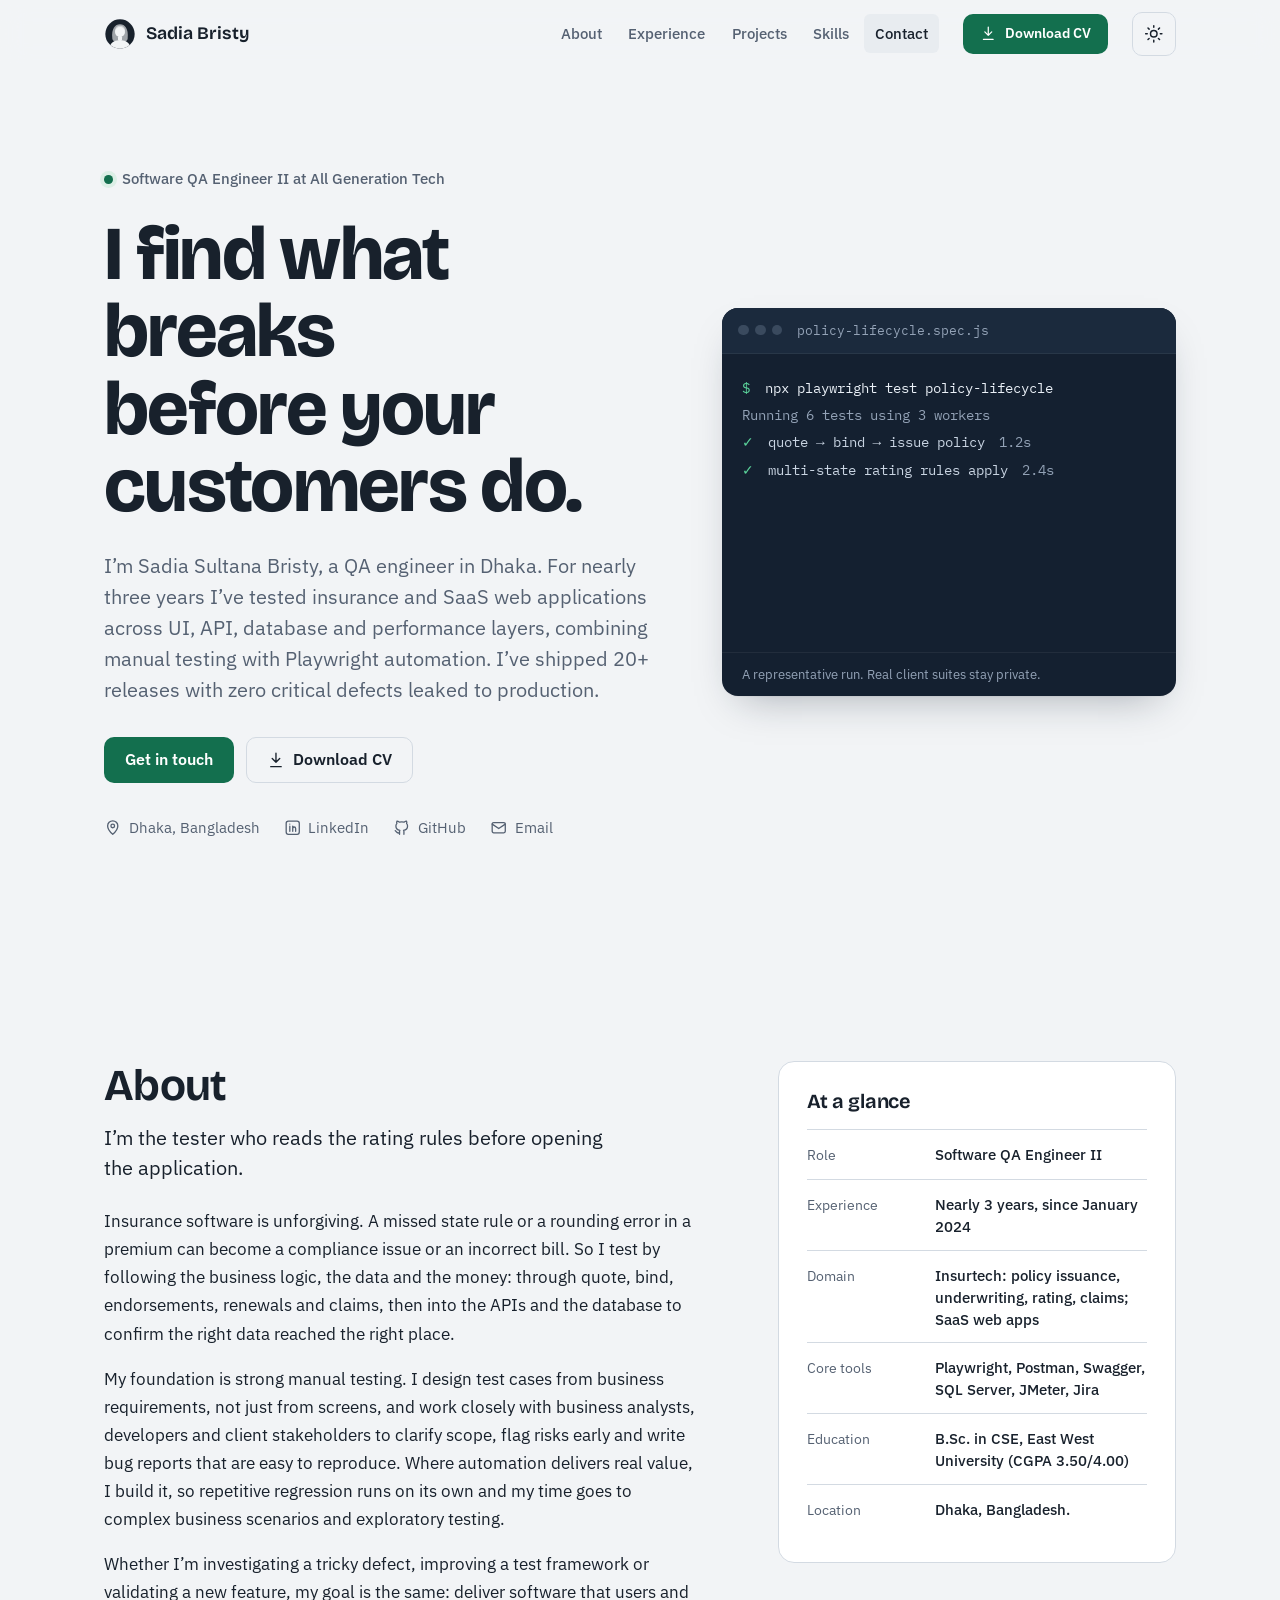
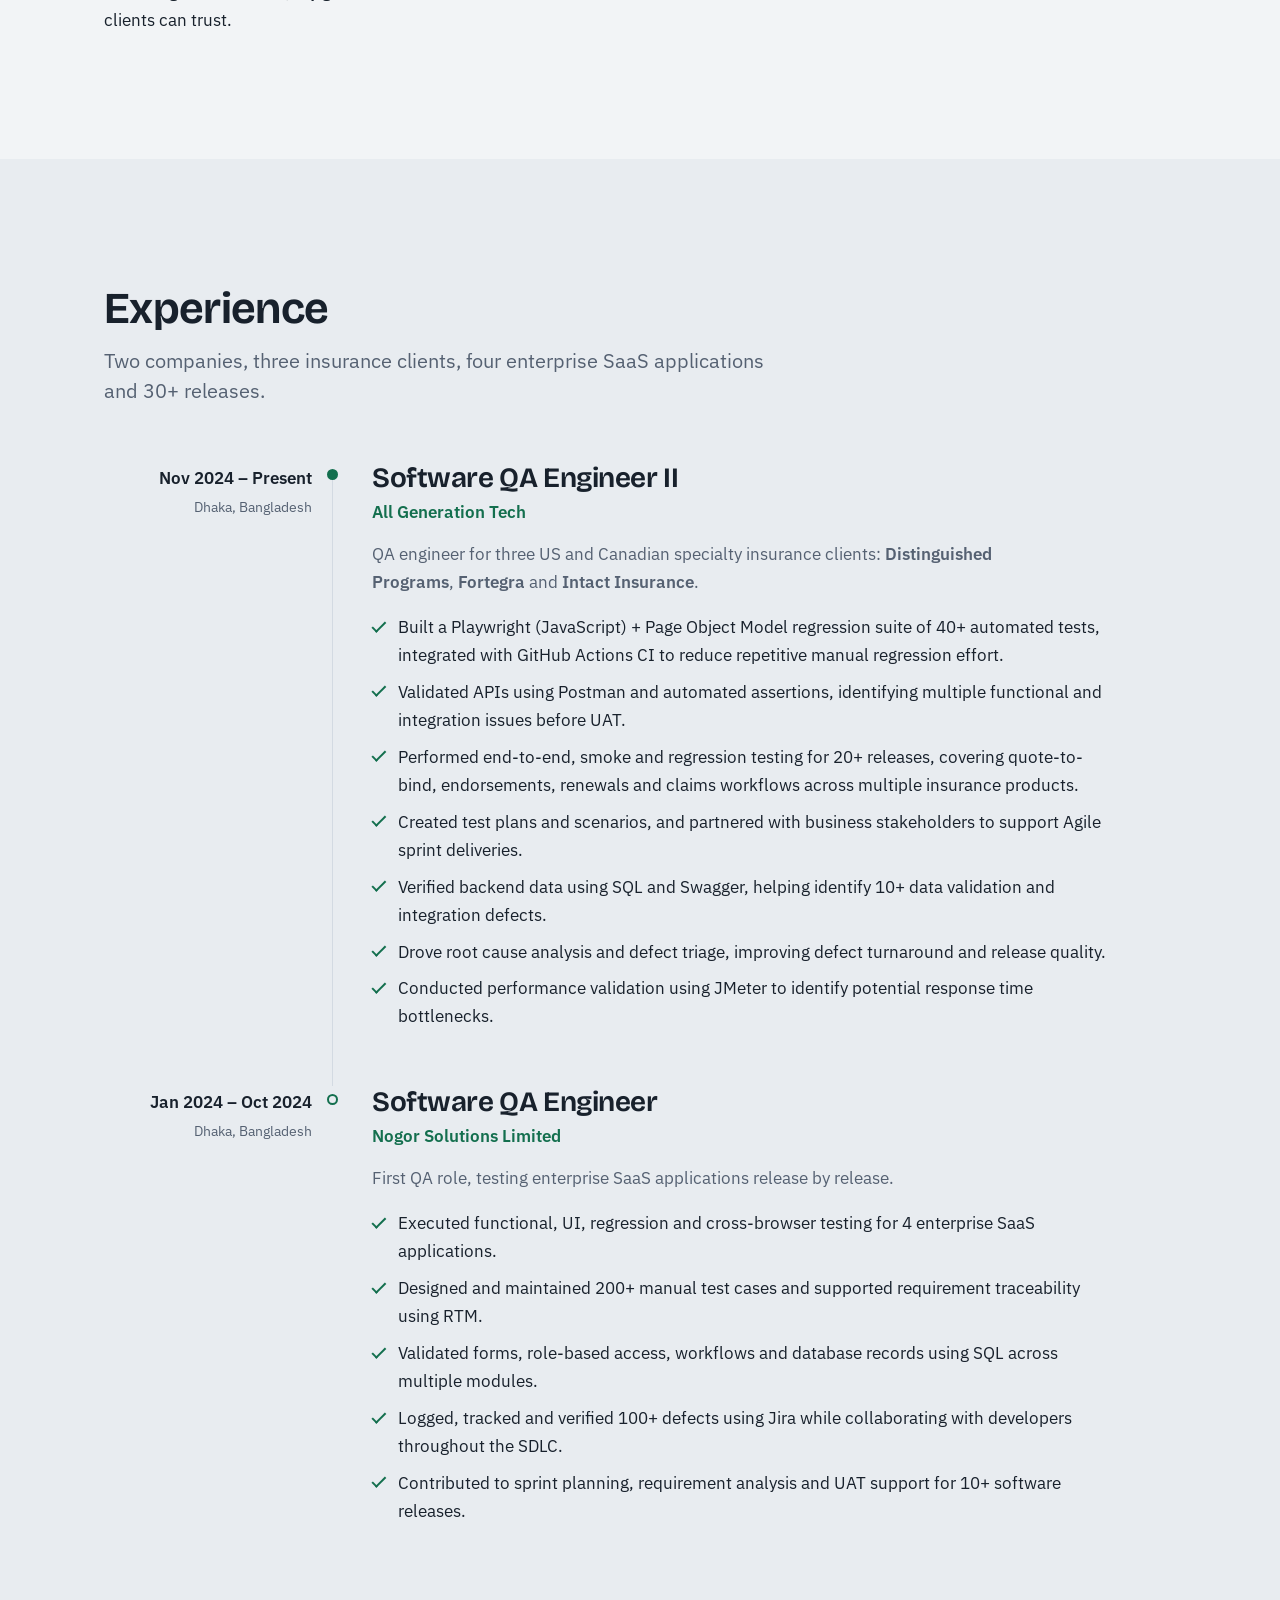
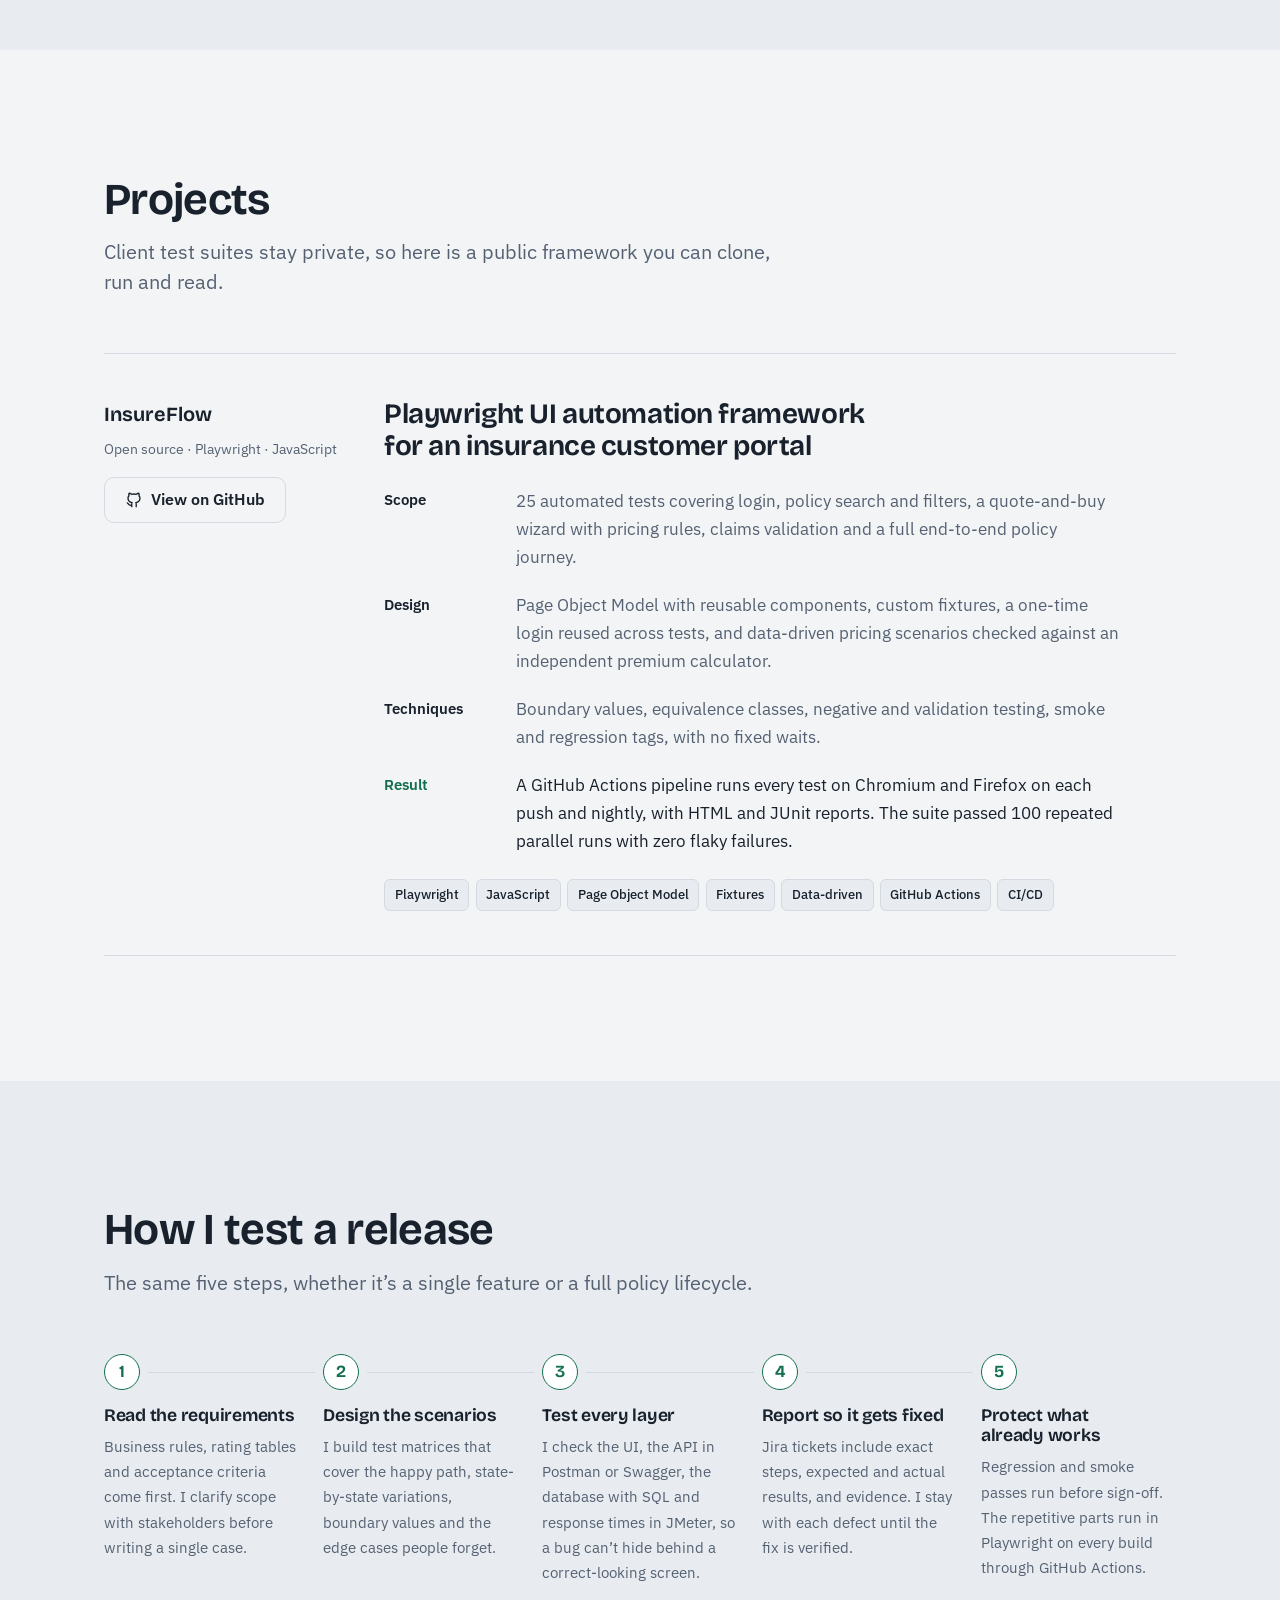
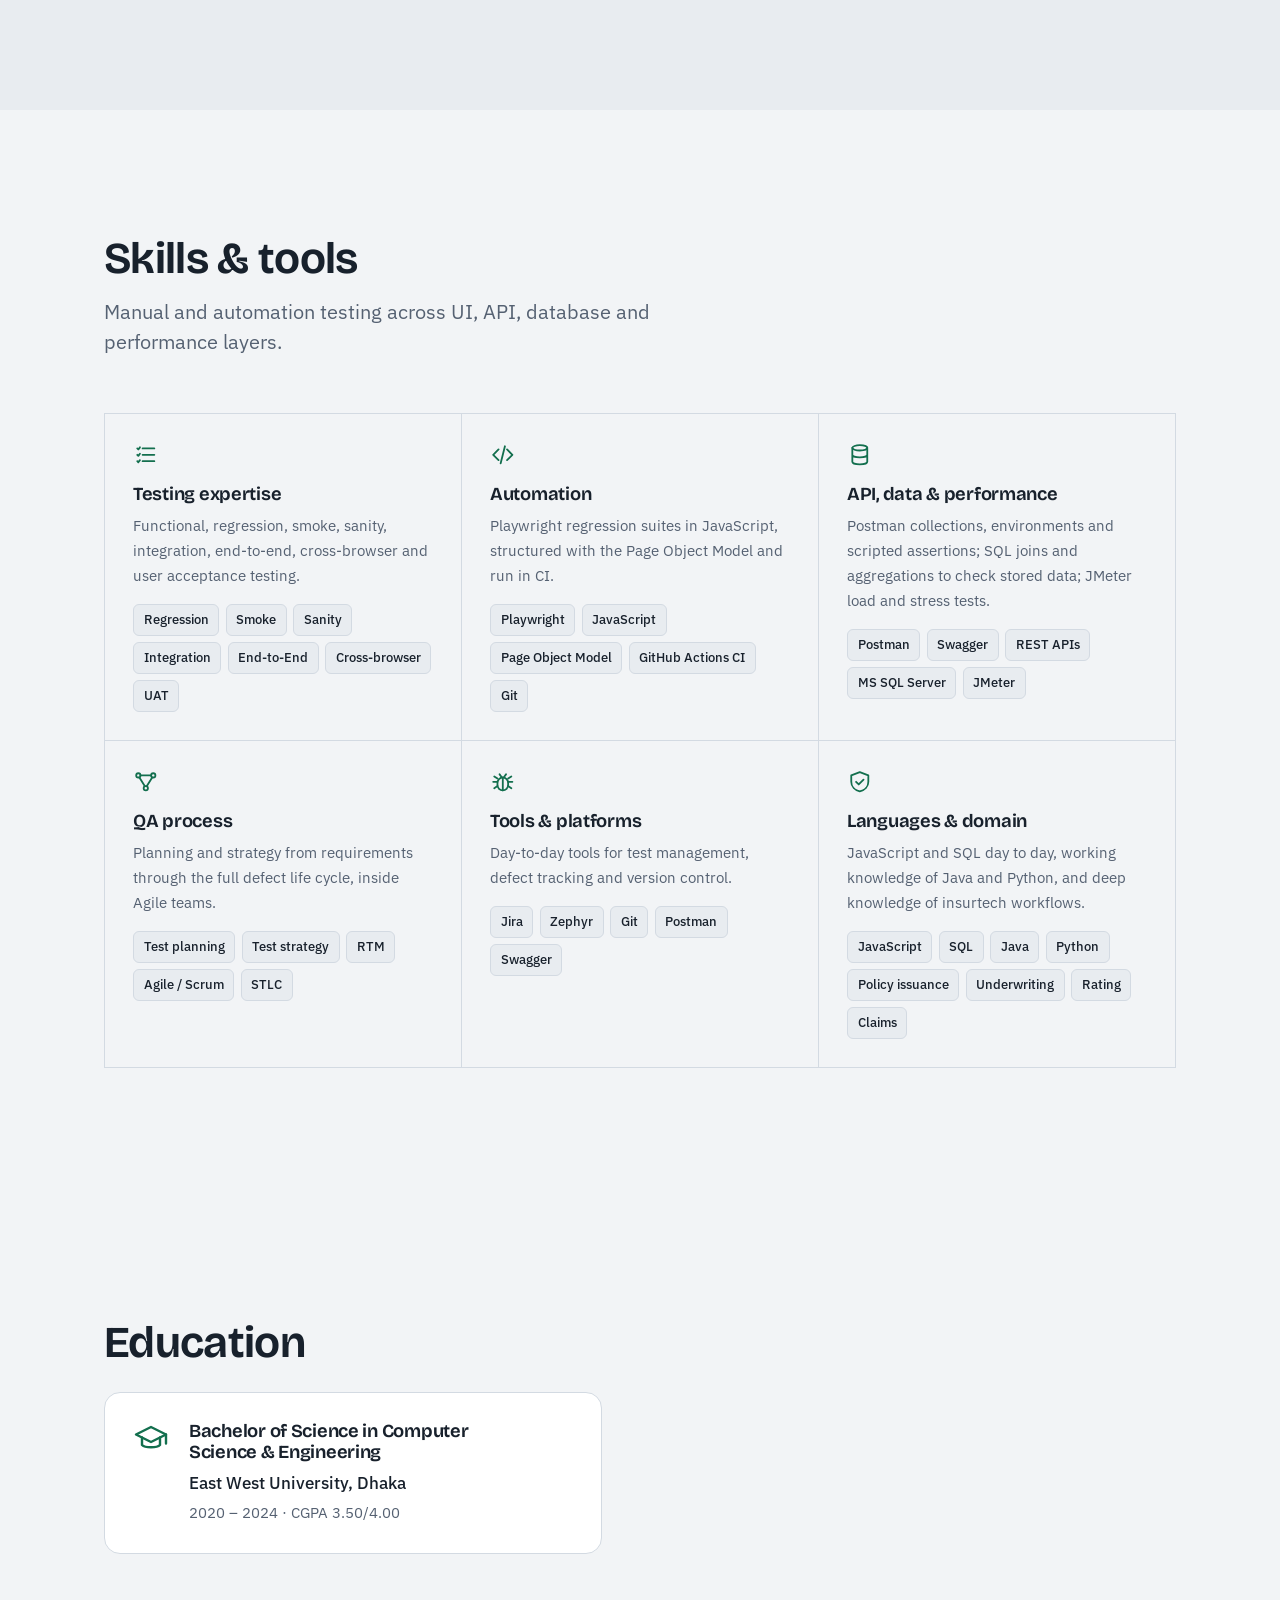
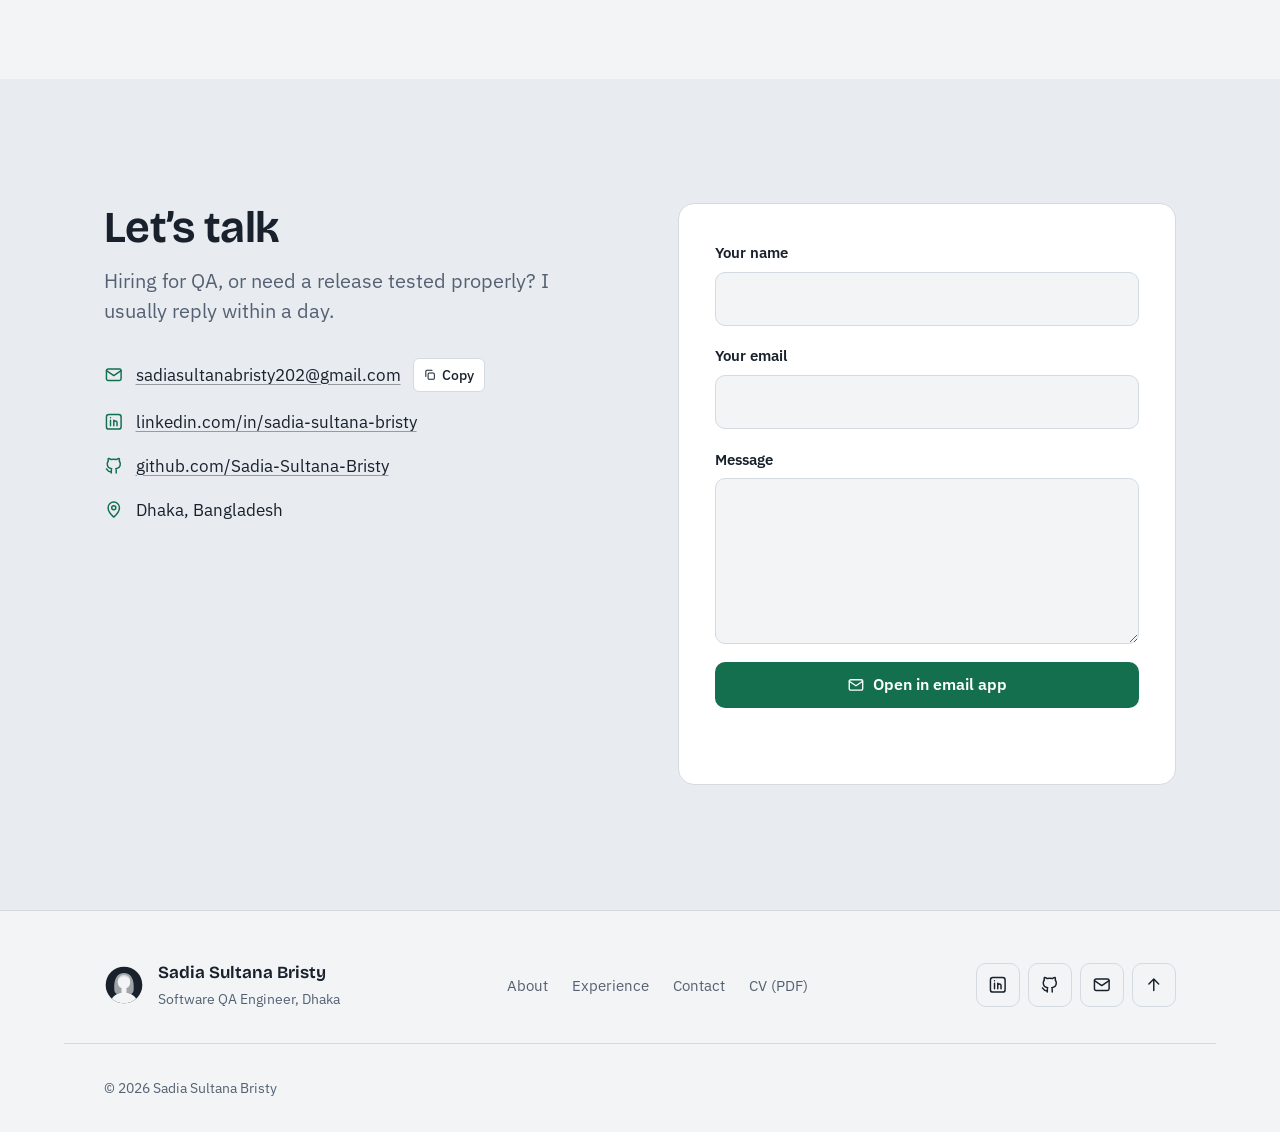
==== commit 72488581: "Add Projects section with InsureFlow Playwright framework" ====
--- a/index.html
+++ b/index.html
@@ -129,6 +129,7 @@
         <ul class="nav__list">
           <li><a href="#about">About</a></li>
           <li><a href="#experience">Experience</a></li>
+          <li><a href="#projects">Projects</a></li>
           <li><a href="#skills">Skills</a></li>
           <li><a href="#contact">Contact</a></li>
         </ul>
@@ -279,8 +280,38 @@
       </div>
     </section>
 
+    <!-- ============================== PROJECTS ============================== -->
+    <section class="section" id="projects" aria-labelledby="projects-title">
+      <div class="container">
+        <header class="section__head">
+          <h2 id="projects-title" class="section__title">Projects</h2>
+          <p class="section__lead">Client test suites stay private, so here is a public framework you can clone, run and read.</p>
+        </header>
+
+        <div class="cases">
+          <article class="case" aria-labelledby="proj-insureflow">
+            <div>
+              <p class="case__client">InsureFlow</p>
+              <p class="case__tags">Open source · Playwright · JavaScript</p>
+              <p class="case__tags" style="margin-top:1rem"><a class="btn btn--ghost" href="https://github.com/Sadia-Sultana-Bristy/insureflow-playwright-automation" target="_blank" rel="noopener"><svg class="icon" aria-hidden="true"><use href="#i-github"/></svg> View on GitHub</a></p>
+            </div>
+            <div>
+              <h3 id="proj-insureflow" class="case__title">Playwright UI automation framework for an insurance customer portal</h3>
+              <dl class="case__steps">
+                <div><dt>Scope</dt><dd>25 automated tests covering login, policy search and filters, a quote-and-buy wizard with pricing rules, claims validation and a full end-to-end policy journey.</dd></div>
+                <div><dt>Design</dt><dd>Page Object Model with reusable components, custom fixtures, a one-time login reused across tests, and data-driven pricing scenarios checked against an independent premium calculator.</dd></div>
+                <div><dt>Techniques</dt><dd>Boundary values, equivalence classes, negative and validation testing, smoke and regression tags, with no fixed waits.</dd></div>
+                <div><dt>Result</dt><dd>A GitHub Actions pipeline runs every test on Chromium and Firefox on each push and nightly, with HTML and JUnit reports. The suite passed 100 repeated parallel runs with zero flaky failures.</dd></div>
+              </dl>
+              <ul class="chips" style="margin-top:1.5rem"><li>Playwright</li><li>JavaScript</li><li>Page Object Model</li><li>Fixtures</li><li>Data-driven</li><li>GitHub Actions</li><li>CI/CD</li></ul>
+            </div>
+          </article>
+        </div>
+      </div>
+    </section>
+
     <!-- ============================== PROCESS ============================== -->
-    <section class="section" id="process" aria-labelledby="process-title">
+    <section class="section section--alt" id="process" aria-labelledby="process-title">
       <div class="container">
         <header class="section__head">
           <h2 id="process-title" class="section__title">How I test a release</h2>
@@ -312,7 +343,7 @@
     </section>
 
     <!-- ============================== SKILLS ============================== -->
-    <section class="section section--alt" id="skills" aria-labelledby="skills-title">
+    <section class="section" id="skills" aria-labelledby="skills-title">
       <div class="container">
         <header class="section__head">
           <h2 id="skills-title" class="section__title">Skills &amp; tools</h2>
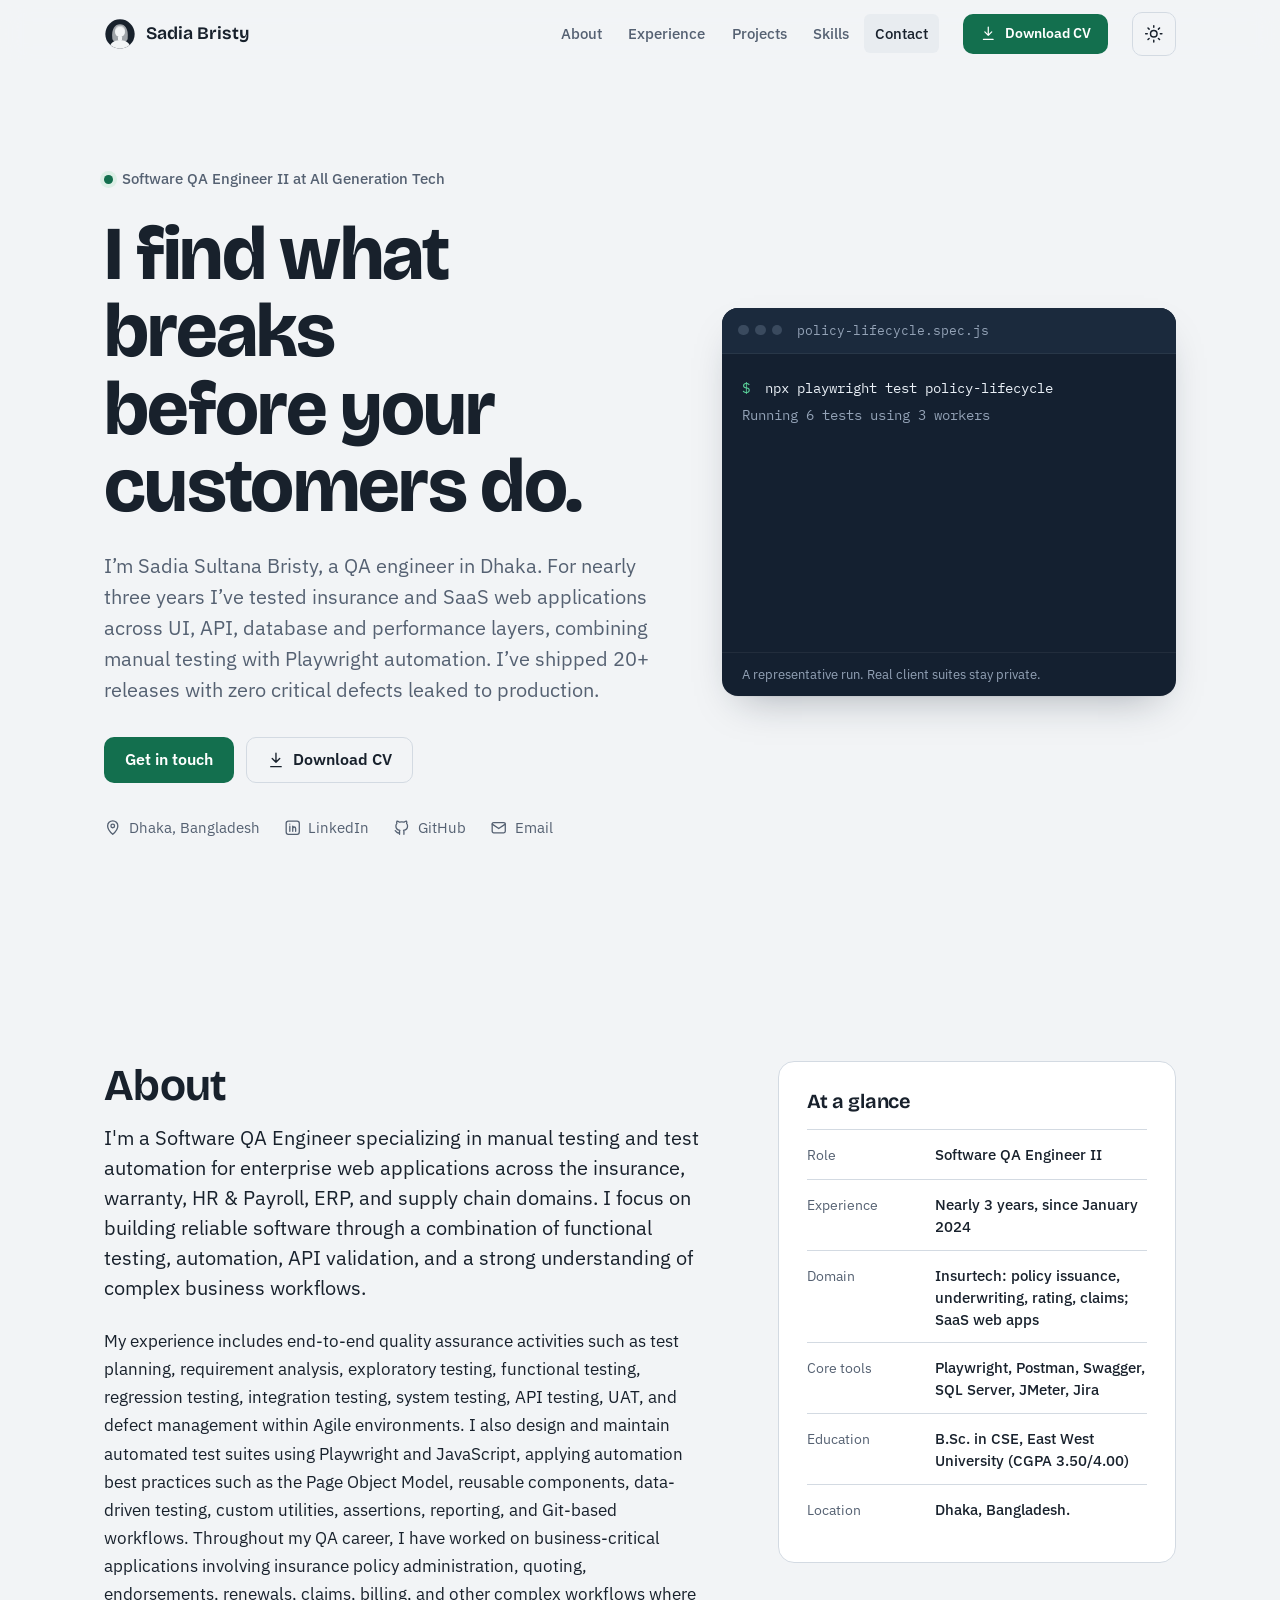
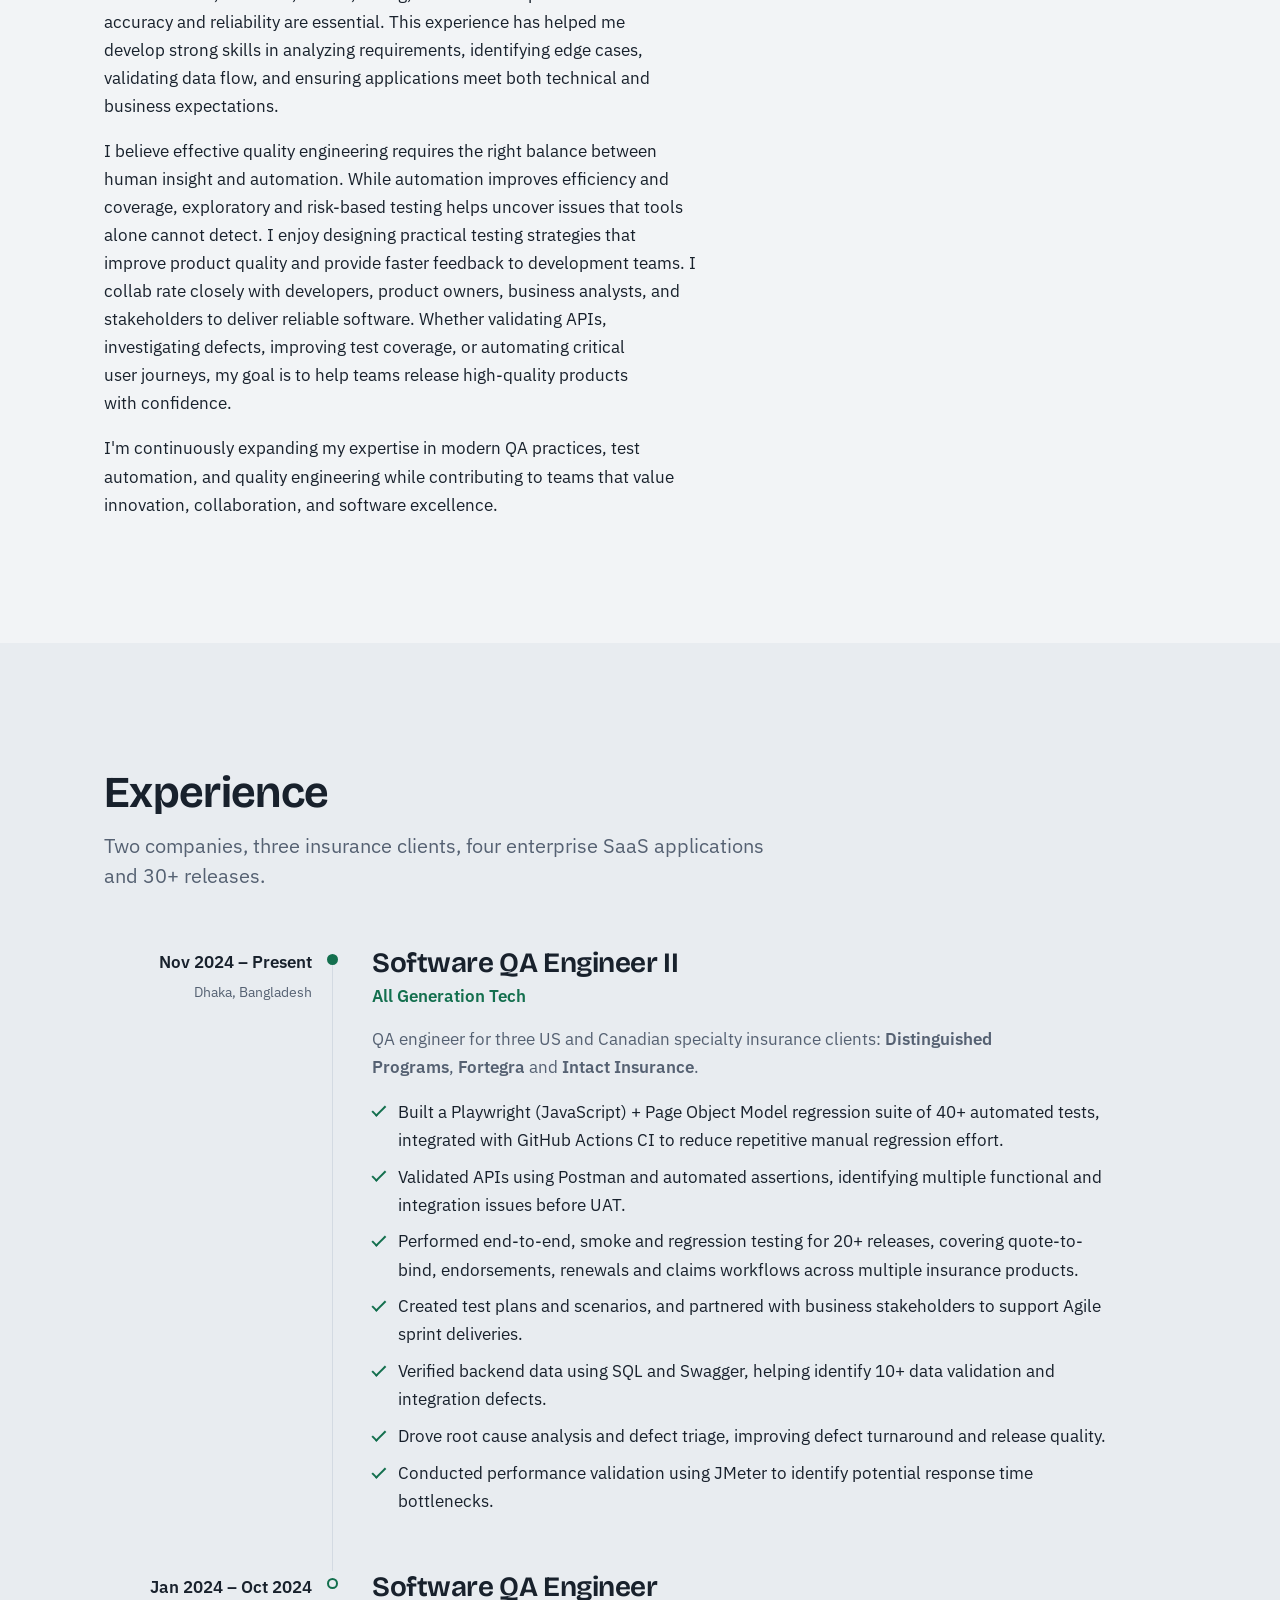
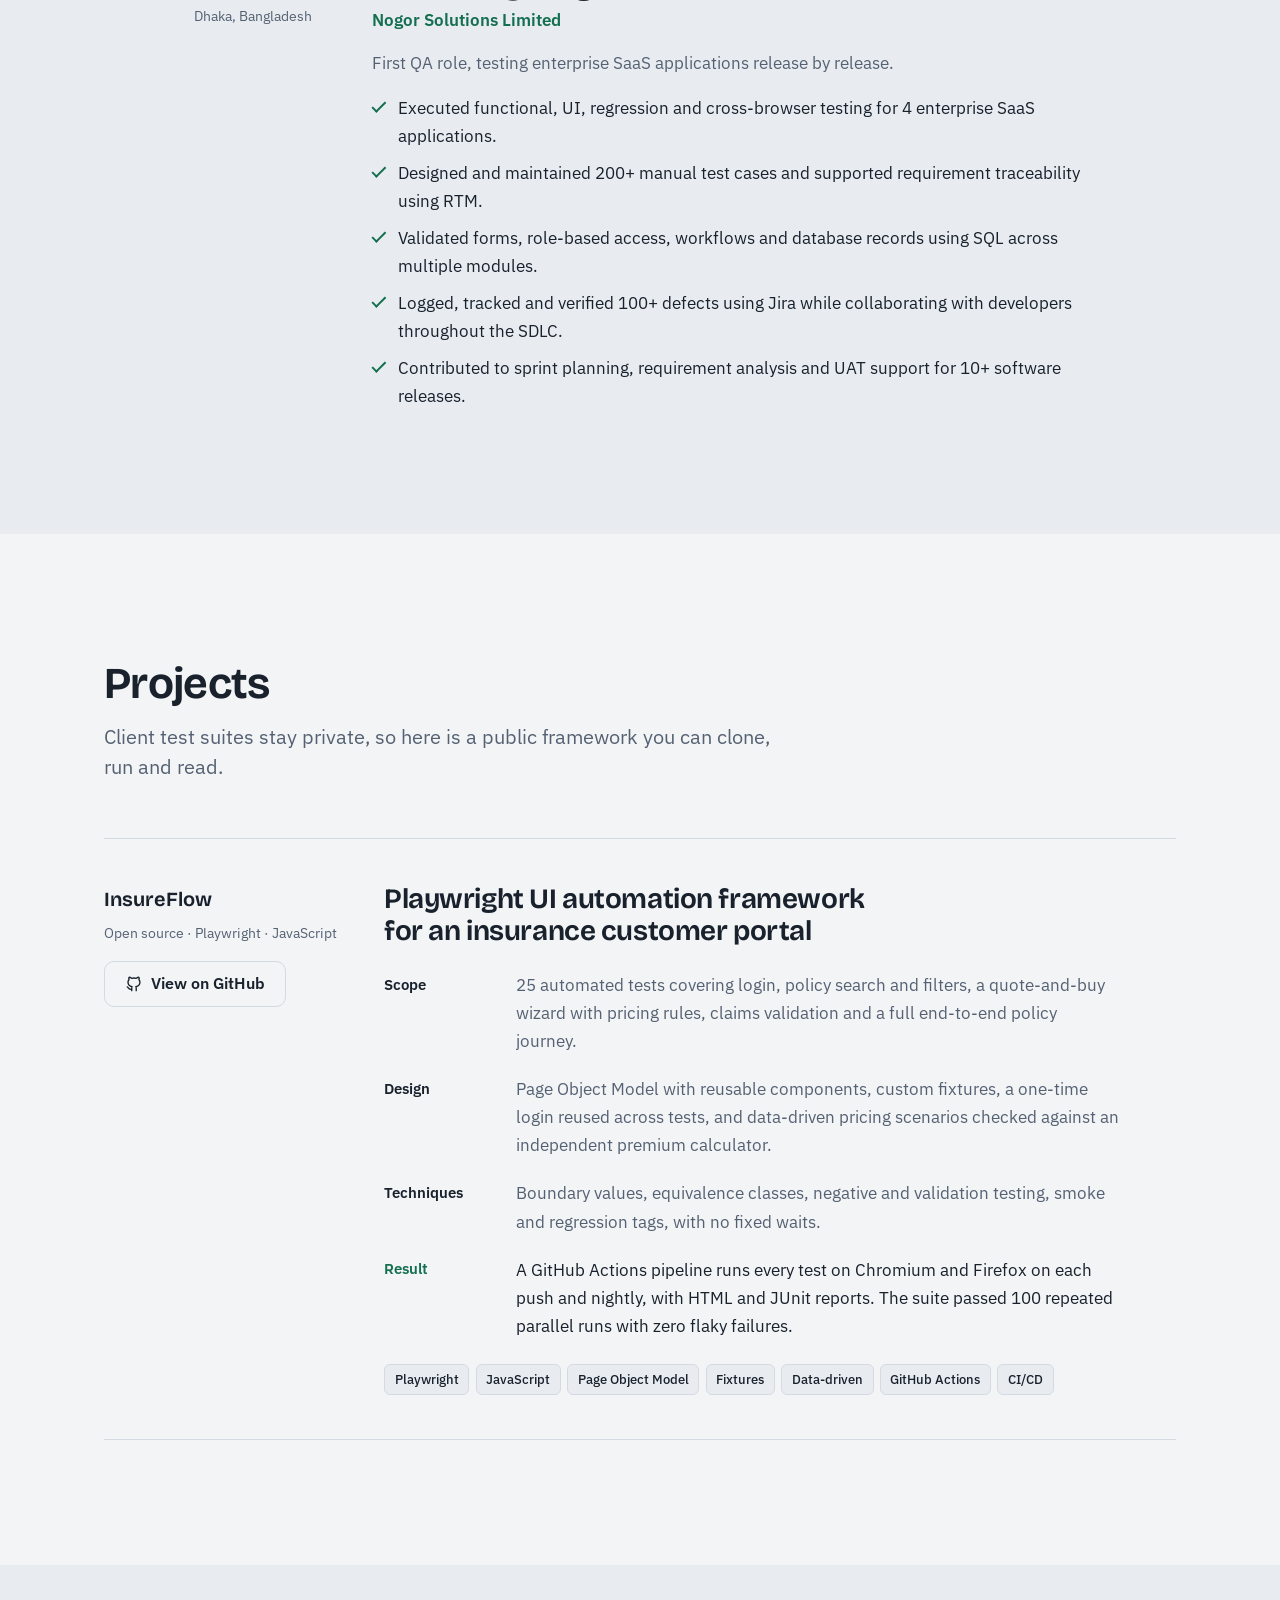
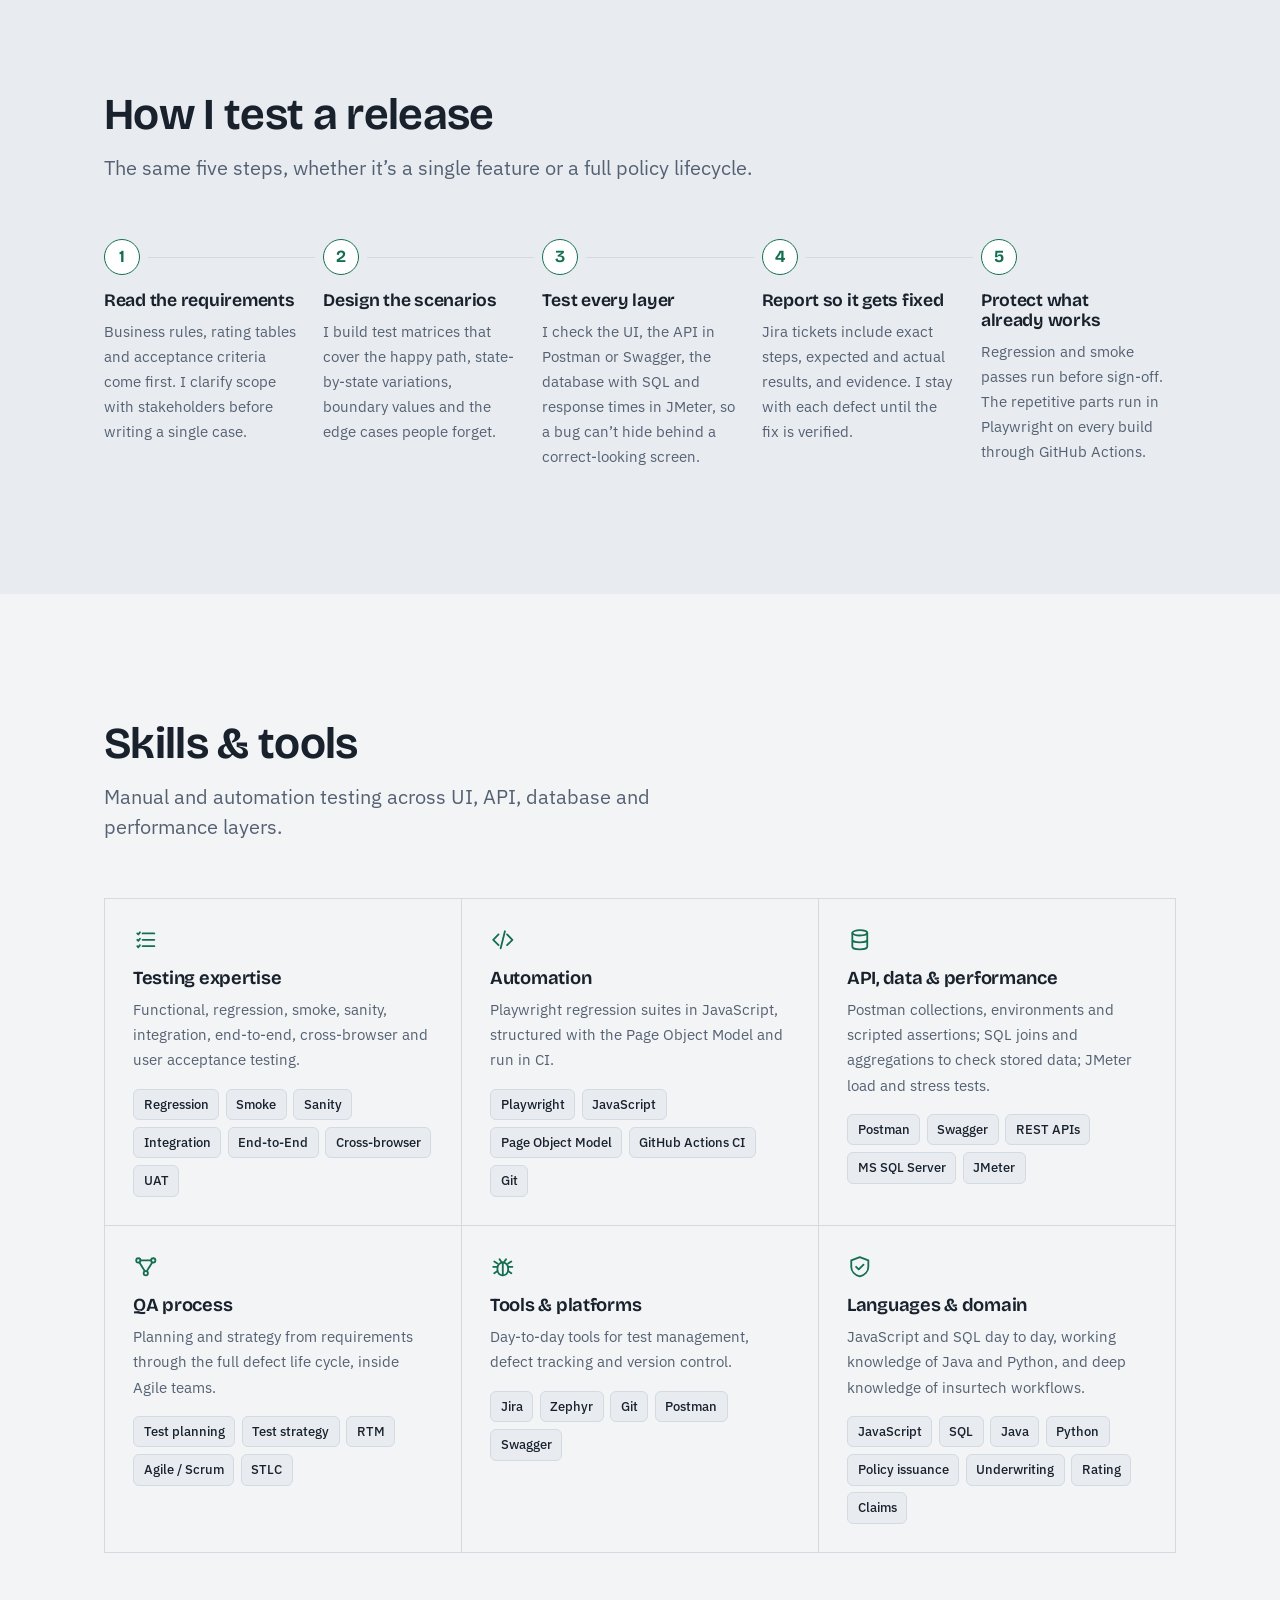
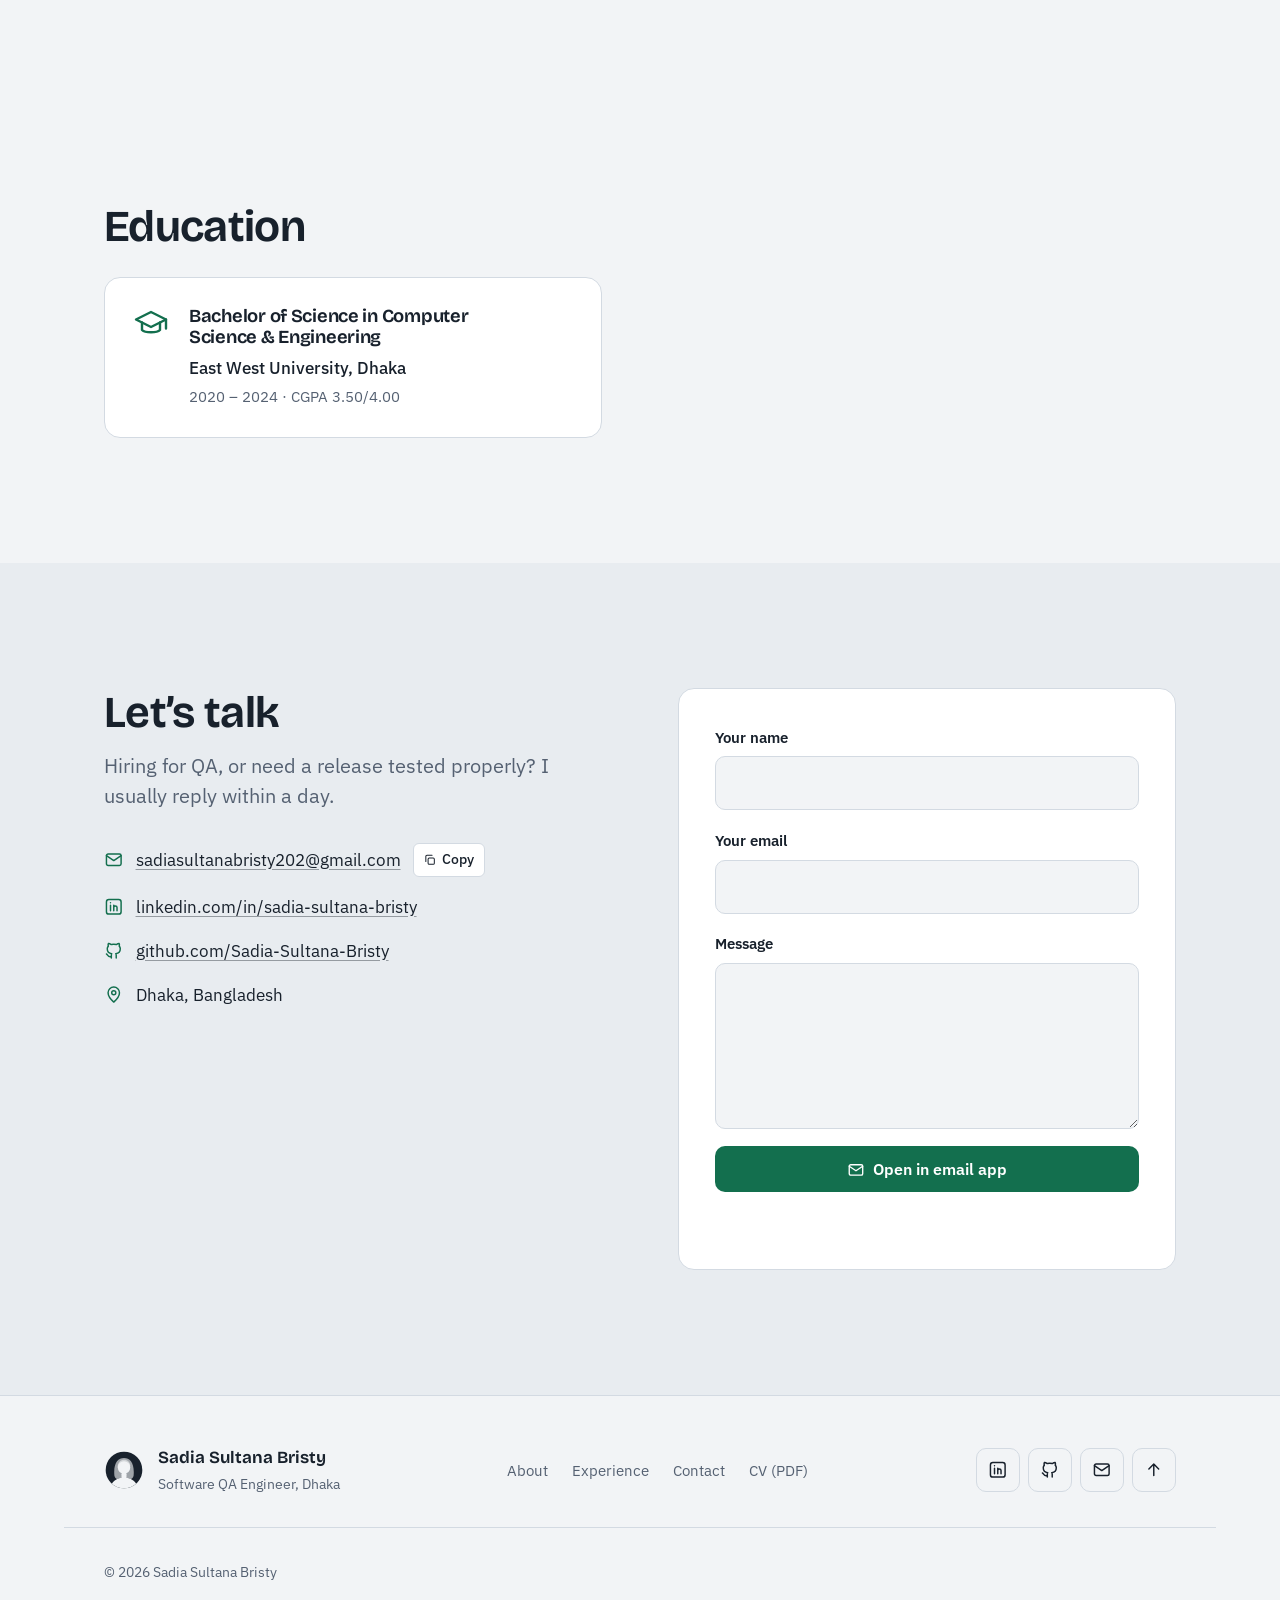
==== commit 4b92b556: "Update index.html" ====
--- a/index.html
+++ b/index.html
@@ -201,15 +201,18 @@
       <div class="container about">
         <div class="about__text">
           <h2 id="about-title" class="section__title">About</h2>
-          <p class="section__lead">I’m the tester who reads the rating rules before opening the application.</p>
+          <p class="section__lead">I'm a Software QA Engineer specializing in manual testing and test automation for enterprise web applications across the insurance, warranty, HR & Payroll, ERP, and supply chain domains. I focus on building reliable software through a combination of functional testing, automation, API validation, and a strong understanding of complex business workflows.</p>
           <p>
-            Insurance software is unforgiving. A missed state rule or a rounding error in a premium can become a compliance issue or an incorrect bill. So I test by following the business logic, the data and the money: through quote, bind, endorsements, renewals and claims, then into the APIs and the database to confirm the right data reached the right place.
+            My experience includes end-to-end quality assurance activities such as test planning, requirement analysis, exploratory testing, functional testing, regression testing, integration testing, system testing, API testing, UAT, and defect management within Agile environments. I also design and maintain automated test suites using Playwright and JavaScript, applying automation best practices such as the Page Object Model, reusable components, data-driven testing, custom utilities, assertions, reporting, and Git-based workflows.
+
+            Throughout my QA career, I have worked on business-critical applications involving insurance policy administration, quoting, endorsements, renewals, claims, billing, and other complex workflows where accuracy and reliability are essential. This experience has helped me develop strong skills in analyzing requirements, identifying edge cases, validating data flow, and ensuring applications meet both technical and business expectations. </p>
+          <p>
+            I believe effective quality engineering requires the right balance between human insight and automation. While automation improves efficiency and coverage, exploratory and risk-based testing helps uncover issues that tools alone cannot detect. I enjoy designing practical testing strategies that improve product quality and provide faster feedback to development teams.
+
+            I collab rate closely with developers, product owners, business analysts, and stakeholders to deliver reliable software. Whether validating APIs, investigating defects, improving test coverage, or automating critical user journeys, my goal is to help teams release high-quality products with confidence.
           </p>
           <p>
-            My foundation is strong manual testing. I design test cases from business requirements, not just from screens, and work closely with business analysts, developers and client stakeholders to clarify scope, flag risks early and write bug reports that are easy to reproduce. Where automation delivers real value, I build it, so repetitive regression runs on its own and my time goes to complex business scenarios and exploratory testing.
-          </p>
-          <p>
-            Whether I’m investigating a tricky defect, improving a test framework or validating a new feature, my goal is the same: deliver software that users and clients can trust.
+            I'm continuously expanding my expertise in modern QA practices, test automation, and quality engineering while contributing to teams that value innovation, collaboration, and software excellence.
           </p>
         </div>
 
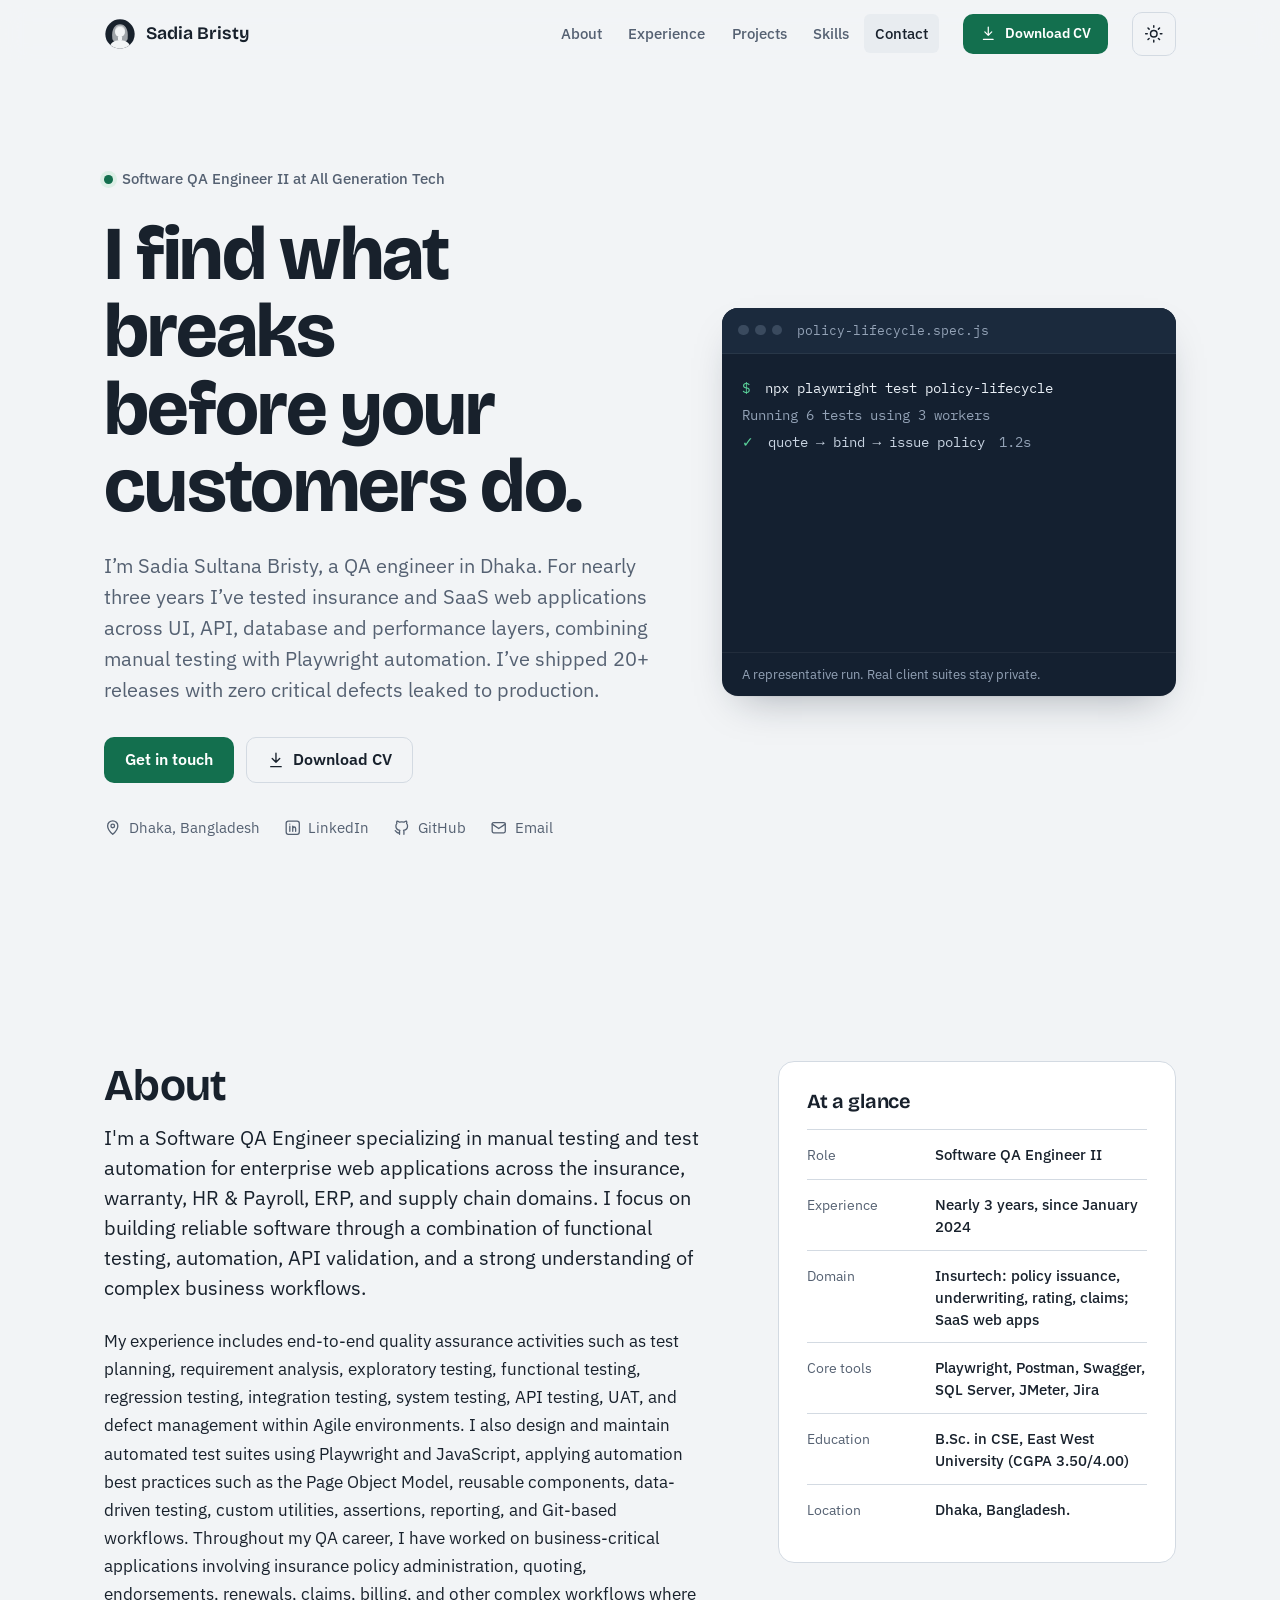
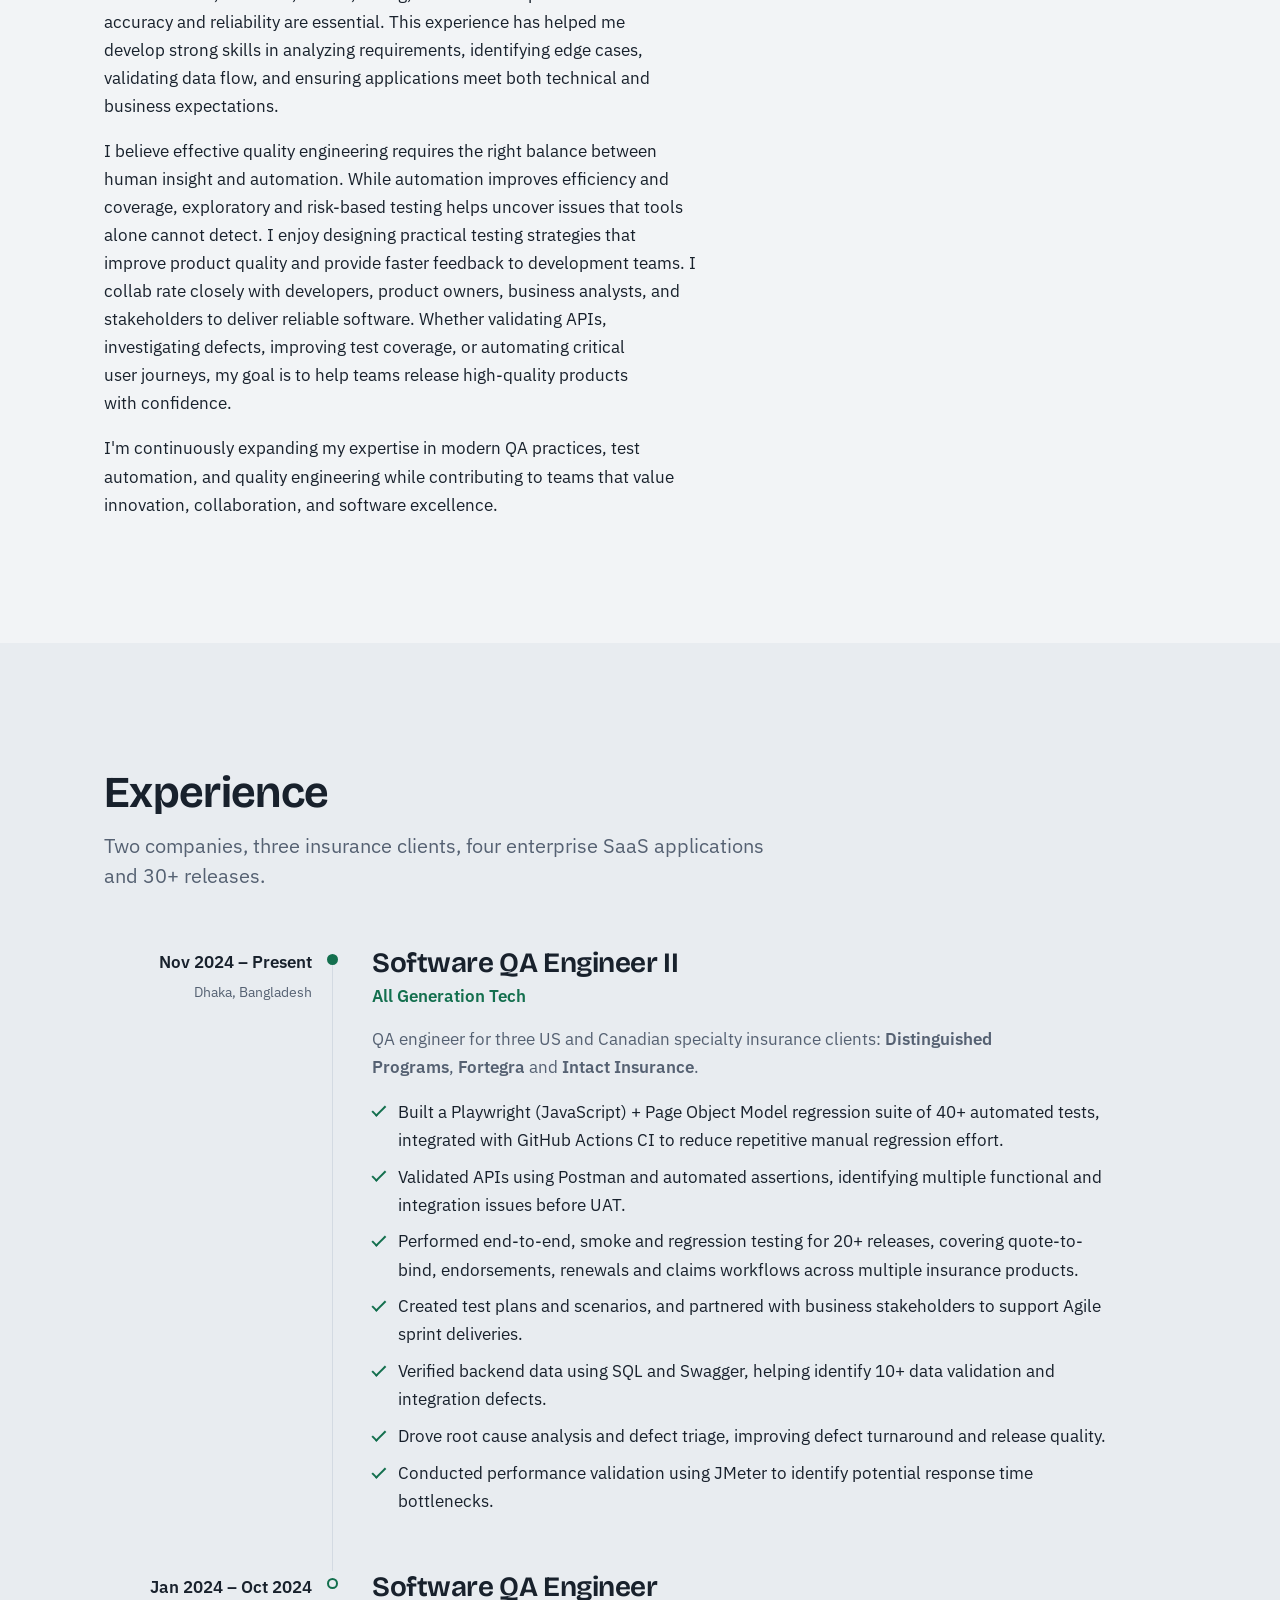
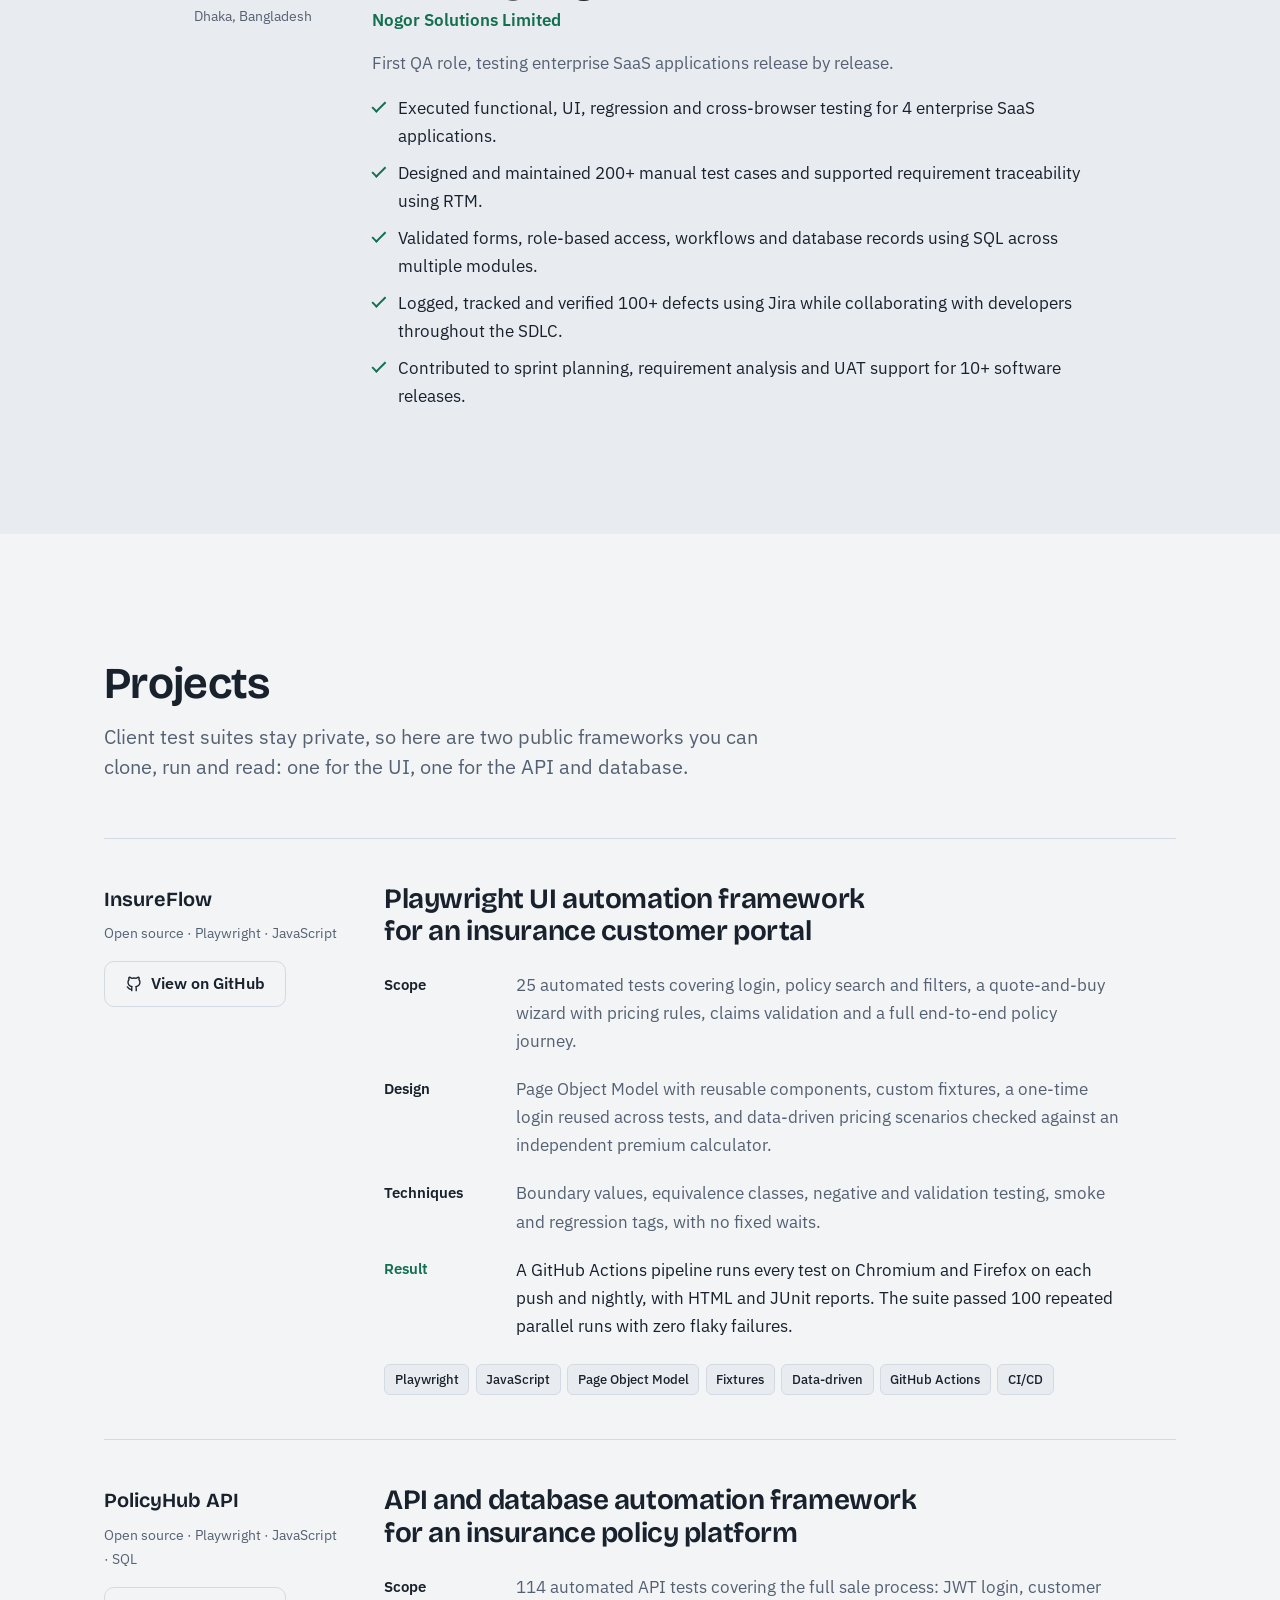
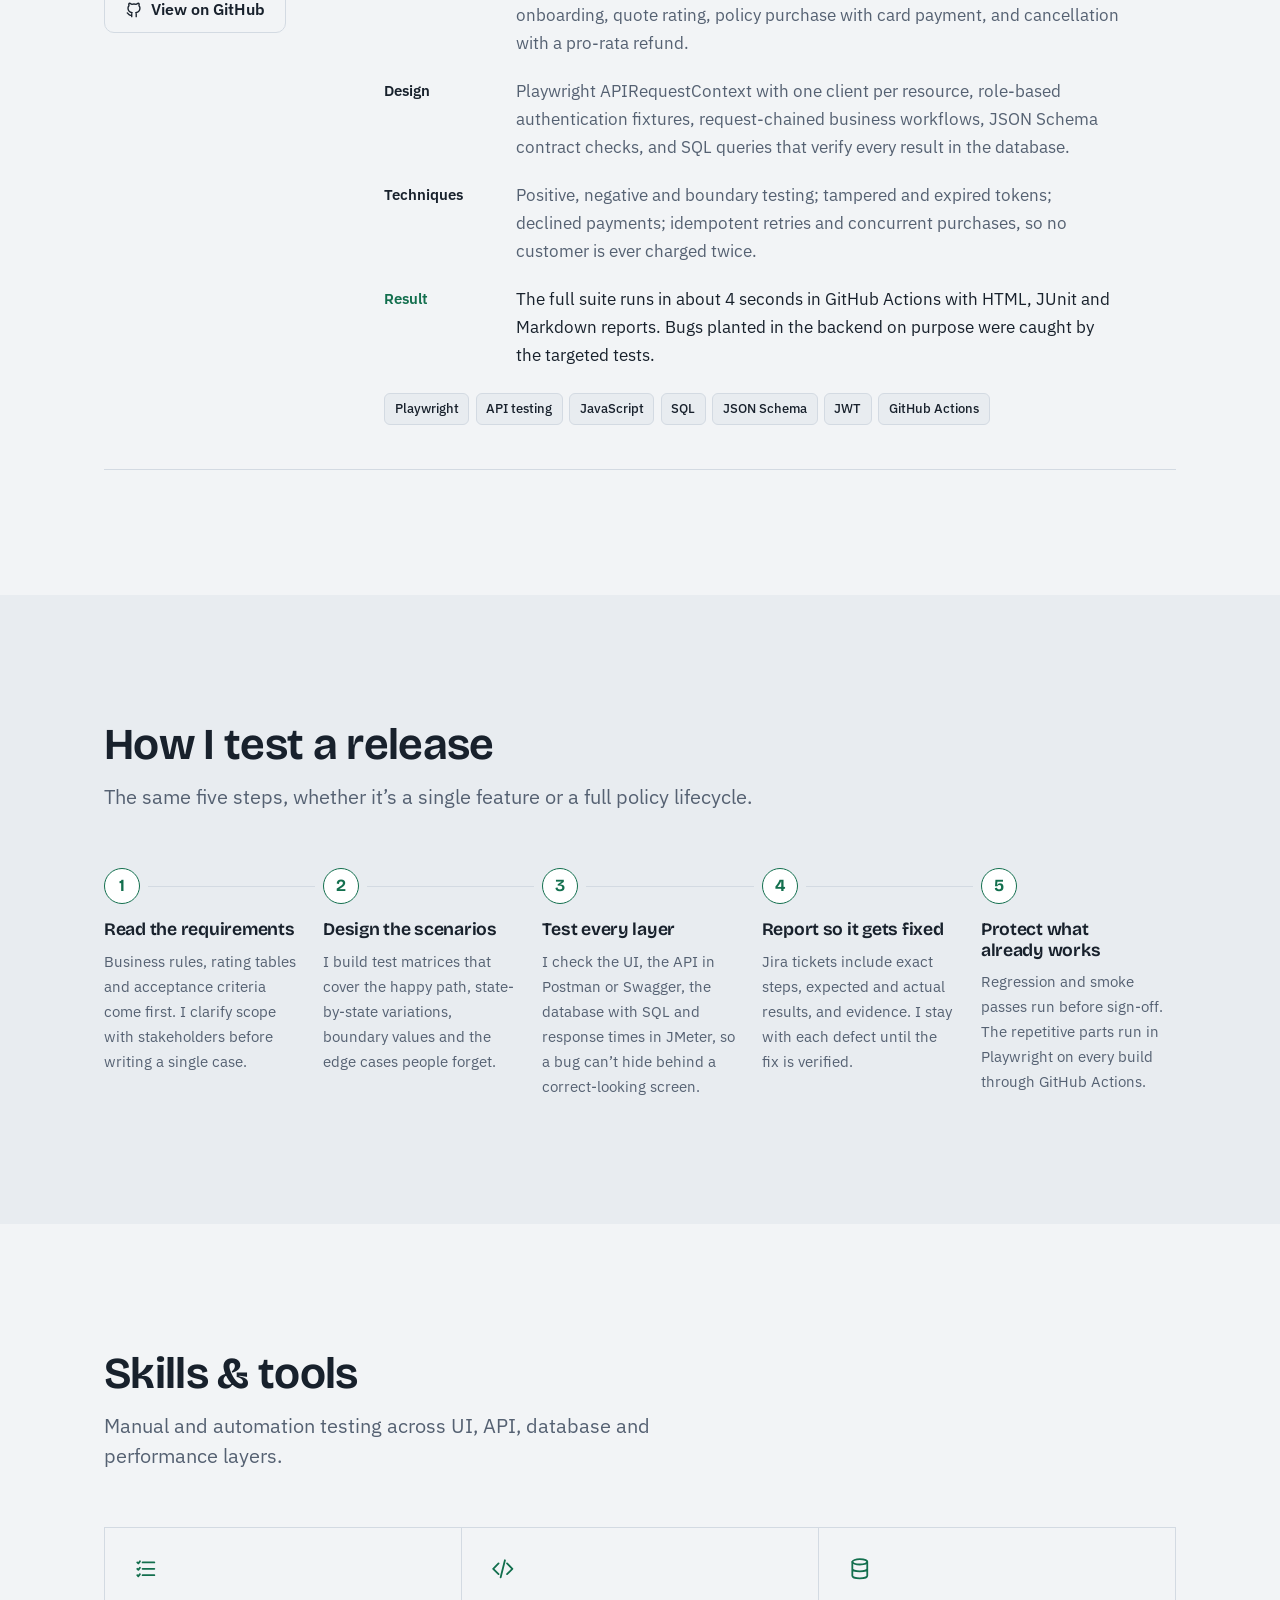
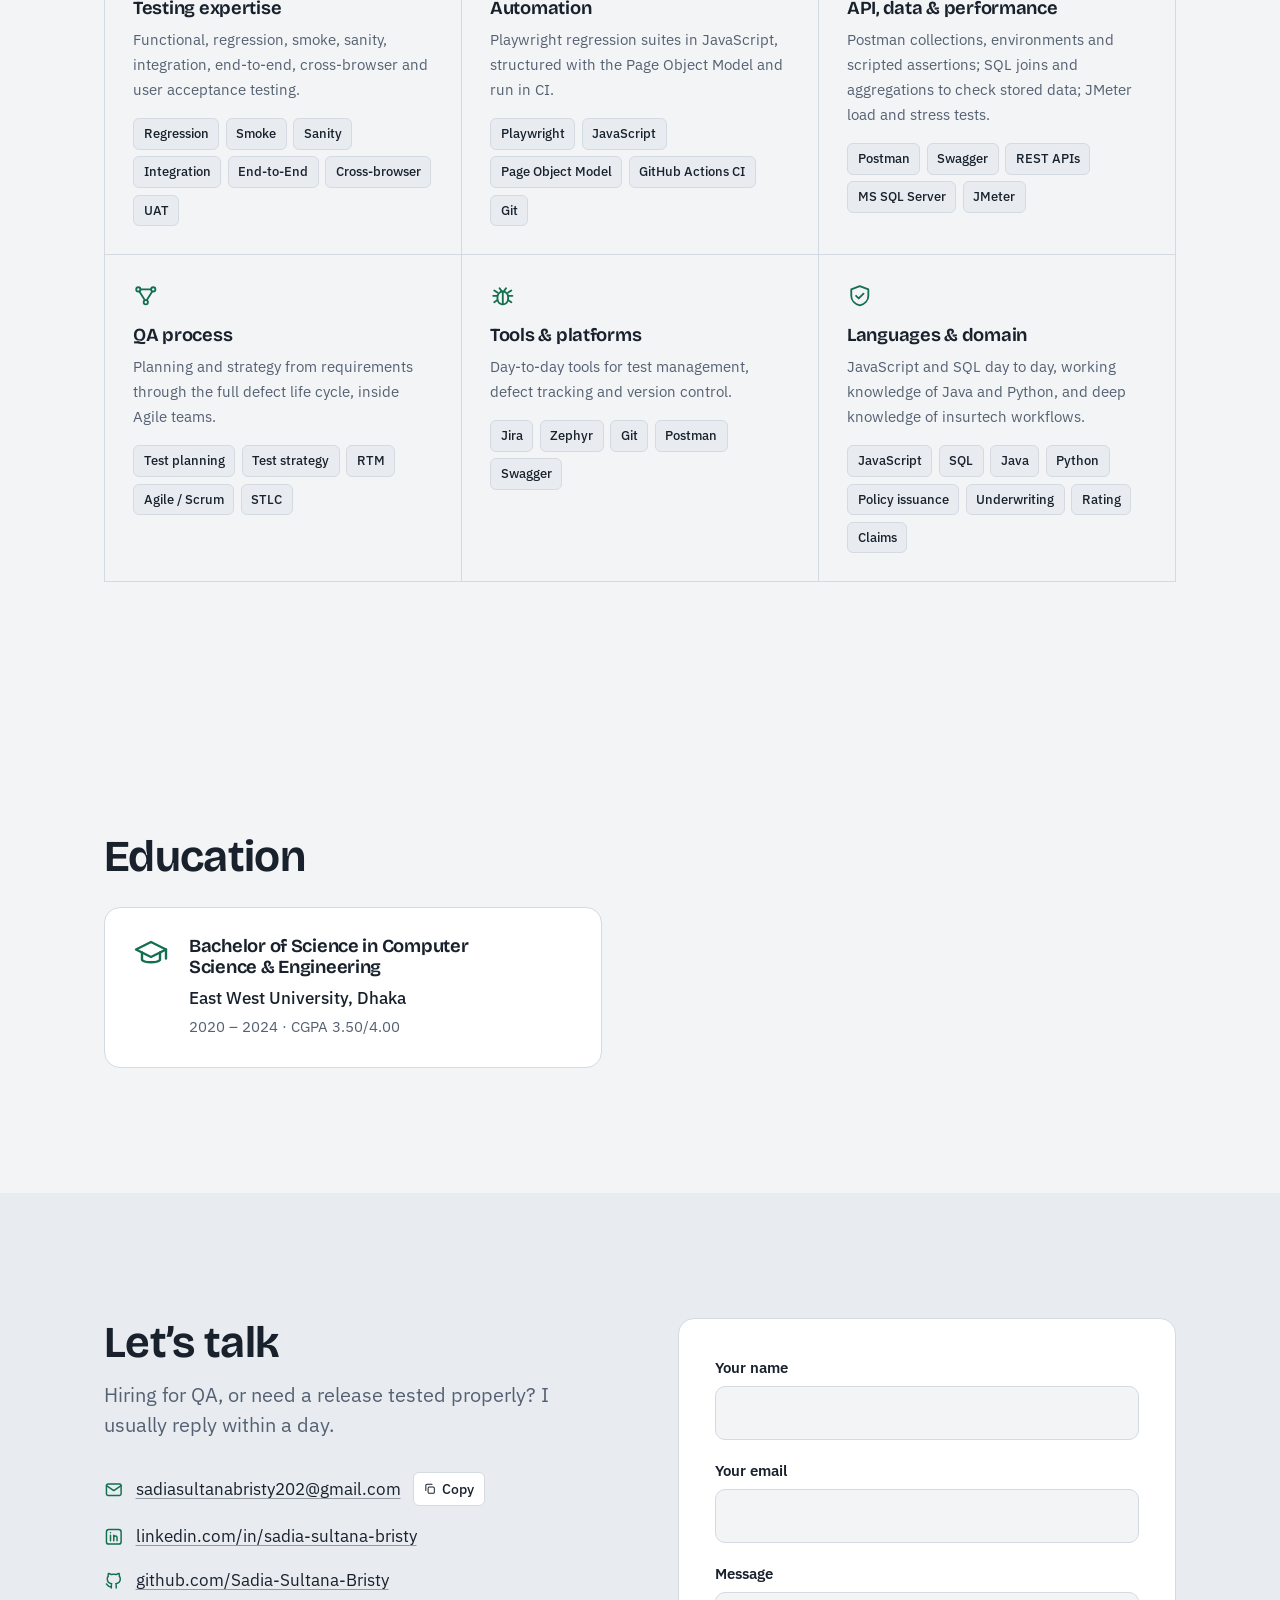
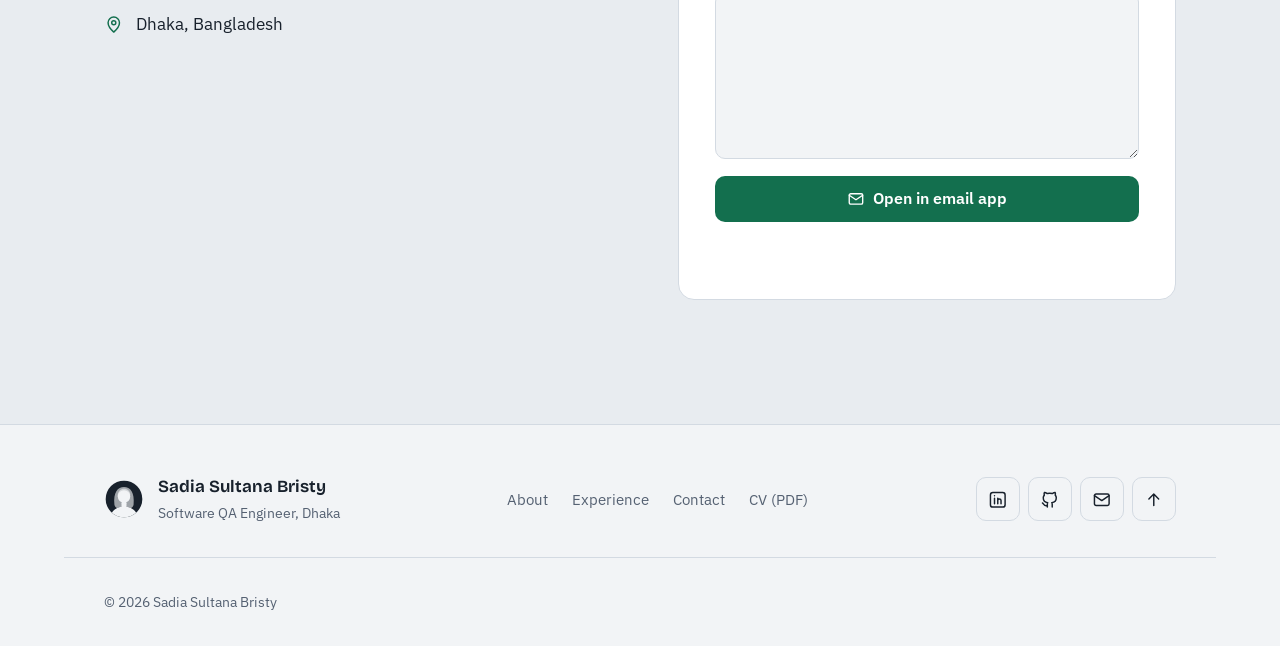
==== commit 74f2b03b: "Add PolicyHub API automation project to Projects section" ====
--- a/index.html
+++ b/index.html
@@ -288,7 +288,7 @@
       <div class="container">
         <header class="section__head">
           <h2 id="projects-title" class="section__title">Projects</h2>
-          <p class="section__lead">Client test suites stay private, so here is a public framework you can clone, run and read.</p>
+          <p class="section__lead">Client test suites stay private, so here are two public frameworks you can clone, run and read: one for the UI, one for the API and database.</p>
         </header>
 
         <div class="cases">
@@ -307,6 +307,24 @@
                 <div><dt>Result</dt><dd>A GitHub Actions pipeline runs every test on Chromium and Firefox on each push and nightly, with HTML and JUnit reports. The suite passed 100 repeated parallel runs with zero flaky failures.</dd></div>
               </dl>
               <ul class="chips" style="margin-top:1.5rem"><li>Playwright</li><li>JavaScript</li><li>Page Object Model</li><li>Fixtures</li><li>Data-driven</li><li>GitHub Actions</li><li>CI/CD</li></ul>
+            </div>
+          </article>
+
+          <article class="case" aria-labelledby="proj-policyhub">
+            <div>
+              <p class="case__client">PolicyHub API</p>
+              <p class="case__tags">Open source · Playwright · JavaScript · SQL</p>
+              <p class="case__tags" style="margin-top:1rem"><a class="btn btn--ghost" href="https://github.com/Sadia-Sultana-Bristy/policyhub-api-automation" target="_blank" rel="noopener"><svg class="icon" aria-hidden="true"><use href="#i-github"/></svg> View on GitHub</a></p>
+            </div>
+            <div>
+              <h3 id="proj-policyhub" class="case__title">API and database automation framework for an insurance policy platform</h3>
+              <dl class="case__steps">
+                <div><dt>Scope</dt><dd>114 automated API tests covering the full sale process: JWT login, customer onboarding, quote rating, policy purchase with card payment, and cancellation with a pro-rata refund.</dd></div>
+                <div><dt>Design</dt><dd>Playwright APIRequestContext with one client per resource, role-based authentication fixtures, request-chained business workflows, JSON Schema contract checks, and SQL queries that verify every result in the database.</dd></div>
+                <div><dt>Techniques</dt><dd>Positive, negative and boundary testing; tampered and expired tokens; declined payments; idempotent retries and concurrent purchases, so no customer is ever charged twice.</dd></div>
+                <div><dt>Result</dt><dd>The full suite runs in about 4 seconds in GitHub Actions with HTML, JUnit and Markdown reports. Bugs planted in the backend on purpose were caught by the targeted tests.</dd></div>
+              </dl>
+              <ul class="chips" style="margin-top:1.5rem"><li>Playwright</li><li>API testing</li><li>JavaScript</li><li>SQL</li><li>JSON Schema</li><li>JWT</li><li>GitHub Actions</li></ul>
             </div>
           </article>
         </div>
